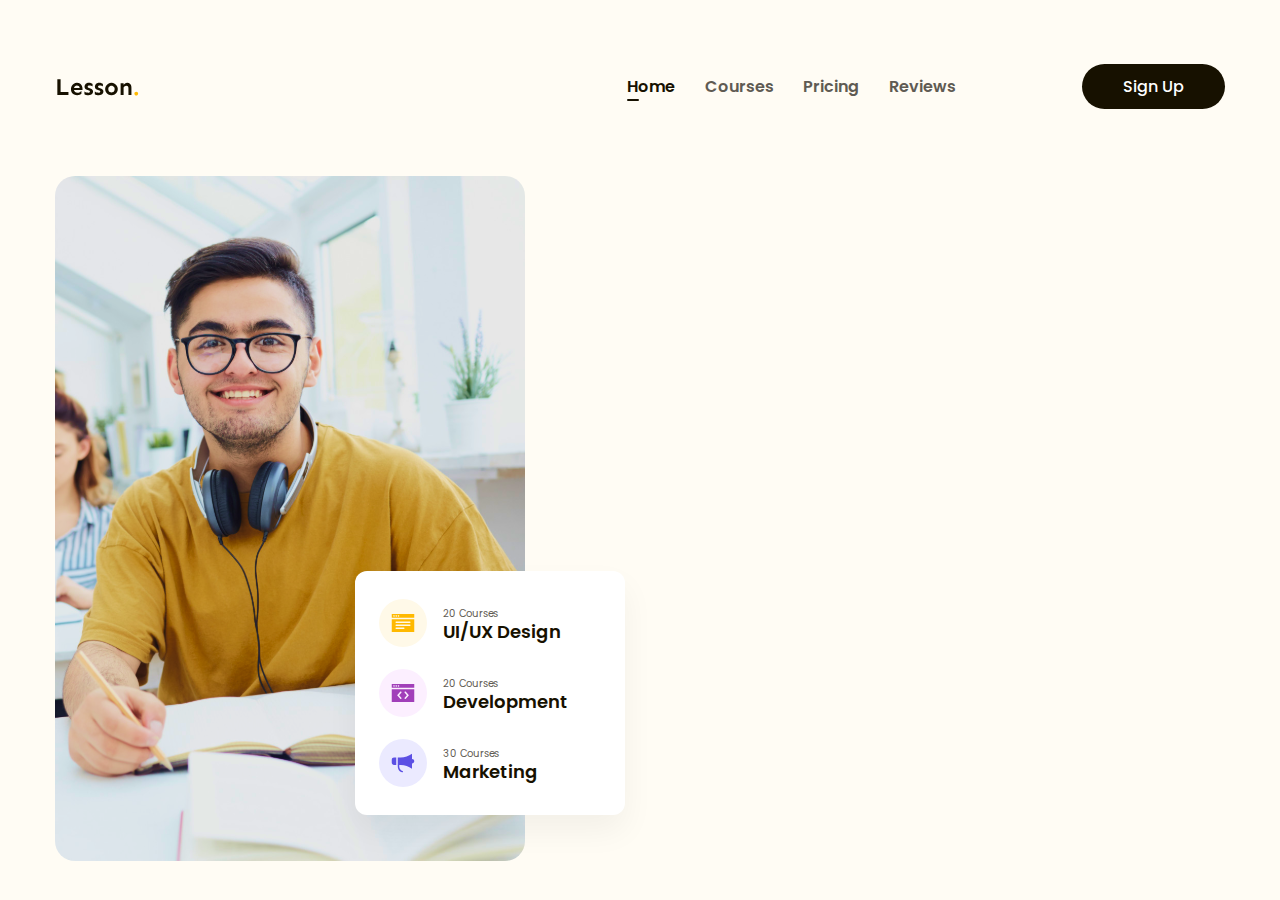
==== index.html @ 8a088307 "hero img" ====
<!DOCTYPE html>
<html lang="en">
  <head>
    <meta charset="UTF-8" />
    <meta name="viewport" content="width=device-width, initial-scale=1.0" />
    <!-- reset css -->
    <link rel="stylesheet" href="./assets/css/reset.css" />
    <!-- style css -->
    <link rel="stylesheet" href="./assets/css/style.css" />
    <!-- font css -->
    <link rel="stylesheet" href="./assets/fonts/stylesheet.css" />
    <title>Project 2</title>
  </head>
  <body>
    <!-- Header -->
    <header class="header">
      <div class="content">
        <nav class="navigation">
          <img src="./assets/img/Logo.svg" alt="Lesson." class="logo" />
          <ul class="nav">
            <li>
              <a href="#!"
                >Home
                <span></span>
              </a>
            </li>
            <li><a href="#!">Courses</a></li>
            <li><a href="#!">Pricing</a></li>
            <li><a href="#!">Reviews</a></li>
          </ul>
          <div class="actions"><a href="#!" class="btn">Sign Up</a></div>
        </nav>
        <div class="hero-wrap">
          <div class="block">
            <img src="./assets/img/img-hero.svg" alt="" class="img-hero">
              <div class="courses">
                <div class="items">
                  <div class="item-course">
                    <img src="./assets/img/UX-UI-hero.svg" alt="">
                    <div class="info-course">
                      <p class="title-course">20 Courses</p>
                      <strong class="name-course">UI/UX Design</strong>
                    </div>
                  </div>
                  <div class="item-course">
                    <img src="./assets/img/development-hero.svg" alt="">
                    <div class="info-course">
                      <p class="title-course">20 Courses</p>
                      <strong class="name-course">Development</strong>
                    </div>
                  </div>
                  <div class="item-course">
                    <img src="./assets/img/Marketting-hero.svg" alt="">
                    <div class="info-course">
                      <p class="title-course">30 Courses</p>
                      <strong class="name-course">Marketing</strong>
                    </div>
                  </div>
                </div>
              </div>
            </img>
          </div>

          <!-- hero title -->
          <!-- <div class="body">
            <h1 class="title">Learn without limits and spread knowledge.</h1>
            <p class="sub-title">Build new skills for that “this is my year” feeling with courses, certificates, and degrees from world-class universities and companies.</p>
            <div class="actions-link">
              <a href="#!" class="btn">See Courses</a>
              <span class="play-btn"></span>
              <strong>Watch Video</strong>
            </div>
          </div> -->
        </div>
      </div>
    </header>
  </body>
</html>
---- assets/css/style.css ----
* {
  box-sizing: border-box;
}

html,
body {
  scroll-behavior: smooth;
}

html {
  font-size: 62.5%;
  font-family: "Poppins";
}

.btn {
  color: #fff;
  text-decoration: none;
  font-size: 1.6rem;
  font-weight: 500;
  background-color: #171100;
  padding: 11px 41px;
  border-radius: 25px;
}

.btn:hover {
  opacity: 0.8;
}

/* Header */

.header {
  height: 100vh;
  background-color: #fffcf4;
  padding: 35px 0;
}

.content {
  width: 1170px;
  height: 50px;
  margin: 35px auto 0;
}

.header .navigation {
  display: flex;
  justify-content: space-between;
  align-items: center;
}

.header .navigation .nav {
  display: flex;
  justify-content: space-around;
  width: 359px;
  margin-left: auto;
  margin-right: 111px;
}

.header .content .navigation .nav a {
  color: #5f5b53;
  text-decoration: none;
  font-size: 1.6rem;
  font-weight: 600;
}

.header .content .navigation .nav li:first-child a {
  position: relative;
  color: #171100;
}

/* .header .content .navigation .nav li:first-child a::before {
  content: "";
  display: inline-block;
  width: 12px;
  height: 2;
  border-radius: 1px;
  background-color: #171100;
} */

.header .content .navigation .nav span {
  position: absolute;
  left: 0;
  bottom: -3px;
  display: block;
  width: 12px;
  height: 2px;
  border-radius: 1px;
  background-color: #171100;
}

/* hero */

.hero-wrap {
  margin-top: 72px;
  display: flex;
}

.hero-wrap .block {
  position: relative;
  width: 570px;
}

.hero-wrap .block .courses {
  position: absolute;
  right: 0;
  bottom: 48px;
  border-radius: 12px;
  width: 270px;
  height: 244px;
  background-color: #fff;
  box-shadow: 0px 16px 32px 0px rgba(0, 0, 0, 0.05);
}

.hero-wrap .block .courses .items {
  margin: 24px 63px 24px 24px;
}

.hero-wrap .block .courses .item-course {
  display: flex;
  /* justify-content: space-between; */
  align-items: center;
  width: 183px;
  height: 56px;
}

.hero-wrap .block .courses .item-course + .item-course {
  margin-top: 14px;
  margin-bottom: 14px;
}

.hero-wrap .block .courses .item-course .info-course {
  margin-left: 16px;
}

.hero-wrap .block .courses .item-course .info-course .title-course {
  color: #5f5b53;
  font-family: 1.4rem;
  font-weight: 400;
  line-height: 1.8;
}

.hero-wrap .block .courses .item-course .info-course strong {
  color: #171100;
  font-size: 1.8rem;
  font-weight: 600;
}

.hero-wrap .body {
  margin-left: auto;
  width: calc(1170px - 570px);
}

.hero-wrap .body .title {
  min-width: 470px;
  color: #171100;
  font-size: 5.8rem;
  font-weight: 700;
  line-height: 68px;
}
---- assets/fonts/stylesheet.css ----
@font-face {
    font-family: 'Poppins';
    src: url('Poppins/Poppins-Black.woff2') format('woff2'),
        url('Poppins/Poppins-Black.woff') format('woff');
    font-weight: 900;
    font-style: normal;
    font-display: swap;
}

@font-face {
    font-family: 'Poppins';
    src: url('Poppins/Poppins-Bold.woff2') format('woff2'),
        url('Poppins/Poppins-Bold.woff') format('woff');
    font-weight: bold;
    font-style: normal;
    font-display: swap;
}

@font-face {
    font-family: 'Poppins';
    src: url('Poppins/Poppins-BlackItalic.woff2') format('woff2'),
        url('Poppins/Poppins-BlackItalic.woff') format('woff');
    font-weight: 900;
    font-style: italic;
    font-display: swap;
}

@font-face {
    font-family: 'Poppins';
    src: url('Poppins/Poppins-ExtraLightItalic.woff2') format('woff2'),
        url('Poppins/Poppins-ExtraLightItalic.woff') format('woff');
    font-weight: 200;
    font-style: italic;
    font-display: swap;
}

@font-face {
    font-family: 'Poppins';
    src: url('Poppins/Poppins-LightItalic.woff2') format('woff2'),
        url('Poppins/Poppins-LightItalic.woff') format('woff');
    font-weight: 300;
    font-style: italic;
    font-display: swap;
}

@font-face {
    font-family: 'Poppins';
    src: url('Poppins/Poppins-BoldItalic.woff2') format('woff2'),
        url('Poppins/Poppins-BoldItalic.woff') format('woff');
    font-weight: bold;
    font-style: italic;
    font-display: swap;
}

@font-face {
    font-family: 'Poppins';
    src: url('Poppins/Poppins-Medium.woff2') format('woff2'),
        url('Poppins/Poppins-Medium.woff') format('woff');
    font-weight: 500;
    font-style: normal;
    font-display: swap;
}

@font-face {
    font-family: 'Poppins';
    src: url('Poppins/Poppins-MediumItalic.woff2') format('woff2'),
        url('Poppins/Poppins-MediumItalic.woff') format('woff');
    font-weight: 500;
    font-style: italic;
    font-display: swap;
}

@font-face {
    font-family: 'Poppins';
    src: url('Poppins/Poppins-Light.woff2') format('woff2'),
        url('Poppins/Poppins-Light.woff') format('woff');
    font-weight: 300;
    font-style: normal;
    font-display: swap;
}

@font-face {
    font-family: 'Poppins';
    src: url('Poppins/Poppins-ExtraLight.woff2') format('woff2'),
        url('Poppins/Poppins-ExtraLight.woff') format('woff');
    font-weight: 200;
    font-style: normal;
    font-display: swap;
}

@font-face {
    font-family: 'Poppins';
    src: url('Poppins/Poppins-ExtraBoldItalic.woff2') format('woff2'),
        url('Poppins/Poppins-ExtraBoldItalic.woff') format('woff');
    font-weight: bold;
    font-style: italic;
    font-display: swap;
}

@font-face {
    font-family: 'Poppins';
    src: url('Poppins/Poppins-Italic.woff2') format('woff2'),
        url('Poppins/Poppins-Italic.woff') format('woff');
    font-weight: normal;
    font-style: italic;
    font-display: swap;
}

@font-face {
    font-family: 'Poppins';
    src: url('Poppins/Poppins-ExtraBold.woff2') format('woff2'),
        url('Poppins/Poppins-ExtraBold.woff') format('woff');
    font-weight: bold;
    font-style: normal;
    font-display: swap;
}

@font-face {
    font-family: 'Poppins';
    src: url('Poppins/Poppins-Regular.woff2') format('woff2'),
        url('Poppins/Poppins-Regular.woff') format('woff');
    font-weight: normal;
    font-style: normal;
    font-display: swap;
}

@font-face {
    font-family: 'Poppins';
    src: url('Poppins/Poppins-Thin.woff2') format('woff2'),
        url('Poppins/Poppins-Thin.woff') format('woff');
    font-weight: 100;
    font-style: normal;
    font-display: swap;
}

@font-face {
    font-family: 'Poppins';
    src: url('Poppins/Poppins-ThinItalic.woff2') format('woff2'),
        url('Poppins/Poppins-ThinItalic.woff') format('woff');
    font-weight: 100;
    font-style: italic;
    font-display: swap;
}

@font-face {
    font-family: 'Poppins';
    src: url('Poppins/Poppins-SemiBoldItalic.woff2') format('woff2'),
        url('Poppins/Poppins-SemiBoldItalic.woff') format('woff');
    font-weight: 600;
    font-style: italic;
    font-display: swap;
}

@font-face {
    font-family: 'Poppins';
    src: url('Poppins/Poppins-SemiBold.woff2') format('woff2'),
        url('Poppins/Poppins-SemiBold.woff') format('woff');
    font-weight: 600;
    font-style: normal;
    font-display: swap;
}
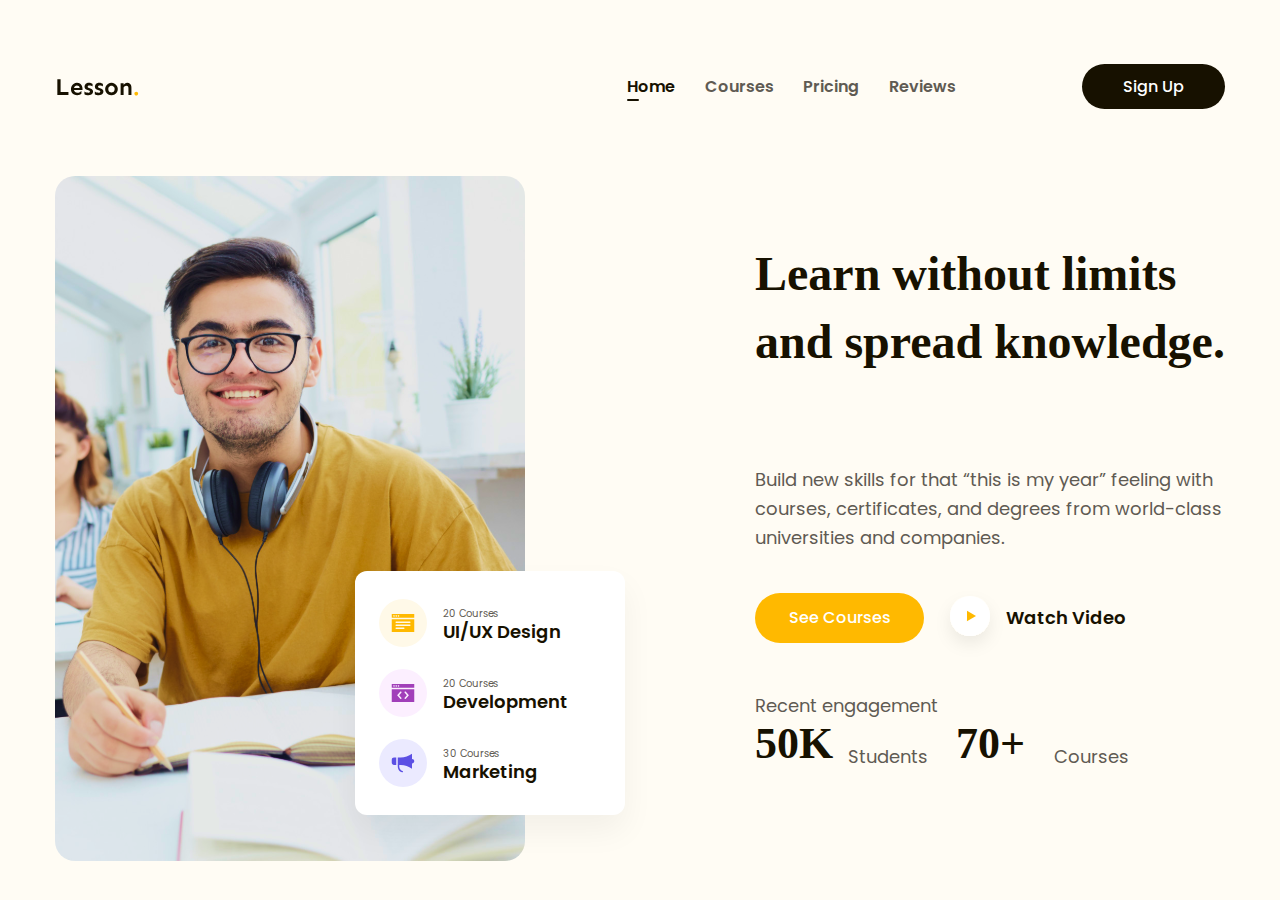
==== commit bdf28e31: "finish header" ====
--- a/index.html
+++ b/index.html
@@ -62,15 +62,32 @@
           </div>
 
           <!-- hero title -->
-          <!-- <div class="body">
-            <h1 class="title">Learn without limits and spread knowledge.</h1>
-            <p class="sub-title">Build new skills for that “this is my year” feeling with courses, certificates, and degrees from world-class universities and companies.</p>
-            <div class="actions-link">
-              <a href="#!" class="btn">See Courses</a>
-              <span class="play-btn"></span>
-              <strong>Watch Video</strong>
-            </div>
-          </div> -->
+          <div class="body">
+              <div class="container">
+                <h1 class="title">Learn without limits and spread knowledge.</h1>
+                <p class="sub-title">Build new skills for that “this is my year” feeling with courses, certificates, and degrees from world-class universities and companies.</p>
+                  <div class="actions-link">
+                    <a href="#!" class="btn">See Courses</a>
+                       <div class="play-video">
+                          <img src="./assets/img/play-btn-hero.svg" alt="" class="play-btn">
+                        <strong>Watch Video</strong>
+                      </div>
+                  </div>
+                <div class="info-number">
+                  <p class="reply">Recent engagement</p>
+                  <div class="info">
+                    <div class="info-desc">
+                      <strong class="number">50K</strong>
+                      <p class="people">Students</p>
+                    </div>
+                    <div class="info-desc">
+                      <strong class="number">70+</strong>
+                      <p class="people">Courses</p>
+                    </div>
+                  </div>
+                </div>
+              </div>
+          </div>
         </div>
       </div>
     </header>
--- a/assets/css/style.css
+++ b/assets/css/style.css
@@ -148,10 +148,106 @@
   width: calc(1170px - 570px);
 }
 
+.hero-wrap .body .container {
+  width: 470px;
+  margin-left: auto;
+}
+
 .hero-wrap .body .title {
-  min-width: 470px;
-  color: #171100;
-  font-size: 5.8rem;
+  margin-top: 64px;
+  /* margin-left: auto; */
+  width: 470px;
+  height: 204px;
+  color: #171100;
+  font-size: 4.8rem;
   font-weight: 700;
   line-height: 68px;
-}
+  font-family: Sen;
+}
+
+.hero-wrap .body .sub-title {
+  margin-top: 22px;
+  /* margin-left: auto; */
+  width: 470px;
+  height: 90px;
+  color: #5f5b53;
+  font-size: 1.8rem;
+  font-weight: 400;
+  line-height: 1.6;
+}
+
+.hero-wrap .body .actions-link {
+  margin-top: 20px;
+  /* margin-left: auto; */
+  display: flex;
+  align-items: center;
+}
+
+.hero-wrap .btn {
+  /* margin-left: 132px; */
+  background-color: #ffb900;
+  padding: 17px 33px 17px 34px;
+  border-radius: 32px;
+}
+
+.hero-wrap .body strong {
+  color: #171100;
+  font-size: 1.8rem;
+  font-weight: 600;
+}
+
+.hero-wrap .body .play-video {
+  display: flex;
+  align-items: center;
+  /* position: relative; */
+}
+
+.hero-wrap .body .play-btn {
+  /* position: absolute; */
+  margin-top: 12px;
+  margin-left: 10px;
+}
+
+.hero-wrap .body .info-number {
+  /* width: 361px; */
+  /* height: 92px; */
+  margin-top: 30px;
+}
+
+.hero-wrap .body .container .reply {
+  color: #5f5b53;
+  font-size: 1.8rem;
+  font-weight: 400;
+  line-height: 1.8;
+}
+
+.hero-wrap .body .info-number .info {
+  display: flex;
+  align-items: flex-end;
+}
+
+.hero-wrap .body .info-number .info .info-desc {
+  display: flex;
+  justify-content: space-between;
+  align-items: flex-end;
+  width: 173px;
+}
+
+.hero-wrap .body .info-number .info .info-desc .number {
+  color: #171100;
+  font-family: Sen;
+  font-size: 4.4rem;
+  font-weight: 700;
+  align-self: flex-end;
+}
+
+.hero-wrap .body .info-number .info .info-desc .people {
+  color: #5f5b53;
+  font-family: Poppins;
+  font-size: 1.8rem;
+  font-weight: 400;
+}
+
+.hero-wrap .body .info-number .info .info-desc:first-of-type {
+  margin-right: 28px;
+}
--- a/assets/fonts/stylesheet.css
+++ b/assets/fonts/stylesheet.css
@@ -1,162 +1,206 @@
 @font-face {
-    font-family: 'Poppins';
-    src: url('Poppins/Poppins-Black.woff2') format('woff2'),
-        url('Poppins/Poppins-Black.woff') format('woff');
-    font-weight: 900;
-    font-style: normal;
-    font-display: swap;
-}
-
-@font-face {
-    font-family: 'Poppins';
-    src: url('Poppins/Poppins-Bold.woff2') format('woff2'),
-        url('Poppins/Poppins-Bold.woff') format('woff');
-    font-weight: bold;
-    font-style: normal;
-    font-display: swap;
-}
-
-@font-face {
-    font-family: 'Poppins';
-    src: url('Poppins/Poppins-BlackItalic.woff2') format('woff2'),
-        url('Poppins/Poppins-BlackItalic.woff') format('woff');
-    font-weight: 900;
-    font-style: italic;
-    font-display: swap;
-}
-
-@font-face {
-    font-family: 'Poppins';
-    src: url('Poppins/Poppins-ExtraLightItalic.woff2') format('woff2'),
-        url('Poppins/Poppins-ExtraLightItalic.woff') format('woff');
-    font-weight: 200;
-    font-style: italic;
-    font-display: swap;
-}
-
-@font-face {
-    font-family: 'Poppins';
-    src: url('Poppins/Poppins-LightItalic.woff2') format('woff2'),
-        url('Poppins/Poppins-LightItalic.woff') format('woff');
-    font-weight: 300;
-    font-style: italic;
-    font-display: swap;
-}
-
-@font-face {
-    font-family: 'Poppins';
-    src: url('Poppins/Poppins-BoldItalic.woff2') format('woff2'),
-        url('Poppins/Poppins-BoldItalic.woff') format('woff');
-    font-weight: bold;
-    font-style: italic;
-    font-display: swap;
-}
-
-@font-face {
-    font-family: 'Poppins';
-    src: url('Poppins/Poppins-Medium.woff2') format('woff2'),
-        url('Poppins/Poppins-Medium.woff') format('woff');
-    font-weight: 500;
-    font-style: normal;
-    font-display: swap;
-}
-
-@font-face {
-    font-family: 'Poppins';
-    src: url('Poppins/Poppins-MediumItalic.woff2') format('woff2'),
-        url('Poppins/Poppins-MediumItalic.woff') format('woff');
-    font-weight: 500;
-    font-style: italic;
-    font-display: swap;
-}
-
-@font-face {
-    font-family: 'Poppins';
-    src: url('Poppins/Poppins-Light.woff2') format('woff2'),
-        url('Poppins/Poppins-Light.woff') format('woff');
-    font-weight: 300;
-    font-style: normal;
-    font-display: swap;
-}
-
-@font-face {
-    font-family: 'Poppins';
-    src: url('Poppins/Poppins-ExtraLight.woff2') format('woff2'),
-        url('Poppins/Poppins-ExtraLight.woff') format('woff');
-    font-weight: 200;
-    font-style: normal;
-    font-display: swap;
-}
-
-@font-face {
-    font-family: 'Poppins';
-    src: url('Poppins/Poppins-ExtraBoldItalic.woff2') format('woff2'),
-        url('Poppins/Poppins-ExtraBoldItalic.woff') format('woff');
-    font-weight: bold;
-    font-style: italic;
-    font-display: swap;
-}
-
-@font-face {
-    font-family: 'Poppins';
-    src: url('Poppins/Poppins-Italic.woff2') format('woff2'),
-        url('Poppins/Poppins-Italic.woff') format('woff');
-    font-weight: normal;
-    font-style: italic;
-    font-display: swap;
-}
-
-@font-face {
-    font-family: 'Poppins';
-    src: url('Poppins/Poppins-ExtraBold.woff2') format('woff2'),
-        url('Poppins/Poppins-ExtraBold.woff') format('woff');
-    font-weight: bold;
-    font-style: normal;
-    font-display: swap;
-}
-
-@font-face {
-    font-family: 'Poppins';
-    src: url('Poppins/Poppins-Regular.woff2') format('woff2'),
-        url('Poppins/Poppins-Regular.woff') format('woff');
-    font-weight: normal;
-    font-style: normal;
-    font-display: swap;
-}
-
-@font-face {
-    font-family: 'Poppins';
-    src: url('Poppins/Poppins-Thin.woff2') format('woff2'),
-        url('Poppins/Poppins-Thin.woff') format('woff');
-    font-weight: 100;
-    font-style: normal;
-    font-display: swap;
-}
-
-@font-face {
-    font-family: 'Poppins';
-    src: url('Poppins/Poppins-ThinItalic.woff2') format('woff2'),
-        url('Poppins/Poppins-ThinItalic.woff') format('woff');
-    font-weight: 100;
-    font-style: italic;
-    font-display: swap;
-}
-
-@font-face {
-    font-family: 'Poppins';
-    src: url('Poppins/Poppins-SemiBoldItalic.woff2') format('woff2'),
-        url('Poppins/Poppins-SemiBoldItalic.woff') format('woff');
-    font-weight: 600;
-    font-style: italic;
-    font-display: swap;
-}
-
-@font-face {
-    font-family: 'Poppins';
-    src: url('Poppins/Poppins-SemiBold.woff2') format('woff2'),
-        url('Poppins/Poppins-SemiBold.woff') format('woff');
-    font-weight: 600;
-    font-style: normal;
-    font-display: swap;
-}
-
+  font-family: "Poppins";
+  src: url("Poppins/Poppins-Black.woff2") format("woff2"),
+    url("Poppins/Poppins-Black.woff") format("woff");
+  font-weight: 900;
+  font-style: normal;
+  font-display: swap;
+}
+
+@font-face {
+  font-family: "Poppins";
+  src: url("Poppins/Poppins-Bold.woff2") format("woff2"),
+    url("Poppins/Poppins-Bold.woff") format("woff");
+  font-weight: bold;
+  font-style: normal;
+  font-display: swap;
+}
+
+@font-face {
+  font-family: "Poppins";
+  src: url("Poppins/Poppins-BlackItalic.woff2") format("woff2"),
+    url("Poppins/Poppins-BlackItalic.woff") format("woff");
+  font-weight: 900;
+  font-style: italic;
+  font-display: swap;
+}
+
+@font-face {
+  font-family: "Poppins";
+  src: url("Poppins/Poppins-ExtraLightItalic.woff2") format("woff2"),
+    url("Poppins/Poppins-ExtraLightItalic.woff") format("woff");
+  font-weight: 200;
+  font-style: italic;
+  font-display: swap;
+}
+
+@font-face {
+  font-family: "Poppins";
+  src: url("Poppins/Poppins-LightItalic.woff2") format("woff2"),
+    url("Poppins/Poppins-LightItalic.woff") format("woff");
+  font-weight: 300;
+  font-style: italic;
+  font-display: swap;
+}
+
+@font-face {
+  font-family: "Poppins";
+  src: url("Poppins/Poppins-BoldItalic.woff2") format("woff2"),
+    url("Poppins/Poppins-BoldItalic.woff") format("woff");
+  font-weight: bold;
+  font-style: italic;
+  font-display: swap;
+}
+
+@font-face {
+  font-family: "Poppins";
+  src: url("Poppins/Poppins-Medium.woff2") format("woff2"),
+    url("Poppins/Poppins-Medium.woff") format("woff");
+  font-weight: 500;
+  font-style: normal;
+  font-display: swap;
+}
+
+@font-face {
+  font-family: "Poppins";
+  src: url("Poppins/Poppins-MediumItalic.woff2") format("woff2"),
+    url("Poppins/Poppins-MediumItalic.woff") format("woff");
+  font-weight: 500;
+  font-style: italic;
+  font-display: swap;
+}
+
+@font-face {
+  font-family: "Poppins";
+  src: url("Poppins/Poppins-Light.woff2") format("woff2"),
+    url("Poppins/Poppins-Light.woff") format("woff");
+  font-weight: 300;
+  font-style: normal;
+  font-display: swap;
+}
+
+@font-face {
+  font-family: "Poppins";
+  src: url("Poppins/Poppins-ExtraLight.woff2") format("woff2"),
+    url("Poppins/Poppins-ExtraLight.woff") format("woff");
+  font-weight: 200;
+  font-style: normal;
+  font-display: swap;
+}
+
+@font-face {
+  font-family: "Poppins";
+  src: url("Poppins/Poppins-ExtraBoldItalic.woff2") format("woff2"),
+    url("Poppins/Poppins-ExtraBoldItalic.woff") format("woff");
+  font-weight: bold;
+  font-style: italic;
+  font-display: swap;
+}
+
+@font-face {
+  font-family: "Poppins";
+  src: url("Poppins/Poppins-Italic.woff2") format("woff2"),
+    url("Poppins/Poppins-Italic.woff") format("woff");
+  font-weight: normal;
+  font-style: italic;
+  font-display: swap;
+}
+
+@font-face {
+  font-family: "Poppins";
+  src: url("Poppins/Poppins-ExtraBold.woff2") format("woff2"),
+    url("Poppins/Poppins-ExtraBold.woff") format("woff");
+  font-weight: bold;
+  font-style: normal;
+  font-display: swap;
+}
+
+@font-face {
+  font-family: "Poppins";
+  src: url("Poppins/Poppins-Regular.woff2") format("woff2"),
+    url("Poppins/Poppins-Regular.woff") format("woff");
+  font-weight: normal;
+  font-style: normal;
+  font-display: swap;
+}
+
+@font-face {
+  font-family: "Poppins";
+  src: url("Poppins/Poppins-Thin.woff2") format("woff2"),
+    url("Poppins/Poppins-Thin.woff") format("woff");
+  font-weight: 100;
+  font-style: normal;
+  font-display: swap;
+}
+
+@font-face {
+  font-family: "Poppins";
+  src: url("Poppins/Poppins-ThinItalic.woff2") format("woff2"),
+    url("Poppins/Poppins-ThinItalic.woff") format("woff");
+  font-weight: 100;
+  font-style: italic;
+  font-display: swap;
+}
+
+@font-face {
+  font-family: "Poppins";
+  src: url("Poppins/Poppins-SemiBoldItalic.woff2") format("woff2"),
+    url("Poppins/Poppins-SemiBoldItalic.woff") format("woff");
+  font-weight: 600;
+  font-style: italic;
+  font-display: swap;
+}
+
+@font-face {
+  font-family: "Poppins";
+  src: url("Poppins/Poppins-SemiBold.woff2") format("woff2"),
+    url("Poppins/Poppins-SemiBold.woff") format("woff");
+  font-weight: 600;
+  font-style: normal;
+  font-display: swap;
+}
+
+@font-face {
+  font-family: "Sen";
+  src: url("Sen-ExtraBold.woff2") format("woff2"),
+    url("Sen-ExtraBold.woff") format("woff");
+  font-weight: bold;
+  font-style: normal;
+  font-display: swap;
+}
+
+@font-face {
+  font-family: "Sen";
+  src: url("Sen-SemiBold.woff2") format("woff2"),
+    url("Sen-SemiBold.woff") format("woff");
+  font-weight: 600;
+  font-style: normal;
+  font-display: swap;
+}
+
+@font-face {
+  font-family: "Sen";
+  src: url("Sen-Bold.woff2") format("woff2"),
+    url("Sen-Bold.woff") format("woff");
+  font-weight: bold;
+  font-style: normal;
+  font-display: swap;
+}
+
+@font-face {
+  font-family: "Sen";
+  src: url("Sen-Regular.woff2") format("woff2"),
+    url("Sen-Regular.woff") format("woff");
+  font-weight: normal;
+  font-style: normal;
+  font-display: swap;
+}
+
+@font-face {
+  font-family: "Sen";
+  src: url("Sen-Medium.woff2") format("woff2"),
+    url("Sen-Medium.woff") format("woff");
+  font-weight: 500;
+  font-style: normal;
+  font-display: swap;
+}
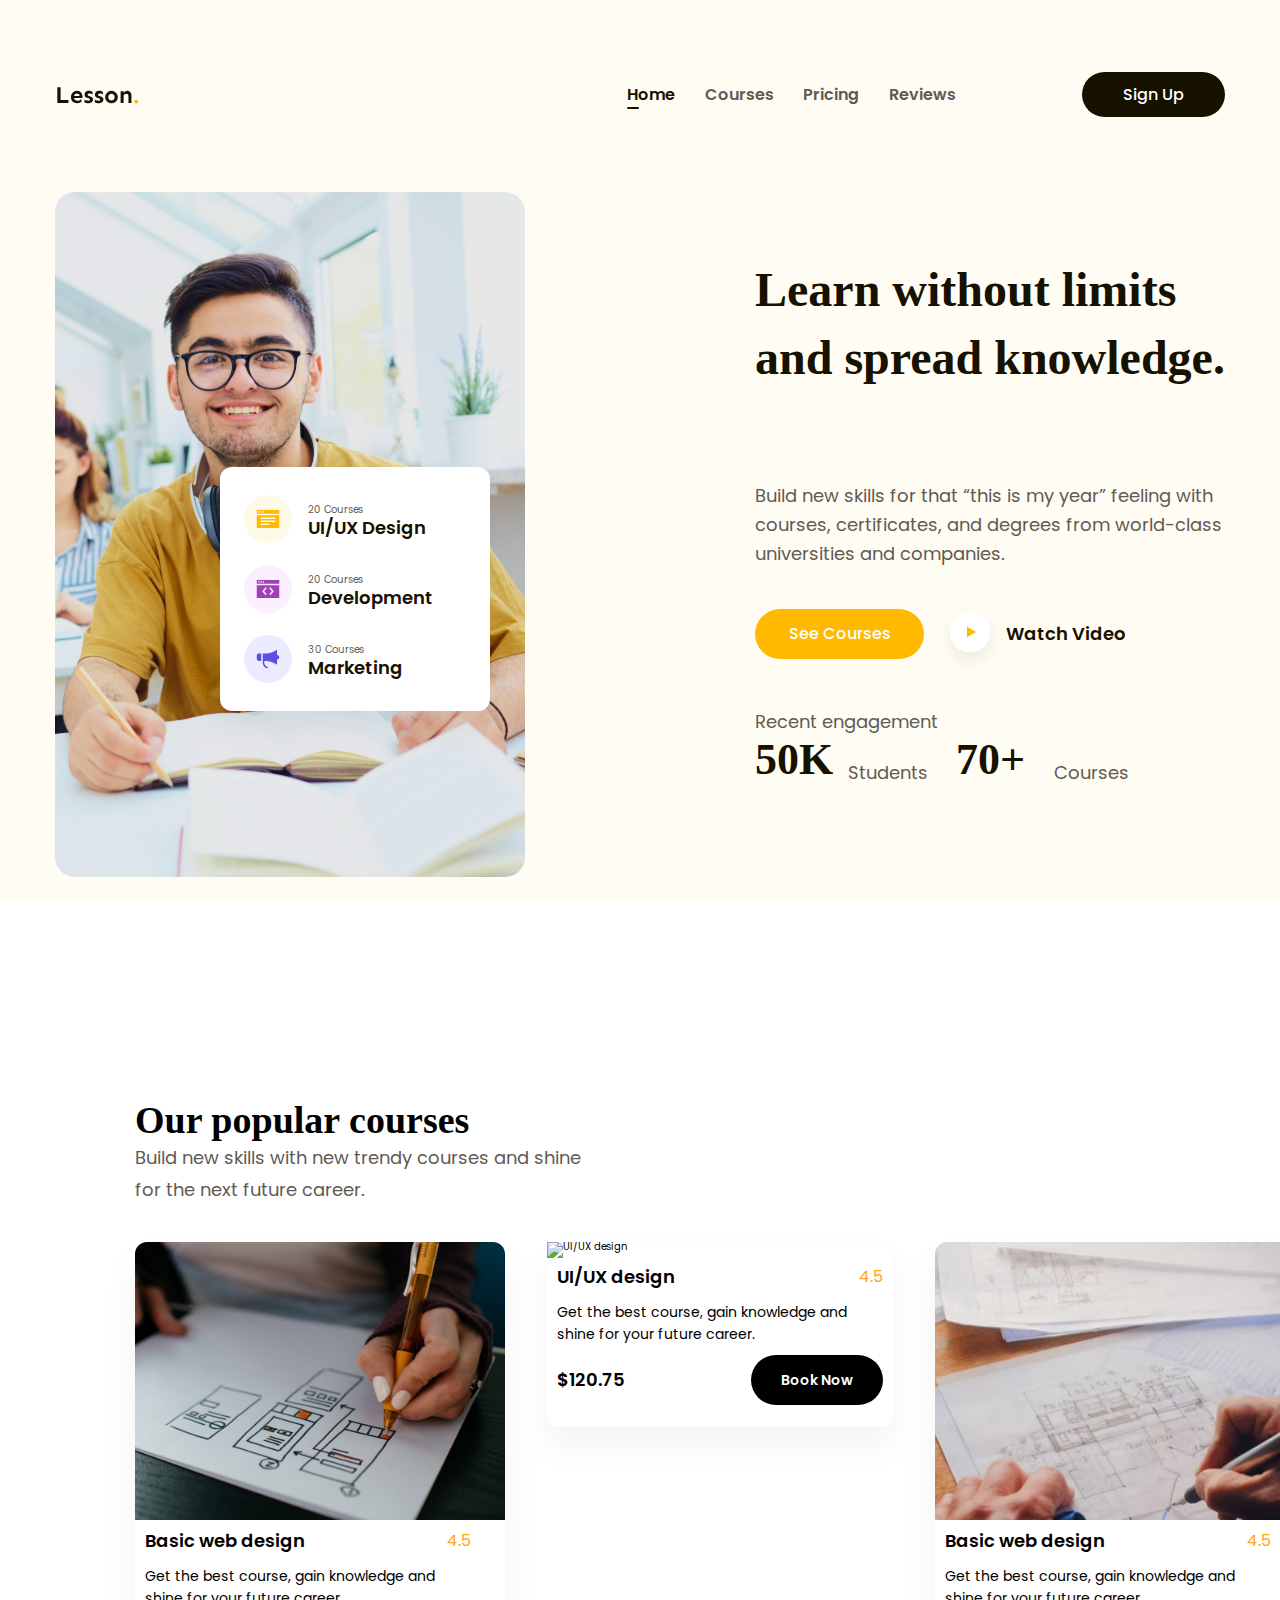
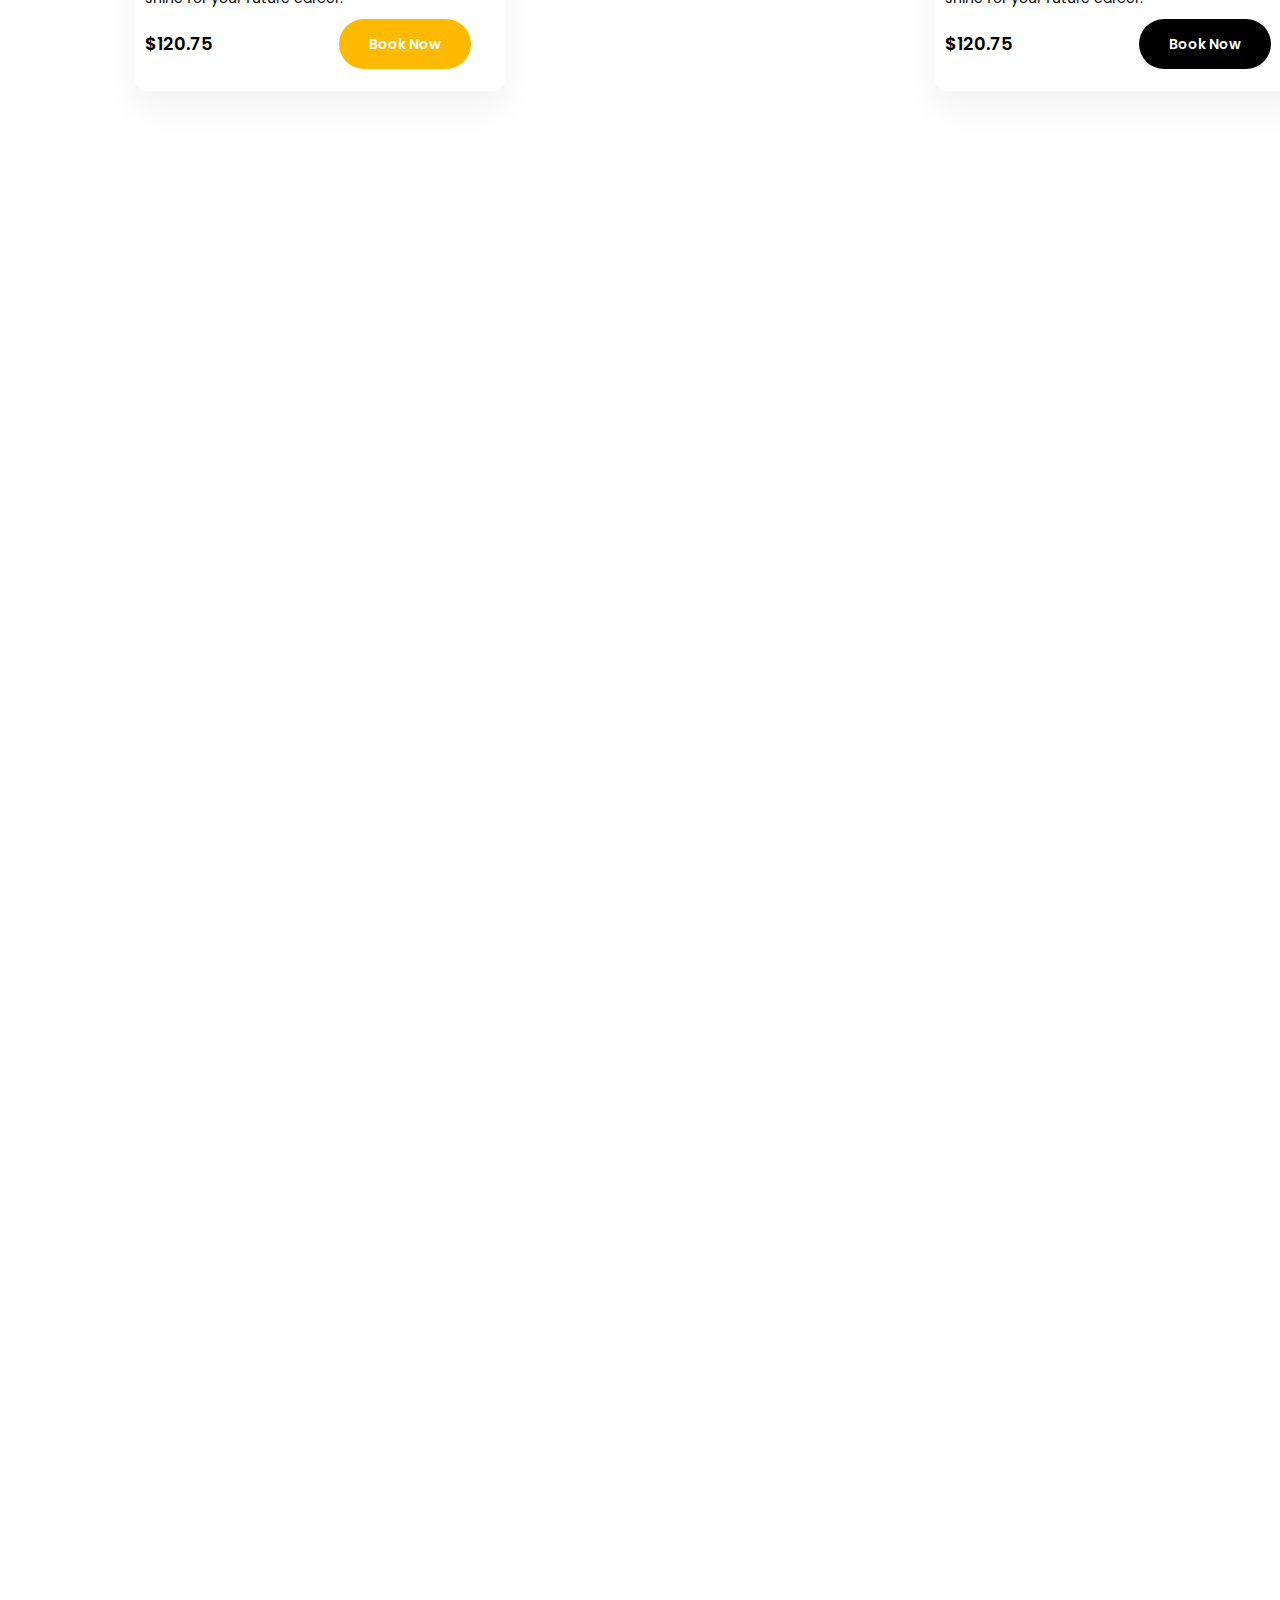
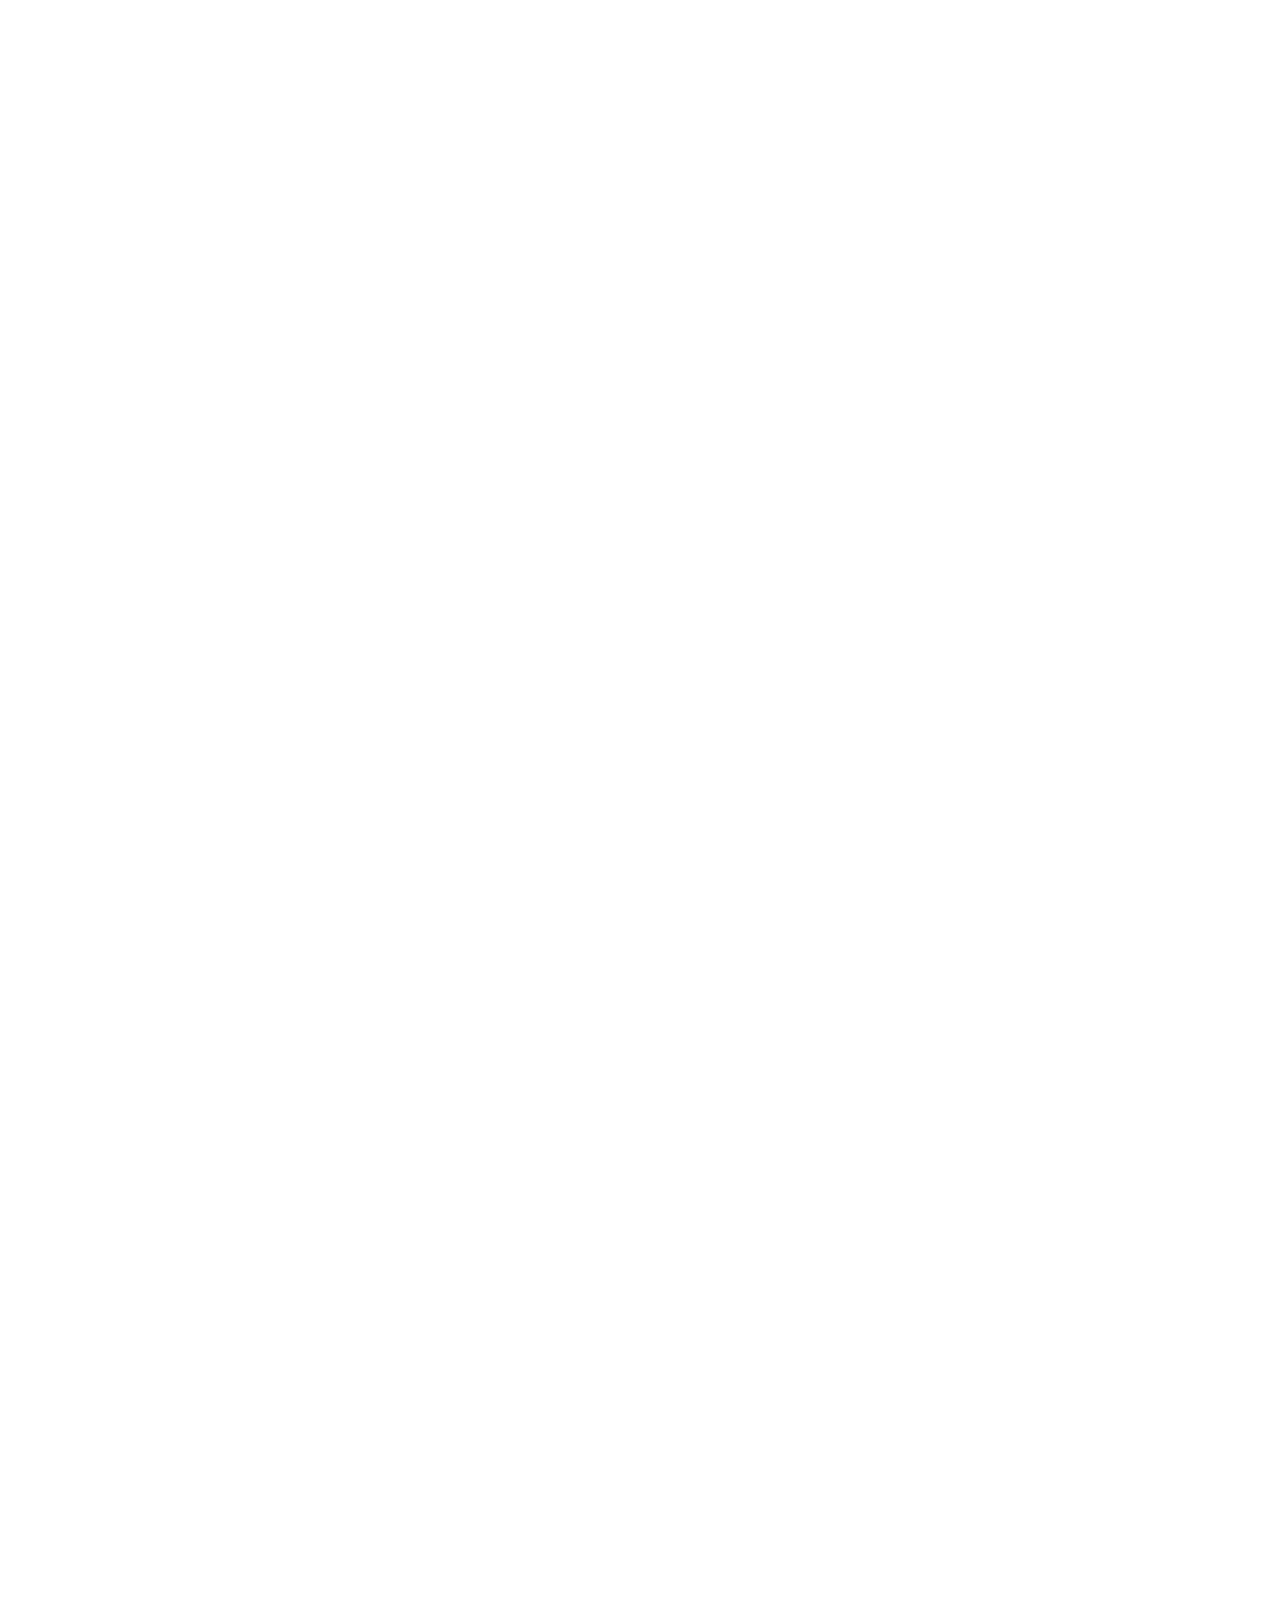
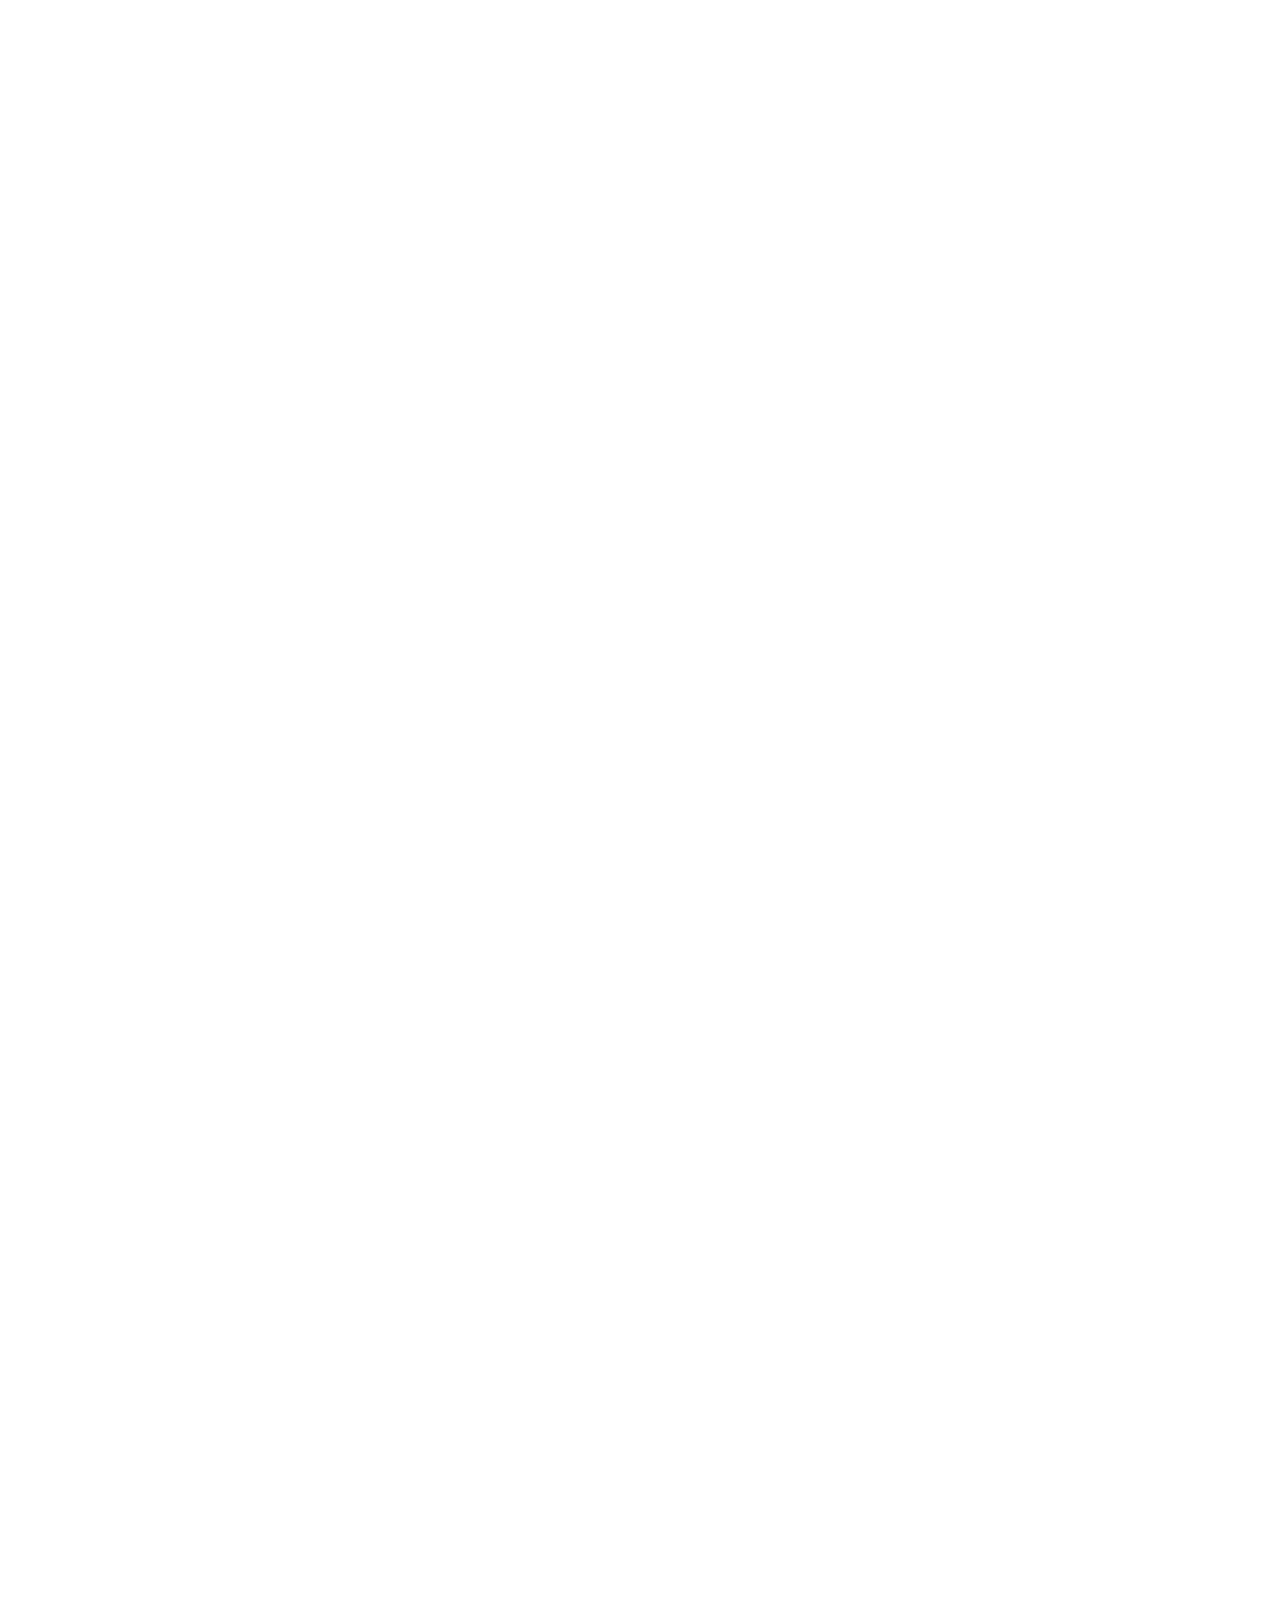
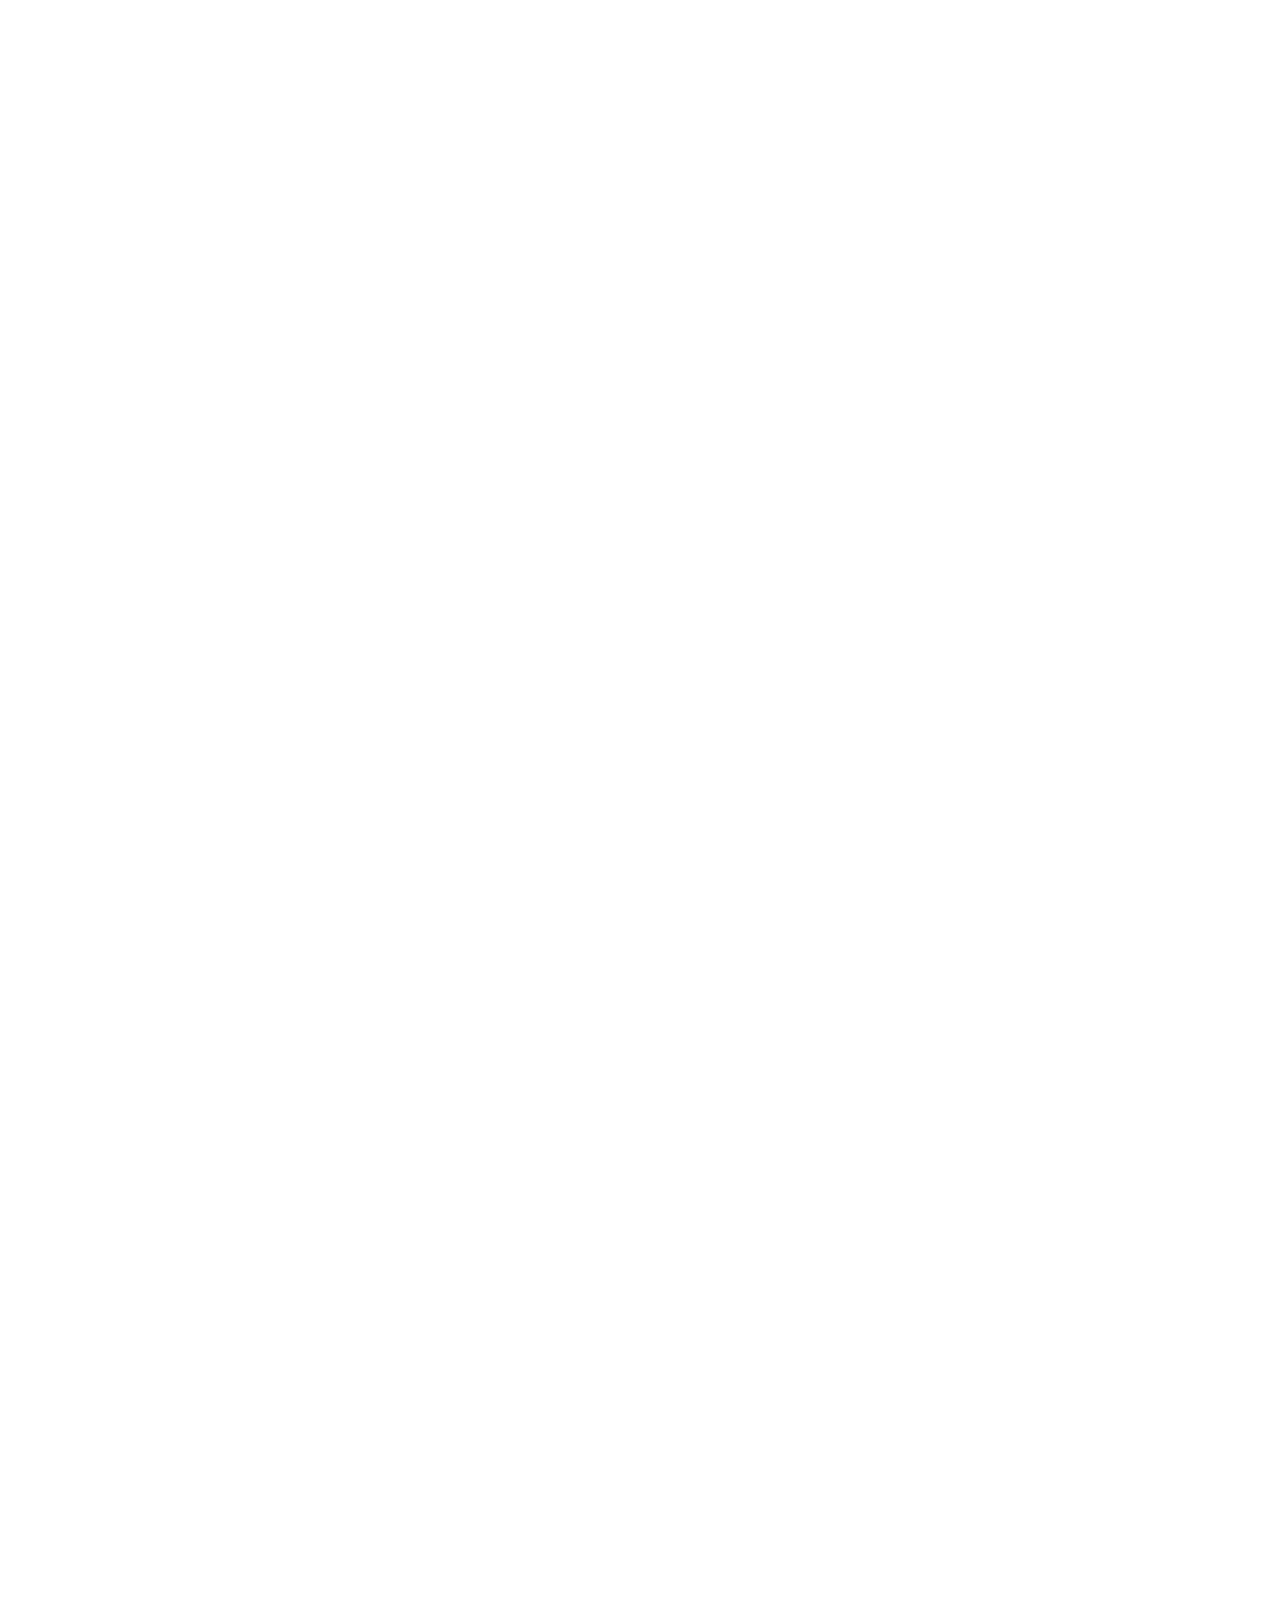
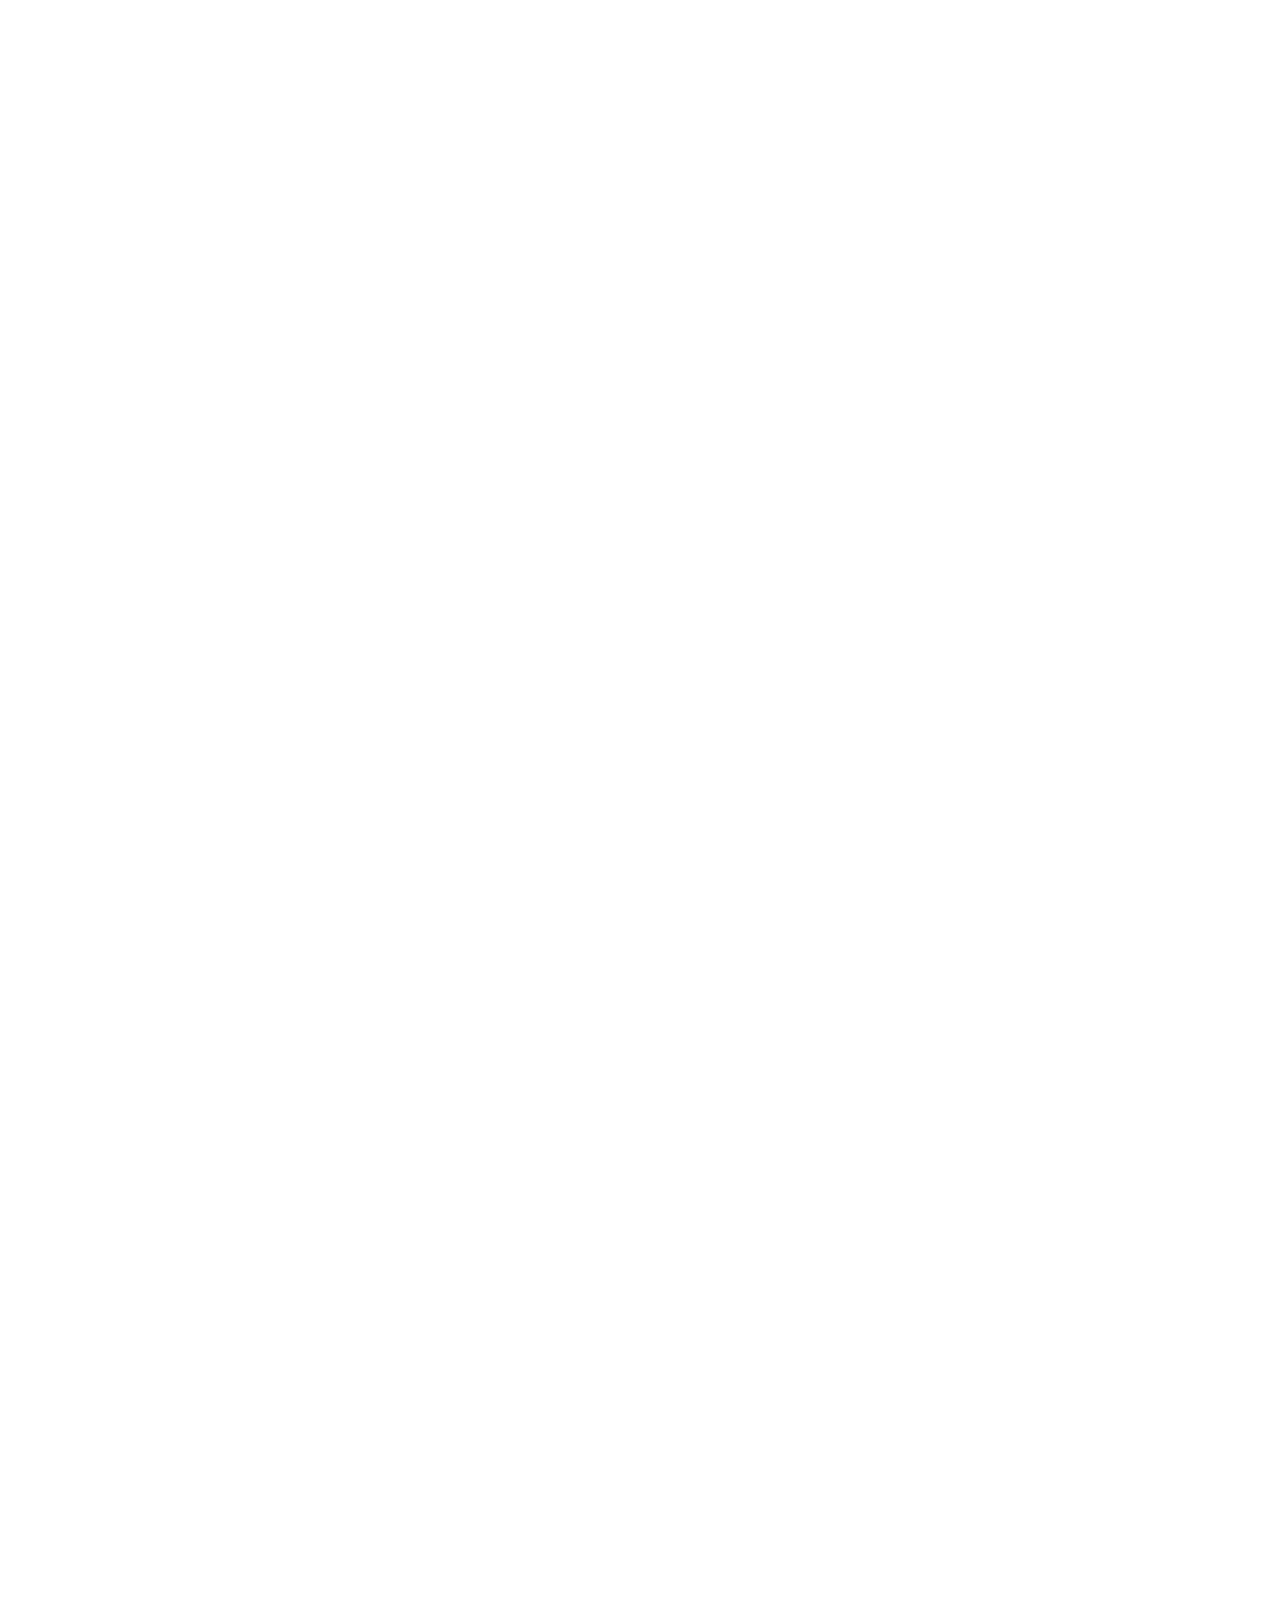
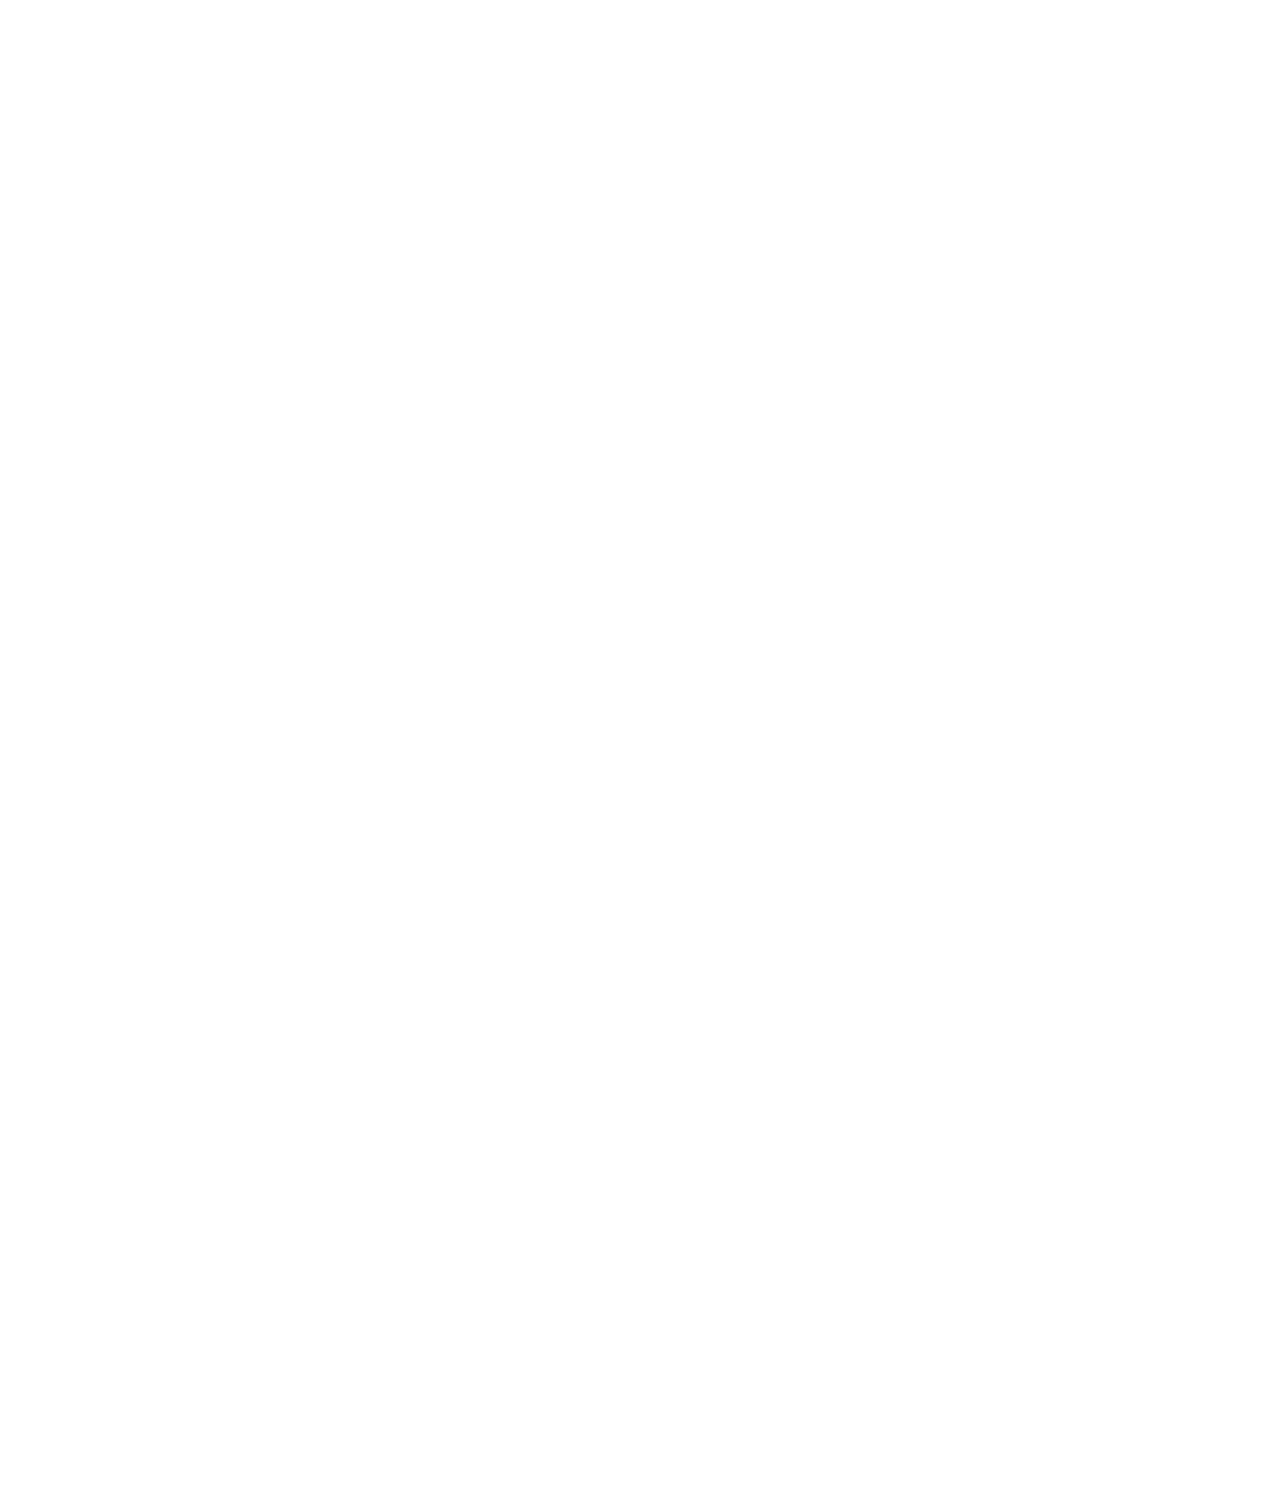
==== commit 159f6ce3: "courses" ====
--- a/index.html
+++ b/index.html
@@ -9,6 +9,7 @@
     <link rel="stylesheet" href="./assets/css/style.css" />
     <!-- font css -->
     <link rel="stylesheet" href="./assets/fonts/stylesheet.css" />
+    <link rel="stylesheet" href="https://cdnjs.cloudflare.com/ajax/libs/font-awesome/6.5.1/css/all.min.css" integrity="sha512-DTOQO9RWCH3ppGqcWaEA1BIZOC6xxalwEsw9c2QQeAIftl+Vegovlnee1c9QX4TctnWMn13TZye+giMm8e2LwA==" crossorigin="anonymous" referrerpolicy="no-referrer" />
     <title>Project 2</title>
   </head>
   <body>
@@ -91,5 +92,89 @@
         </div>
       </div>
     </header>
+
+    <main style="height: 10000px">
+      <div class="courses">
+        <div class="content">
+          
+            <div class="course-title">
+              <div class="courses-text">
+                <h2 class="title">Our popular courses</h2>
+                <p class="desc">Build new skills with new trendy courses and shine for the next future career.</p>
+              </div>
+              <div class="courses-icon">
+                <i class="fa-solid fa-circle-chevron-left" style="color: #FFD43B;"></i>
+                <i class="fa-solid fa-circle-chevron-right" style="color: #FFD43B;"></i>
+              </div>
+            </div>
+          
+            <ul class="list-items">
+              <li class="item-course">
+                <div class="block-item">
+                  <img src="./assets/img/course-item1.svg" alt="Basic Web Design">
+                  <div class="body-item">
+                    <div class="title-item">
+                      <span>
+                        <h2 class=>Basic web design</h2>
+                        <div class="starts">
+                          <i class="fa-solid fa-star" ></i>
+                          <p >4.5</p>
+                        </div>
+                      </span>
+                    </div>
+                    <p class="desc-item">Get the best course, gain knowledge and shine for your future career.</p>
+                    <div class="info-course">
+                      <p class="cost">$120.75</p>
+                      <p class="booking">Book Now</p>
+                    </div>
+                  </div>
+                </div>
+              </li>
+              <li class="item-course">
+                <div class="block-item">
+                  <img src="./assets/img/course-item2.svg" alt="UI/UX design">
+                  <div class="body-item">
+                    <div class="title-item">
+                      <span>
+                        <h2 class=>UI/UX design</h2>
+                        <div class="starts">
+                          <i class="fa-solid fa-star" ></i>
+                          <p >4.5</p>
+                        </div>
+                      </span>
+                    </div>
+                    <p class="desc-item">Get the best course, gain knowledge and shine for your future career.</p>
+                    <div class="info-course">
+                      <p class="cost">$120.75</p>
+                      <p class="booking">Book Now</p>
+                    </div>
+                  </div>
+                </div>
+              </li>
+              <li class="item-course">
+                <div class="block-item">
+                  <img src="./assets/img/course-item3.svg" alt="Web App design">
+                  <div class="body-item">
+                    <div class="title-item">
+                      <span>
+                        <h2 class=>Basic web design</h2>
+                        <div class="starts">
+                          <i class="fa-solid fa-star" ></i>
+                          <p >4.5</p>
+                        </div>
+                      </span>
+                    </div>
+                    <p class="desc-item">Get the best course, gain knowledge and shine for your future career.</p>
+                    <div class="info-course">
+                      <p class="cost">$120.75</p>
+                      <p class="booking">Book Now</p>
+                    </div>
+                  </div>
+                </div>
+              </li>
+            </ul>
+        </div>
+      </div> 
+    </main>
   </body>
 </html>
--- a/assets/css/style.css
+++ b/assets/css/style.css
@@ -10,6 +10,13 @@
 html {
   font-size: 62.5%;
   font-family: "Poppins";
+}
+
+.title {
+  font-family: "Sen";
+  font-weight: 700;
+  font-size: 3.8rem;
+  line-height: 1.1;
 }
 
 .btn {
@@ -36,11 +43,11 @@
 
 .content {
   width: 1170px;
+  margin: 35px auto 0;
+}
+
+.header .navigation {
   height: 50px;
-  margin: 35px auto 0;
-}
-
-.header .navigation {
   display: flex;
   justify-content: space-between;
   align-items: center;
@@ -251,3 +258,109 @@
 .hero-wrap .body .info-number .info .info-desc:first-of-type {
   margin-right: 28px;
 }
+
+/* main */
+
+/* courses*/
+
+.courses {
+  margin: calc(1100px - 900px) 135px 120px;
+}
+
+.course-title {
+  width: 100%;
+  display: flex;
+  justify-content: space-between;
+  align-items: center;
+}
+
+.courses .courses-text .desc {
+  width: 458px;
+  font-weight: 400;
+  font-size: 1.8rem;
+  line-height: 1.8;
+  color: #5f5b53;
+}
+
+.courses .content .courses-icon {
+  width: 98px;
+  font-size: 4rem;
+}
+
+.list-items {
+  margin-top: 35px;
+  display: flex;
+  justify-content: space-between;
+  width: 100%;
+}
+
+.list-items .block-item {
+  box-shadow: 0 18px 36px 0 rgba(0, 0, 0, 0.05);
+  border-radius: 12px;
+}
+
+.list-items .block-item .body-item {
+  margin: 10px;
+  width: 326px;
+}
+
+.list-items .block-item .body-item .title-item span h2 {
+  font-weight: 600;
+  font-size: 1.8rem;
+}
+
+.list-items .block-item .body-item span {
+  display: flex;
+  justify-content: space-between;
+  align-items: center;
+}
+
+.list-items .block-item .body-item span .starts {
+  display: flex;
+}
+
+.list-items span .starts i {
+  margin-right: 10px;
+  font-size: 1.4rem;
+  color: #fea31b;
+}
+
+.list-items span .starts p {
+  color: #fea31b;
+  font-weight: 400;
+  font-size: 1.6rem;
+}
+
+.list-items .desc-item {
+  margin-top: 15px;
+  font-weight: 400;
+  font-size: 1.4rem;
+  font-weight: 400;
+  line-height: 1.6;
+}
+
+.list-items .block-item .info-course {
+  display: flex;
+  justify-content: space-between;
+  align-items: center;
+  margin-top: 10px;
+  padding-bottom: 22px;
+}
+
+.list-items .block-item .info-course .cost {
+  font-weight: 600;
+  font-size: 1.8rem;
+}
+
+.list-items .block-item .info-course .booking {
+  padding: 18px 30px;
+  background-color: #000;
+  font-weight: 600;
+  font-size: 1.4rem;
+  color: #fff;
+  border-radius: 25px;
+}
+
+.list-items .item-course:first-child .block-item .info-course .booking {
+  background-color: #ffb900;
+}
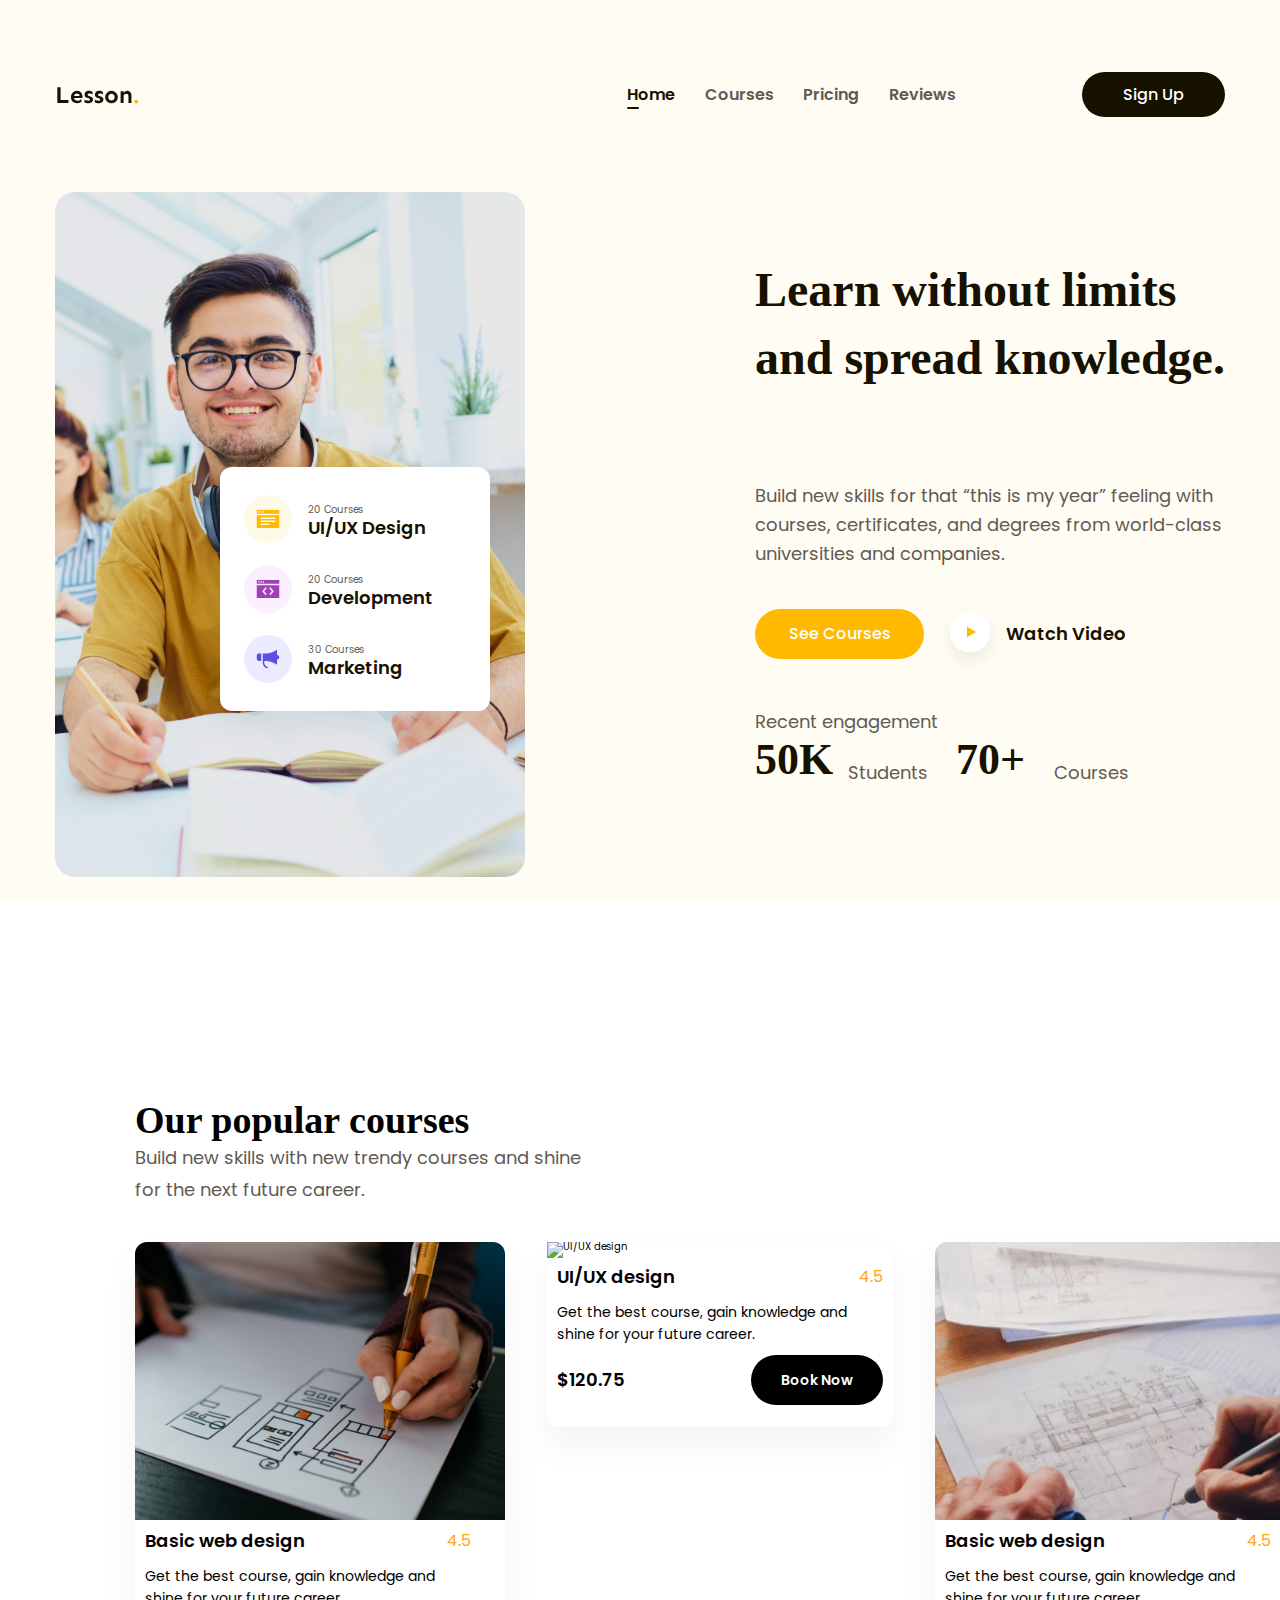
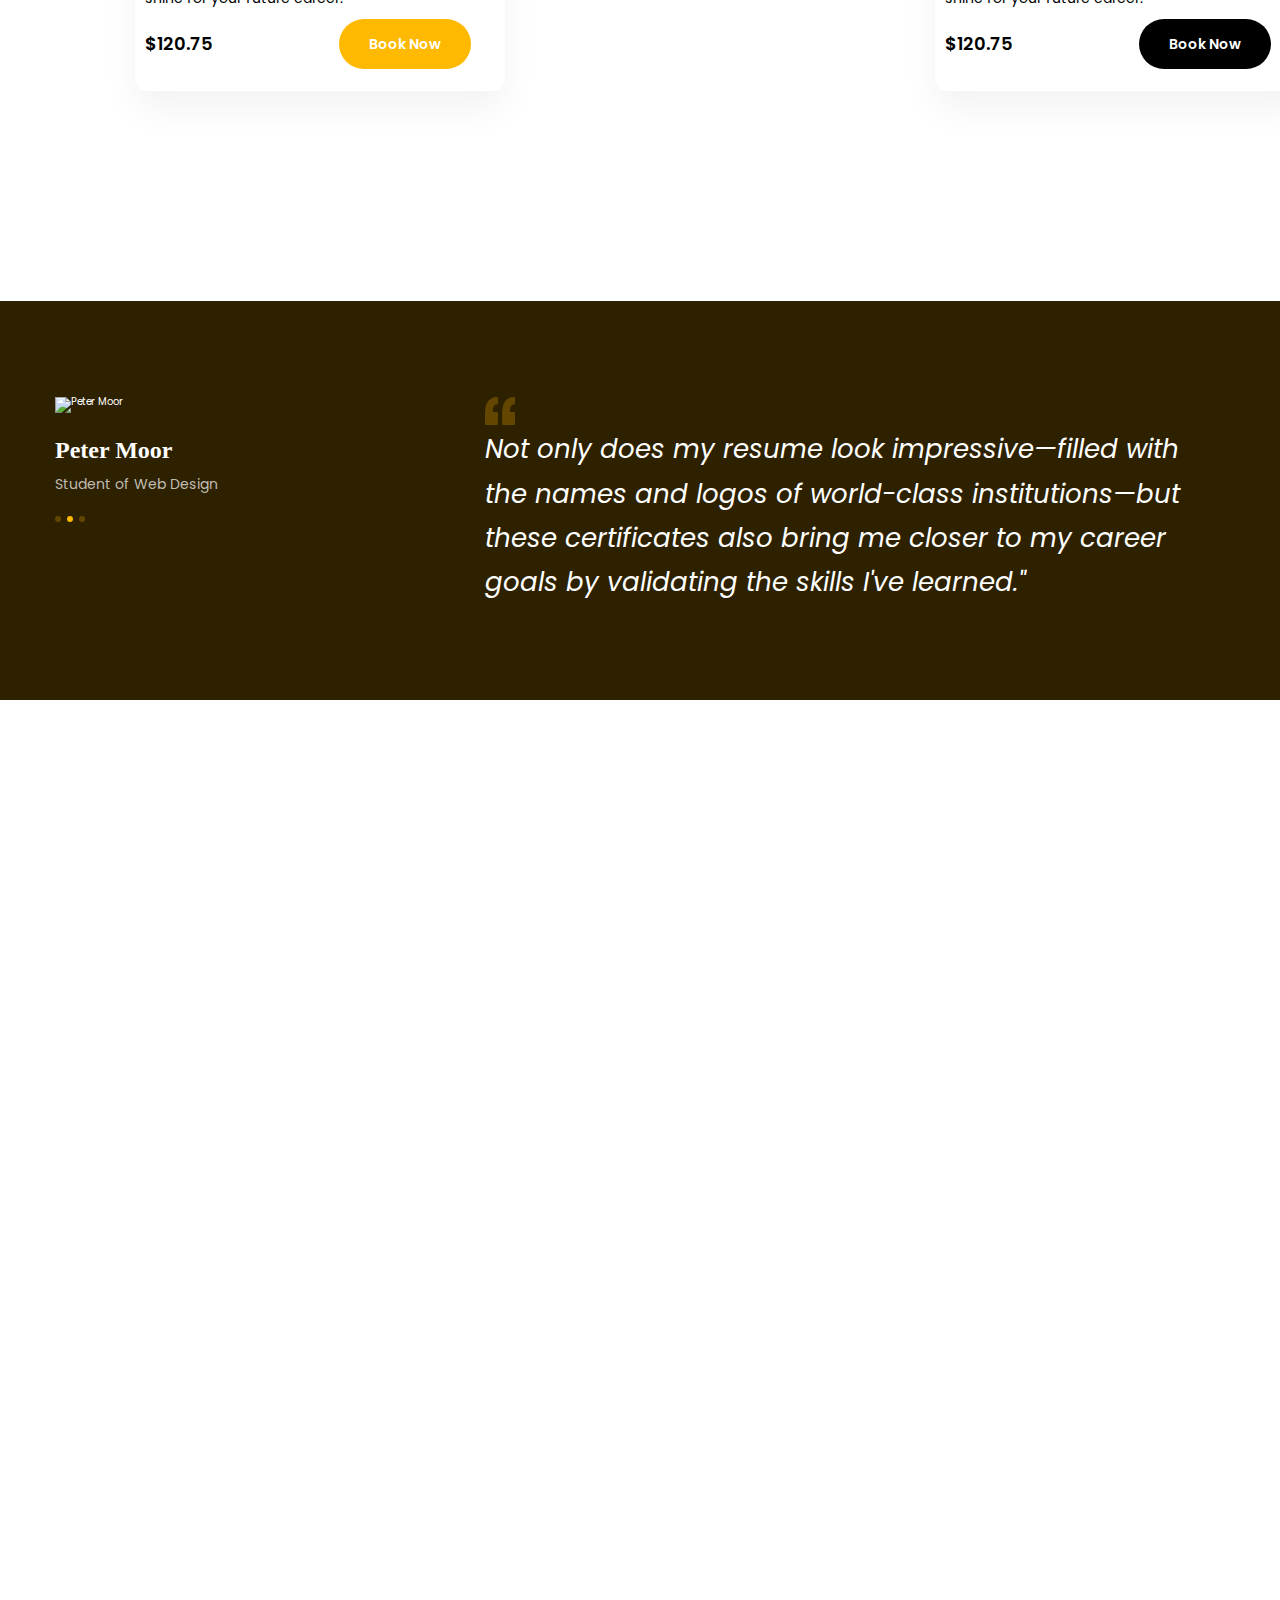
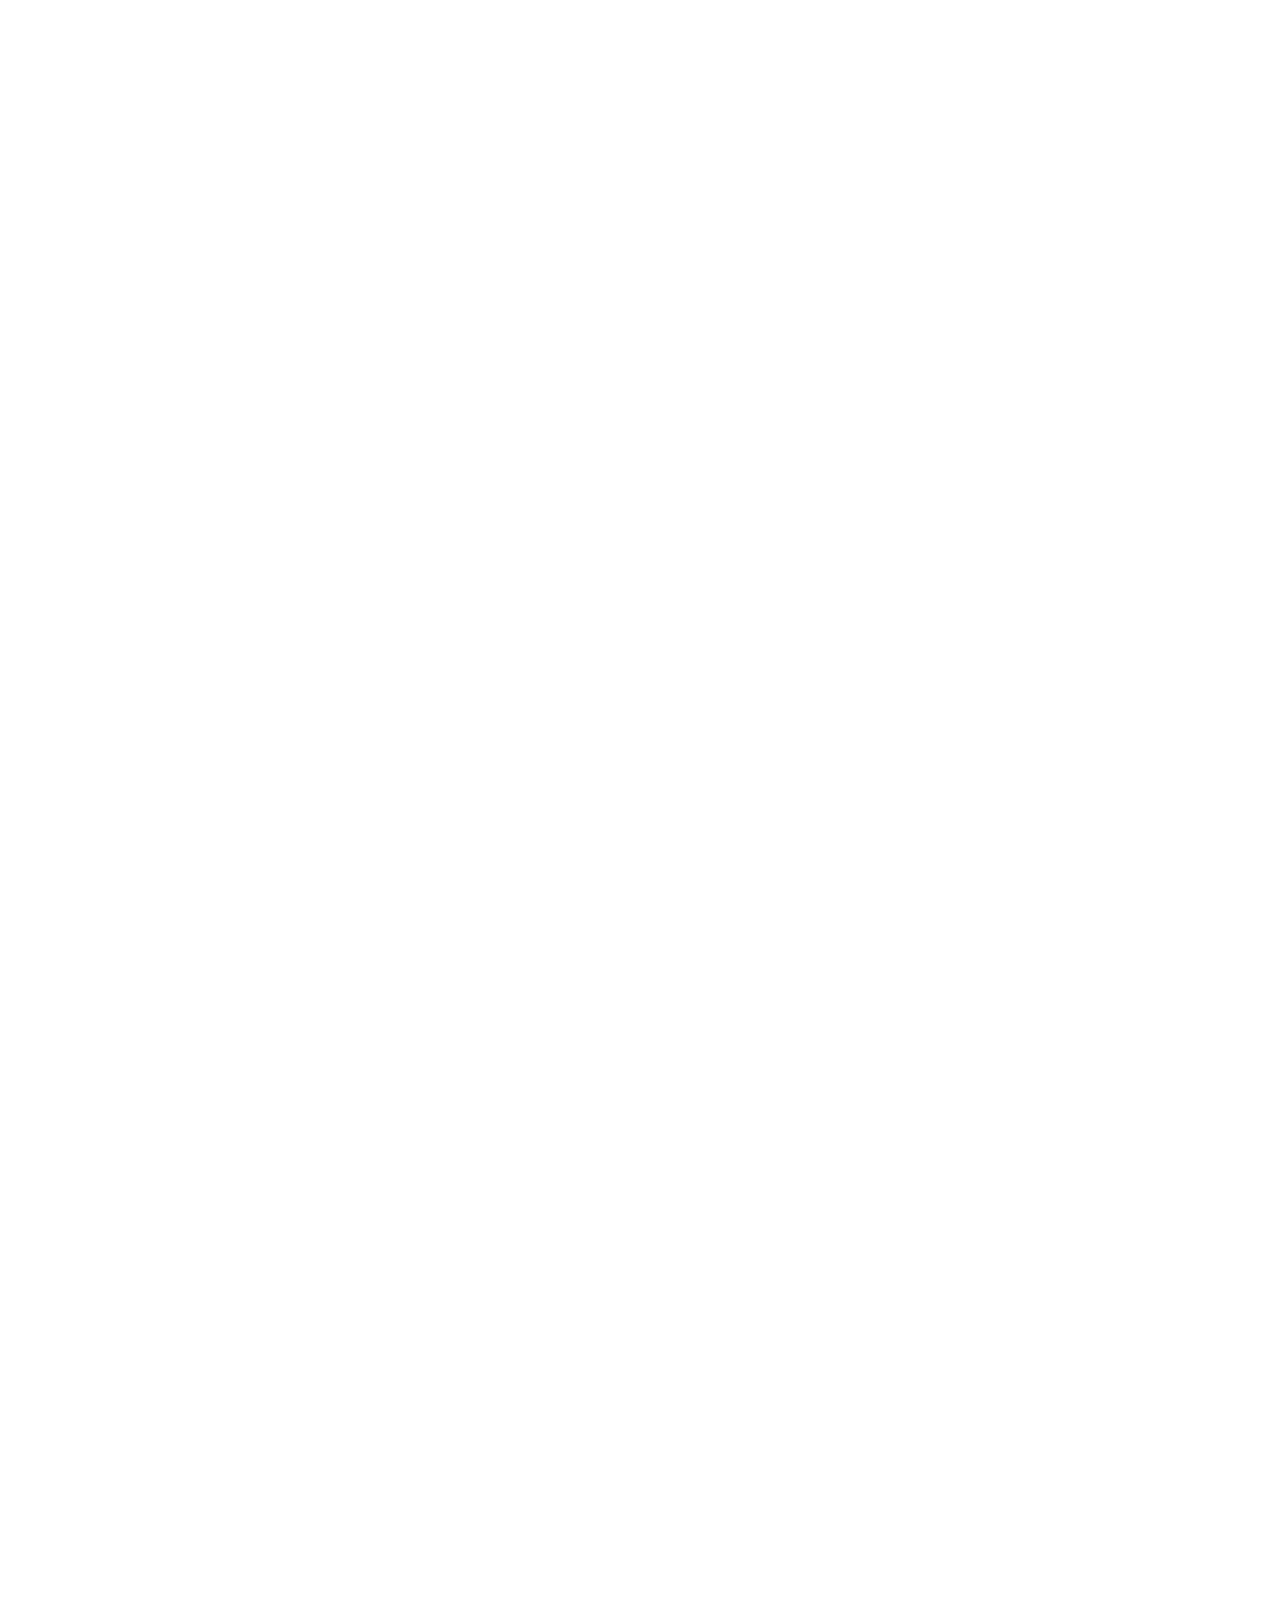
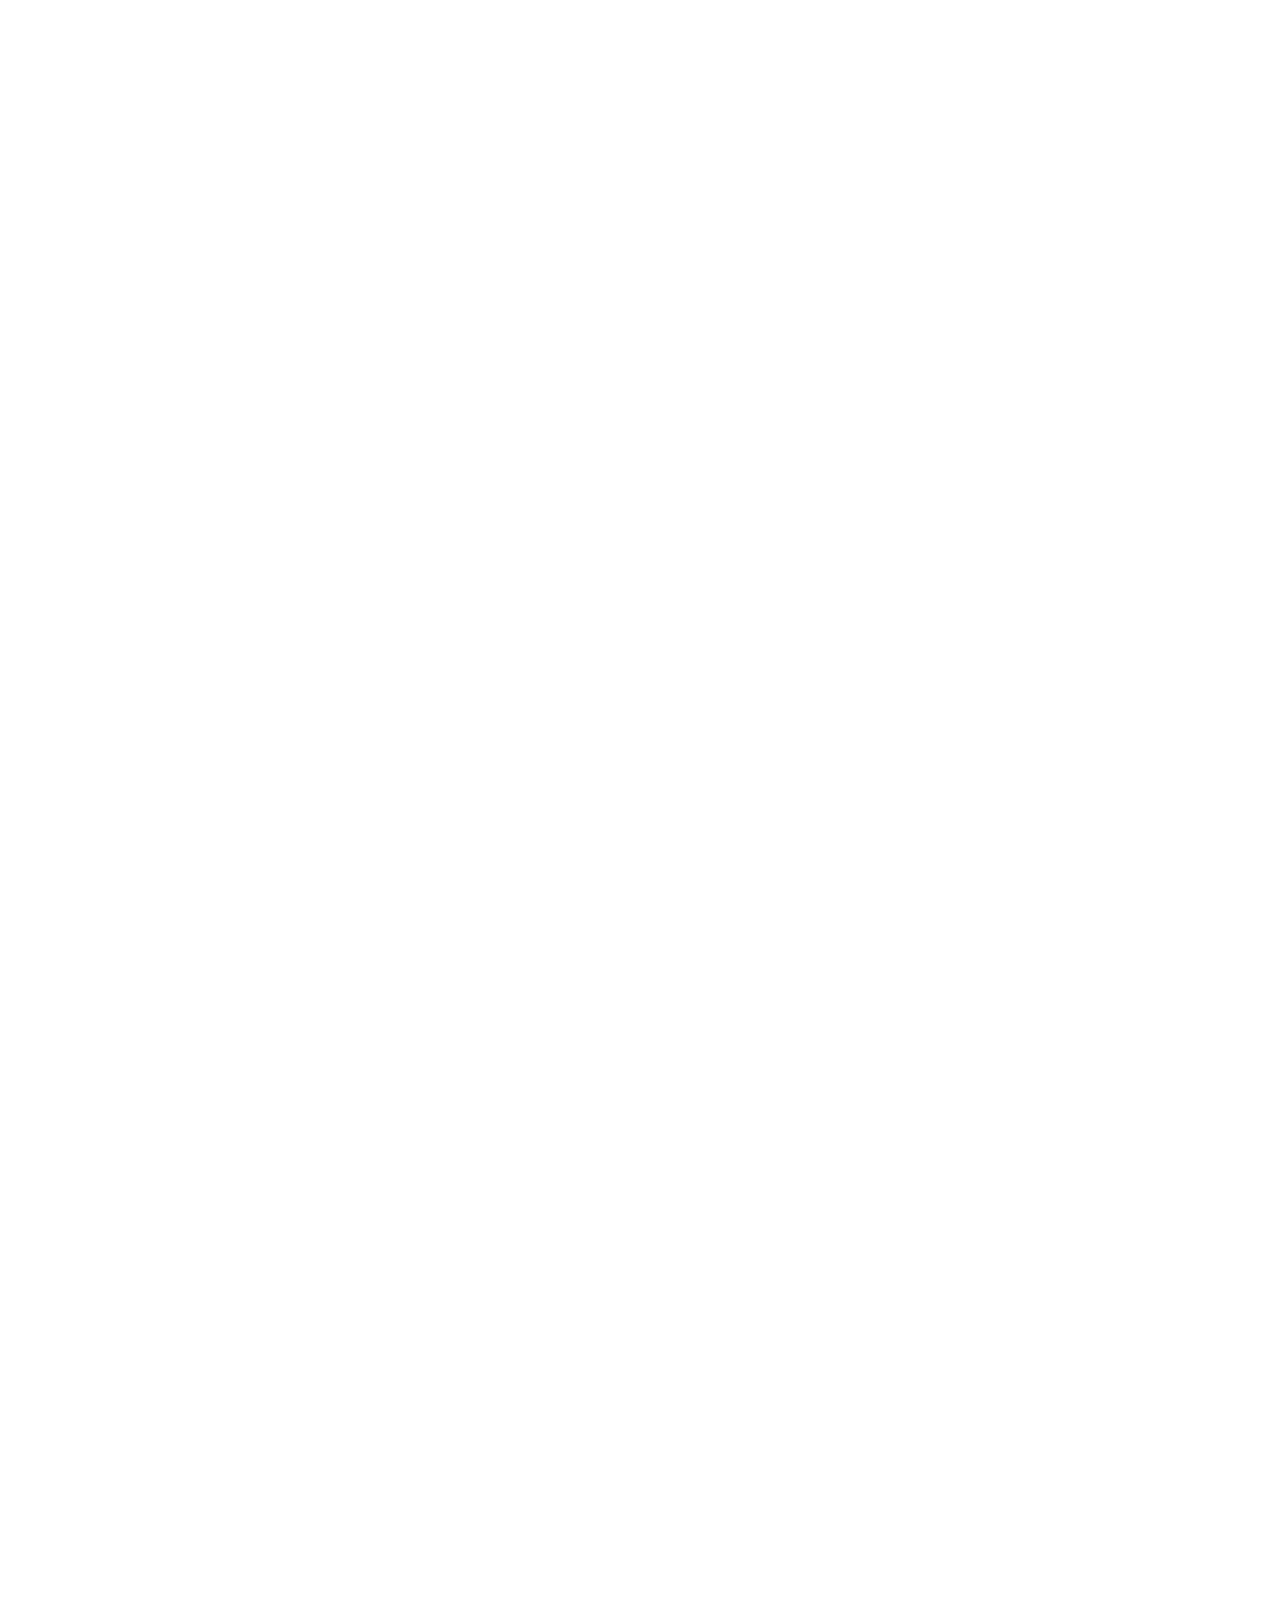
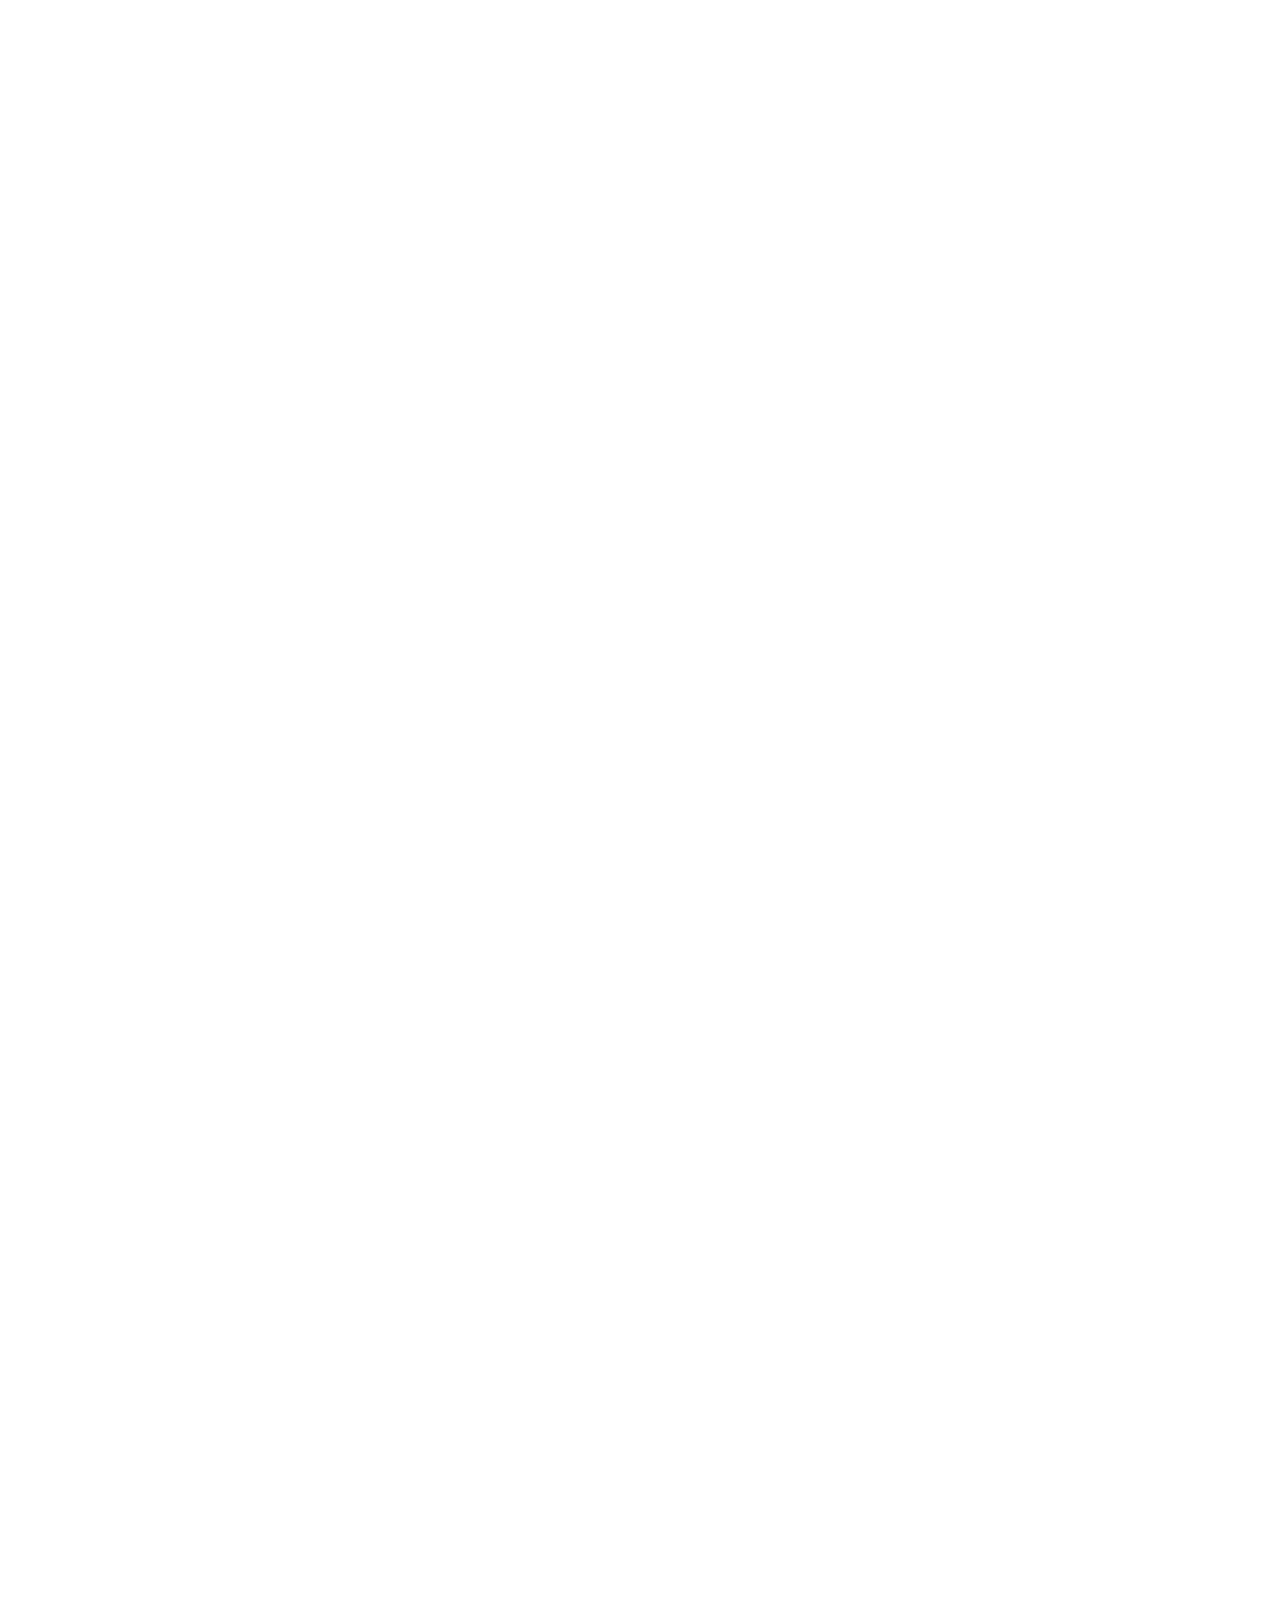
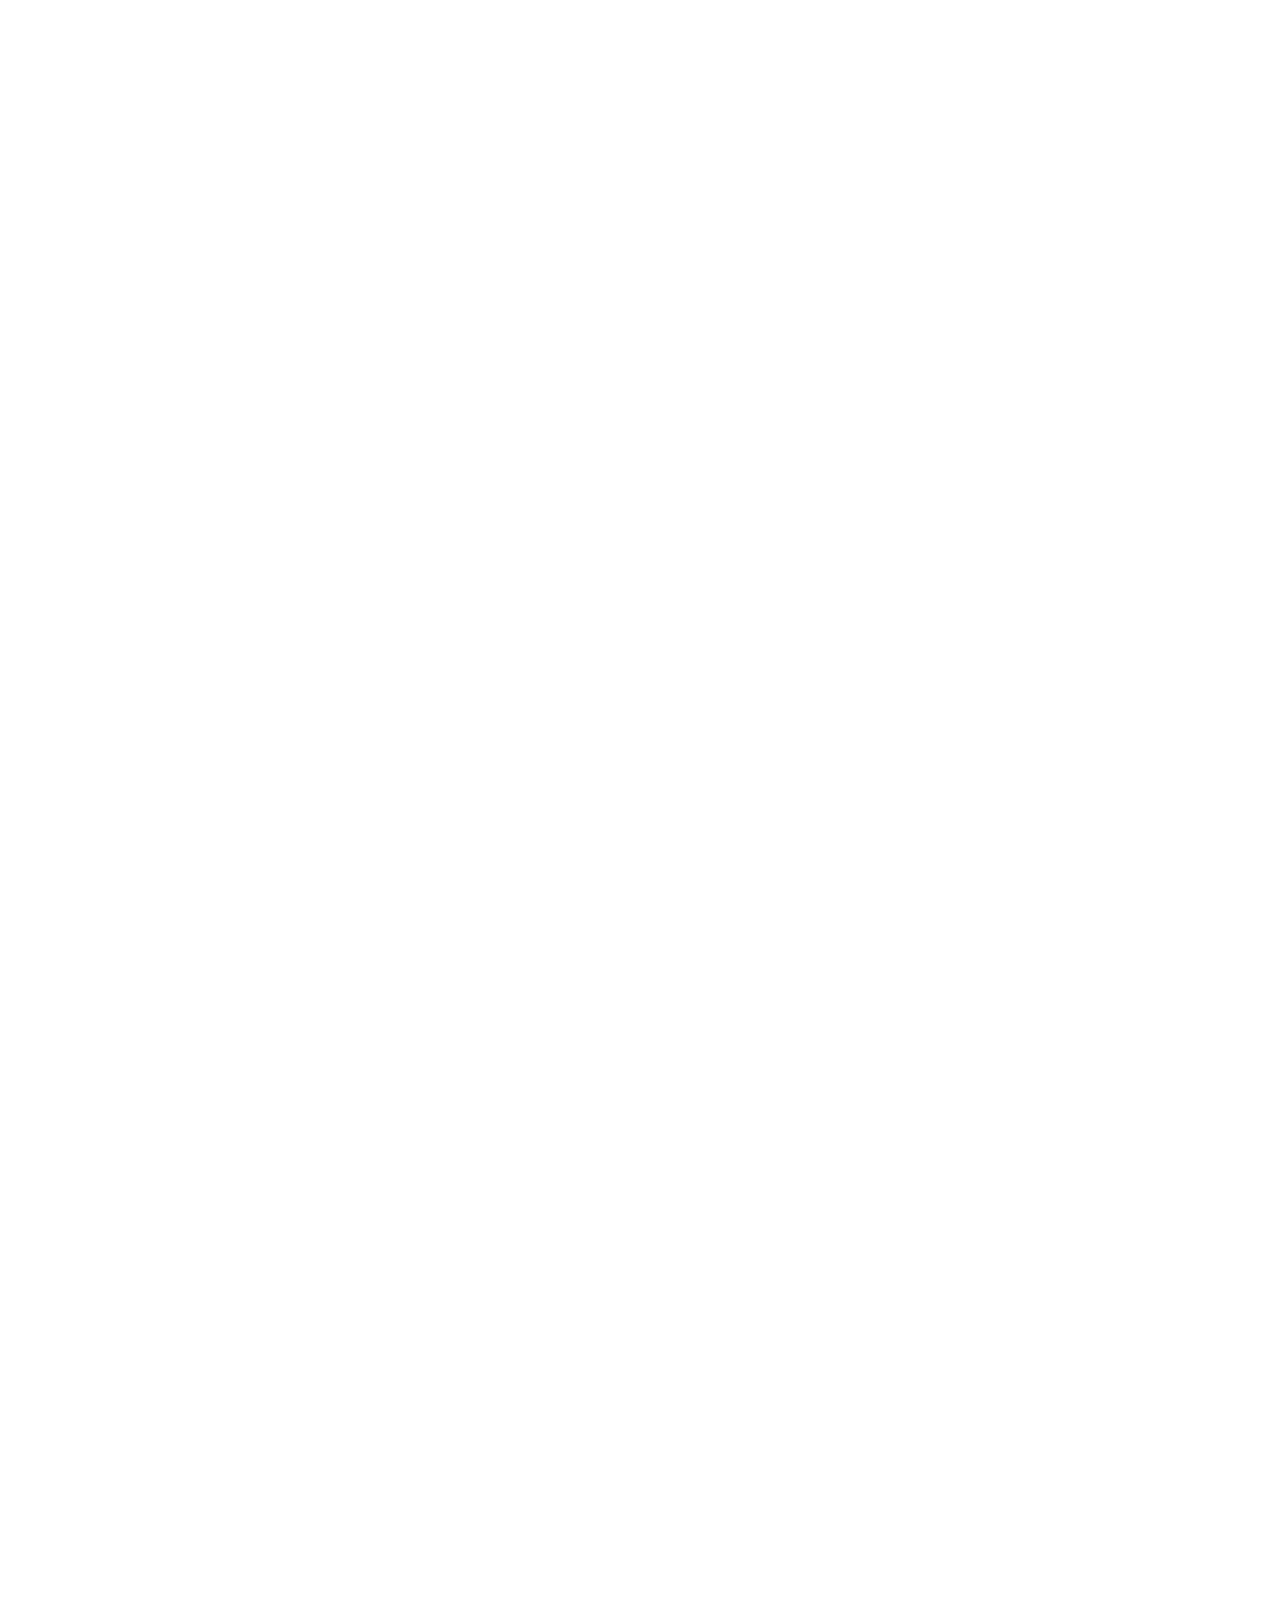
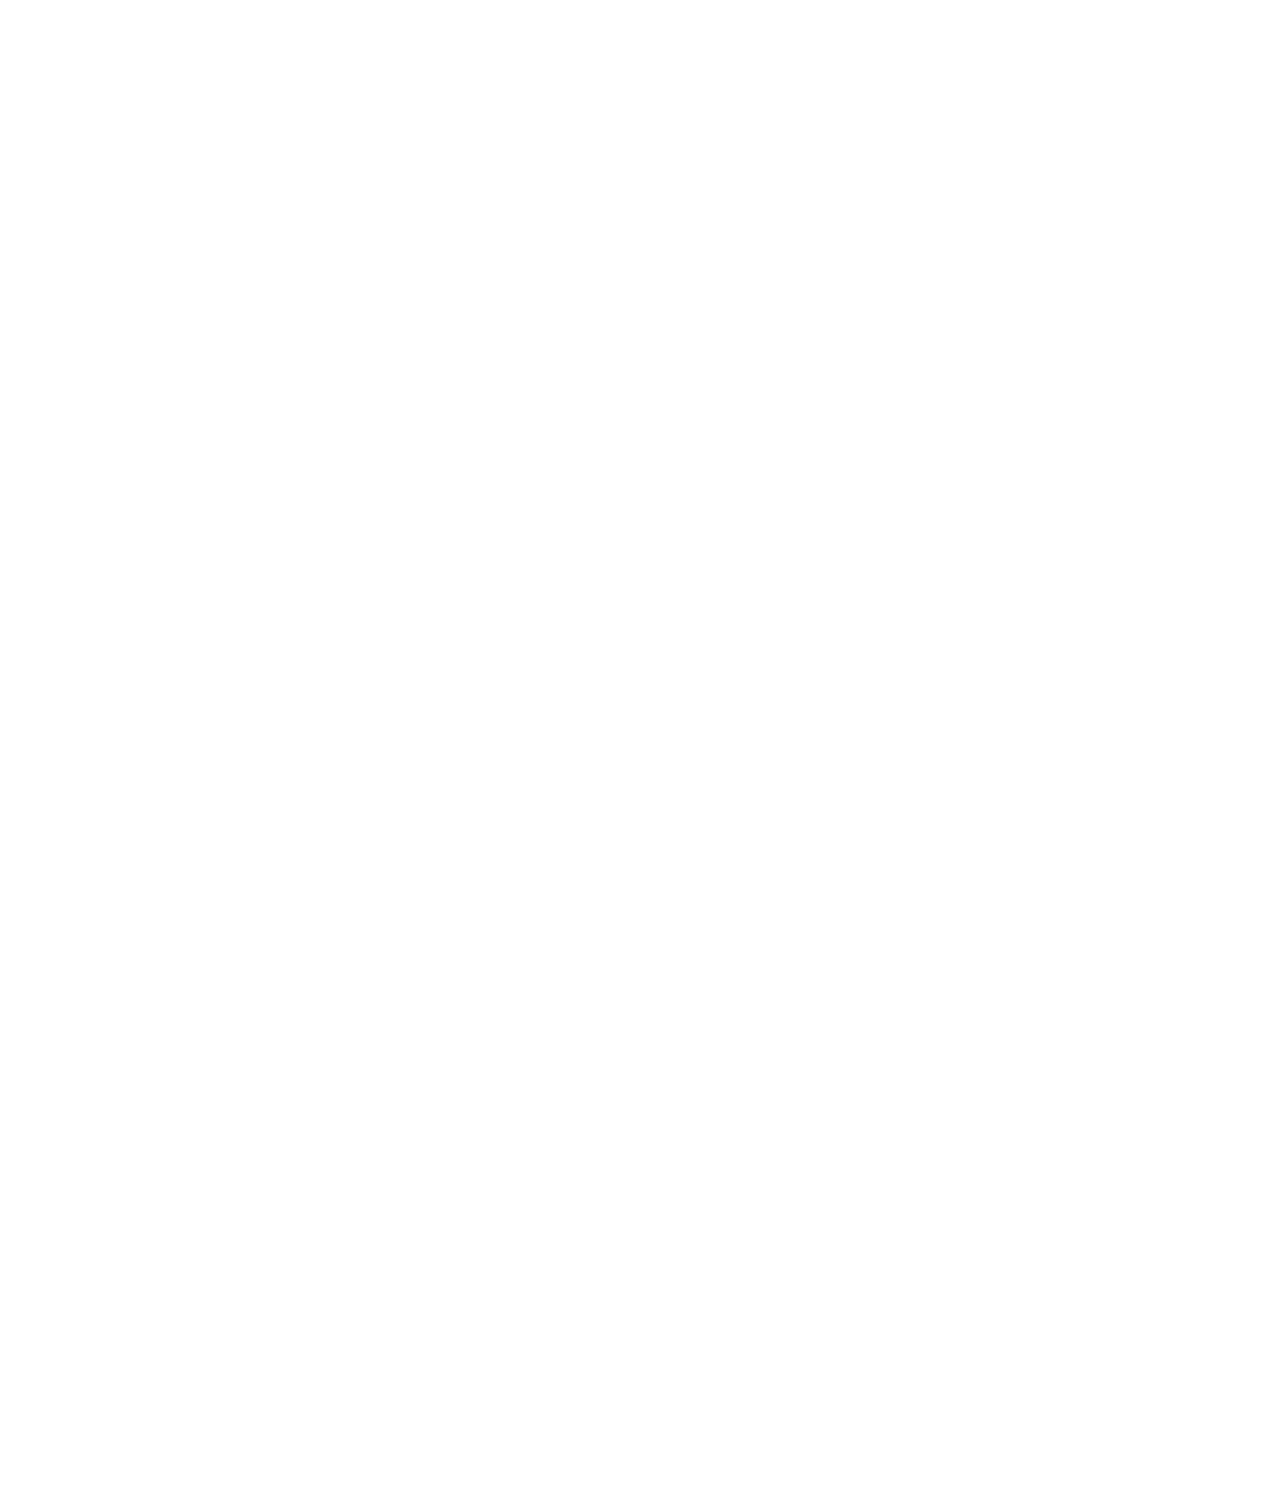
==== commit 1b3b133f: "testimonial" ====
--- a/index.html
+++ b/index.html
@@ -167,7 +167,7 @@
                     <p class="desc-item">Get the best course, gain knowledge and shine for your future career.</p>
                     <div class="info-course">
                       <p class="cost">$120.75</p>
-                      <p class="booking">Book Now</p>
+                      <p class="booking" >Book Now</p>
                     </div>
                   </div>
                 </div>
@@ -175,6 +175,25 @@
             </ul>
         </div>
       </div> 
+
+      <div class="testimonial">
+        <div class="content">
+          <div class="authority">
+            <img src="./assets/img/testimonial-author.svg" alt="Peter Moor" class="avatar">
+            <h2 class="name">Peter Moor</h2>
+            <p class="work">Student of Web Design</p>
+            <div class="slide">
+              <span class="dotteds"></span>
+              <span class="dotteds"></span>
+              <span class="dotteds"></span>
+            </div>
+          </div>
+          <div class="speech">
+            <img src="./assets/img/testimonial.svg" alt="">
+            <p class="desc">Not only does my resume look impressive—filled with the names and logos of world-class institutions—but these certificates also bring me closer to my career goals by validating the skills I've learned." </p>
+          </div>
+        </div>
+      </div>
     </main>
   </body>
 </html>
--- a/assets/css/style.css
+++ b/assets/css/style.css
@@ -364,3 +364,63 @@
 .list-items .item-course:first-child .block-item .info-course .booking {
   background-color: #ffb900;
 }
+
+/* Testimonial */
+
+.testimonial {
+  width: 100%;
+  background-color: #2e2100;
+  margin-top: 200px;
+}
+
+.testimonial .content {
+  padding-top: 96px;
+  padding-bottom: 96px;
+  display: flex;
+  justify-content: space-between;
+  color: #fff;
+}
+
+.testimonial .content .authority .name {
+  font-family: "Sen";
+  margin-top: 25px;
+  font-weight: 700;
+  font-size: 2.4rem;
+}
+
+.testimonial .content .authority .work {
+  margin-top: 15px;
+  font-weight: 400;
+  font-size: 1.4rem;
+  color: #bfbcb2;
+}
+
+.testimonial .content .slide {
+  display: flex;
+  justify-content: space-between;
+  align-items: center;
+  margin-top: 25px;
+  width: 30px;
+}
+
+.testimonial .content .slide .dotteds {
+  width: 6px;
+  height: 6px;
+  border-radius: 50%;
+  background-color: #634700;
+}
+
+.testimonial .content .slide .dotteds:nth-child(2) {
+  background-color: #ffb900;
+}
+
+.testimonial .content .speech {
+  width: 740px;
+}
+
+.testimonial .content .speech .desc {
+  font-weight: 400;
+  font-style: italic;
+  font-size: 2.6rem;
+  line-height: 1.7;
+}
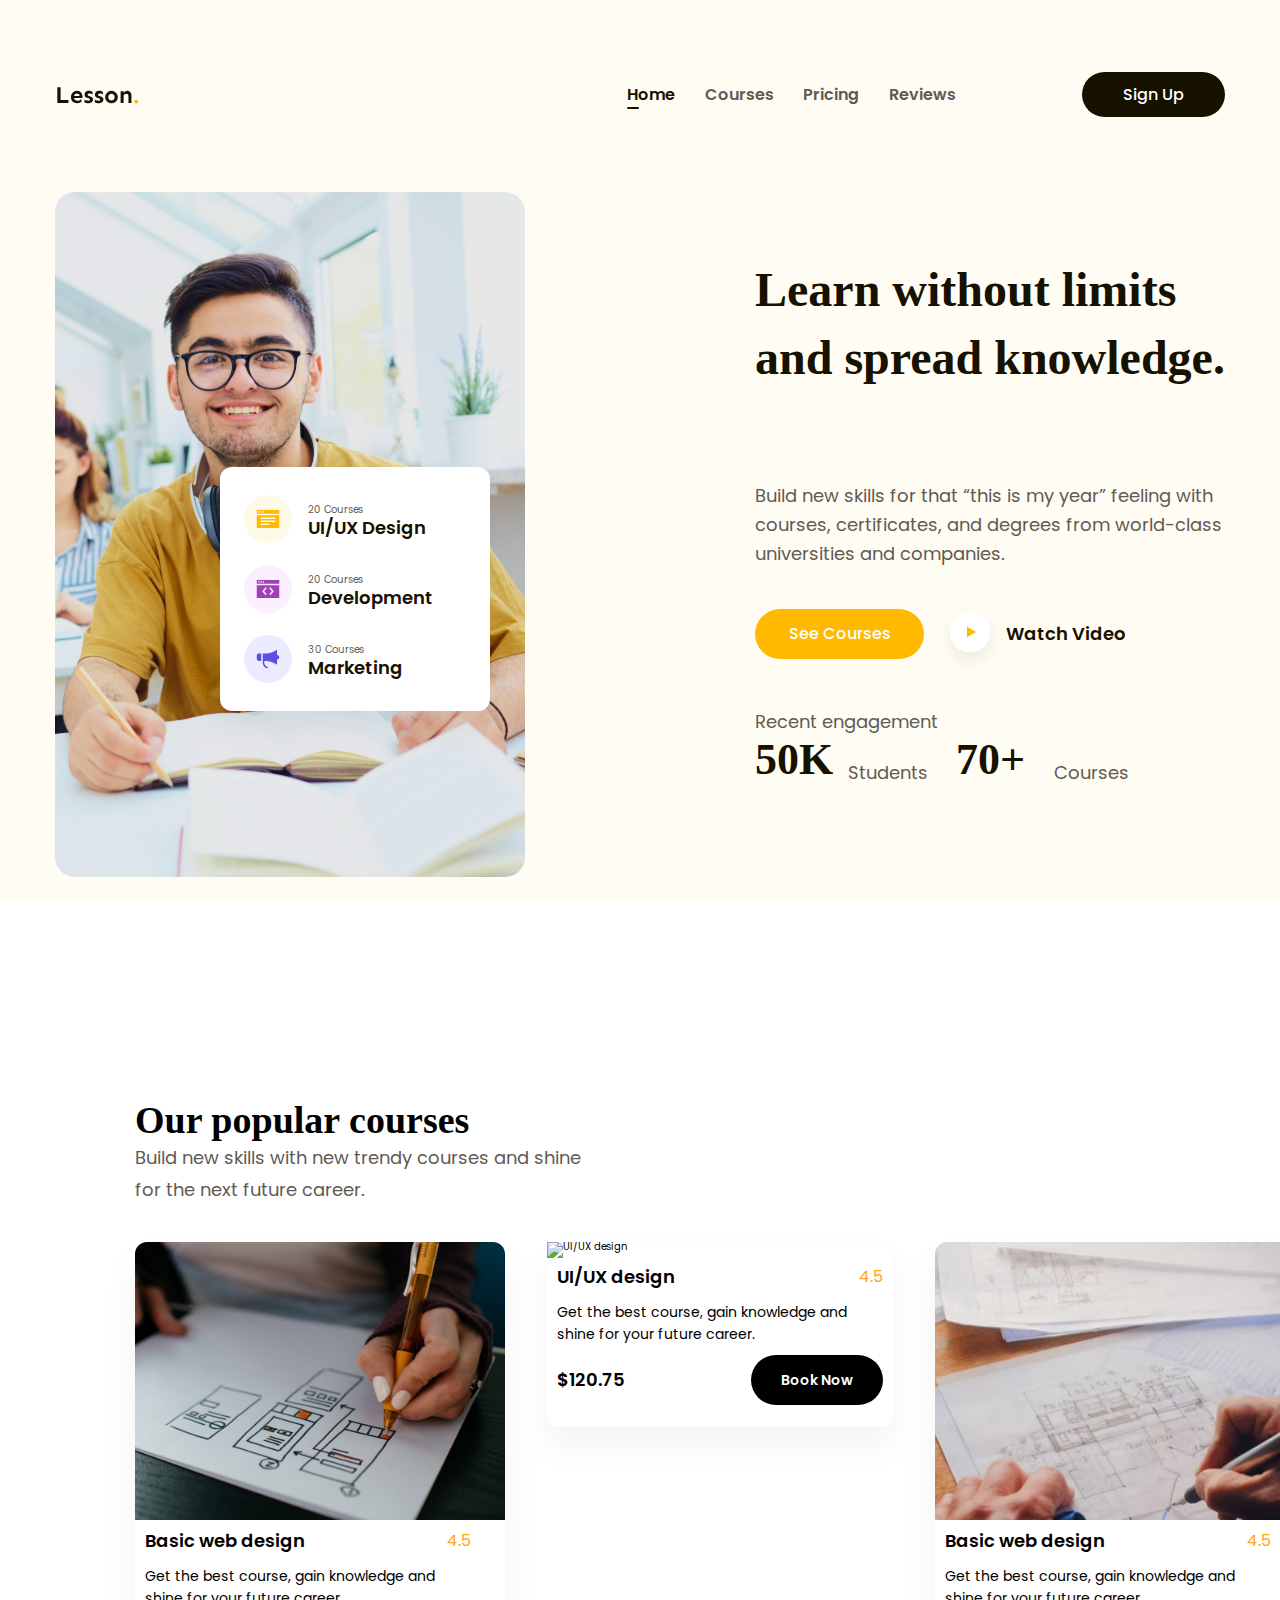
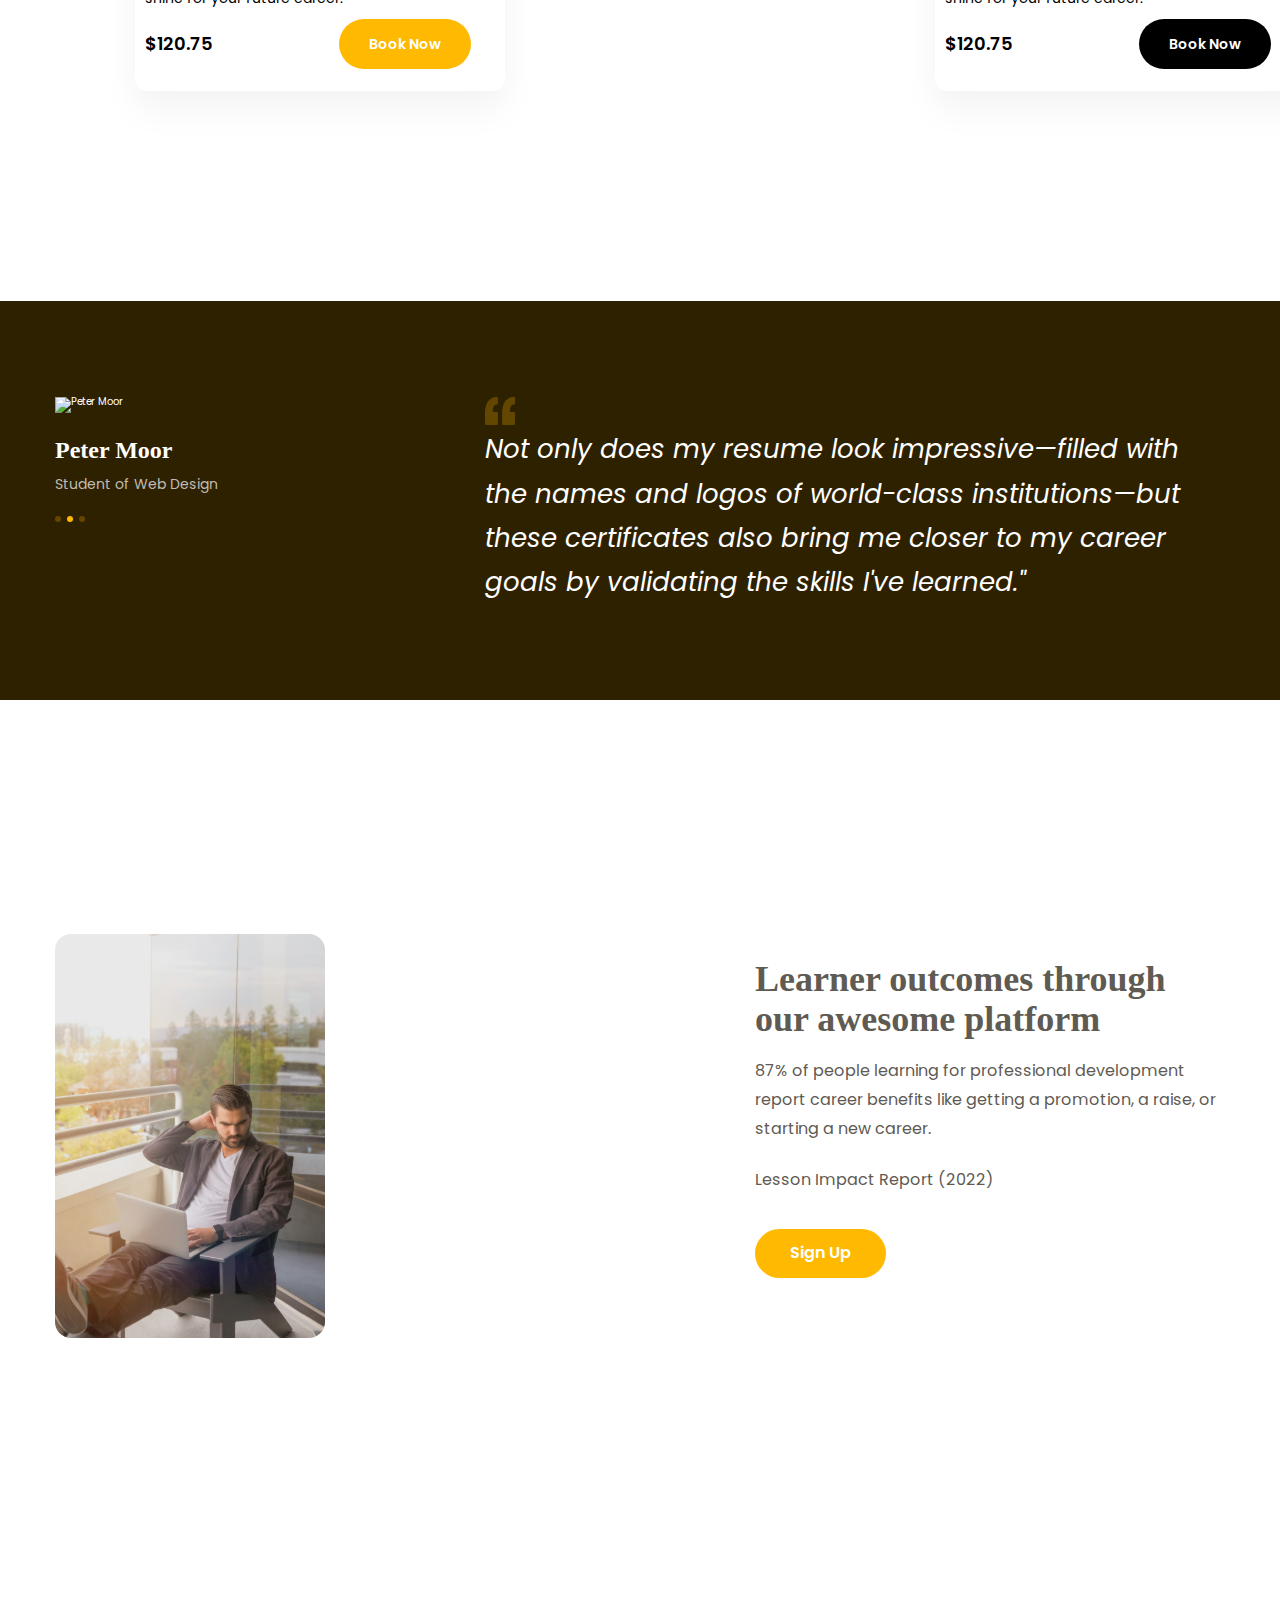
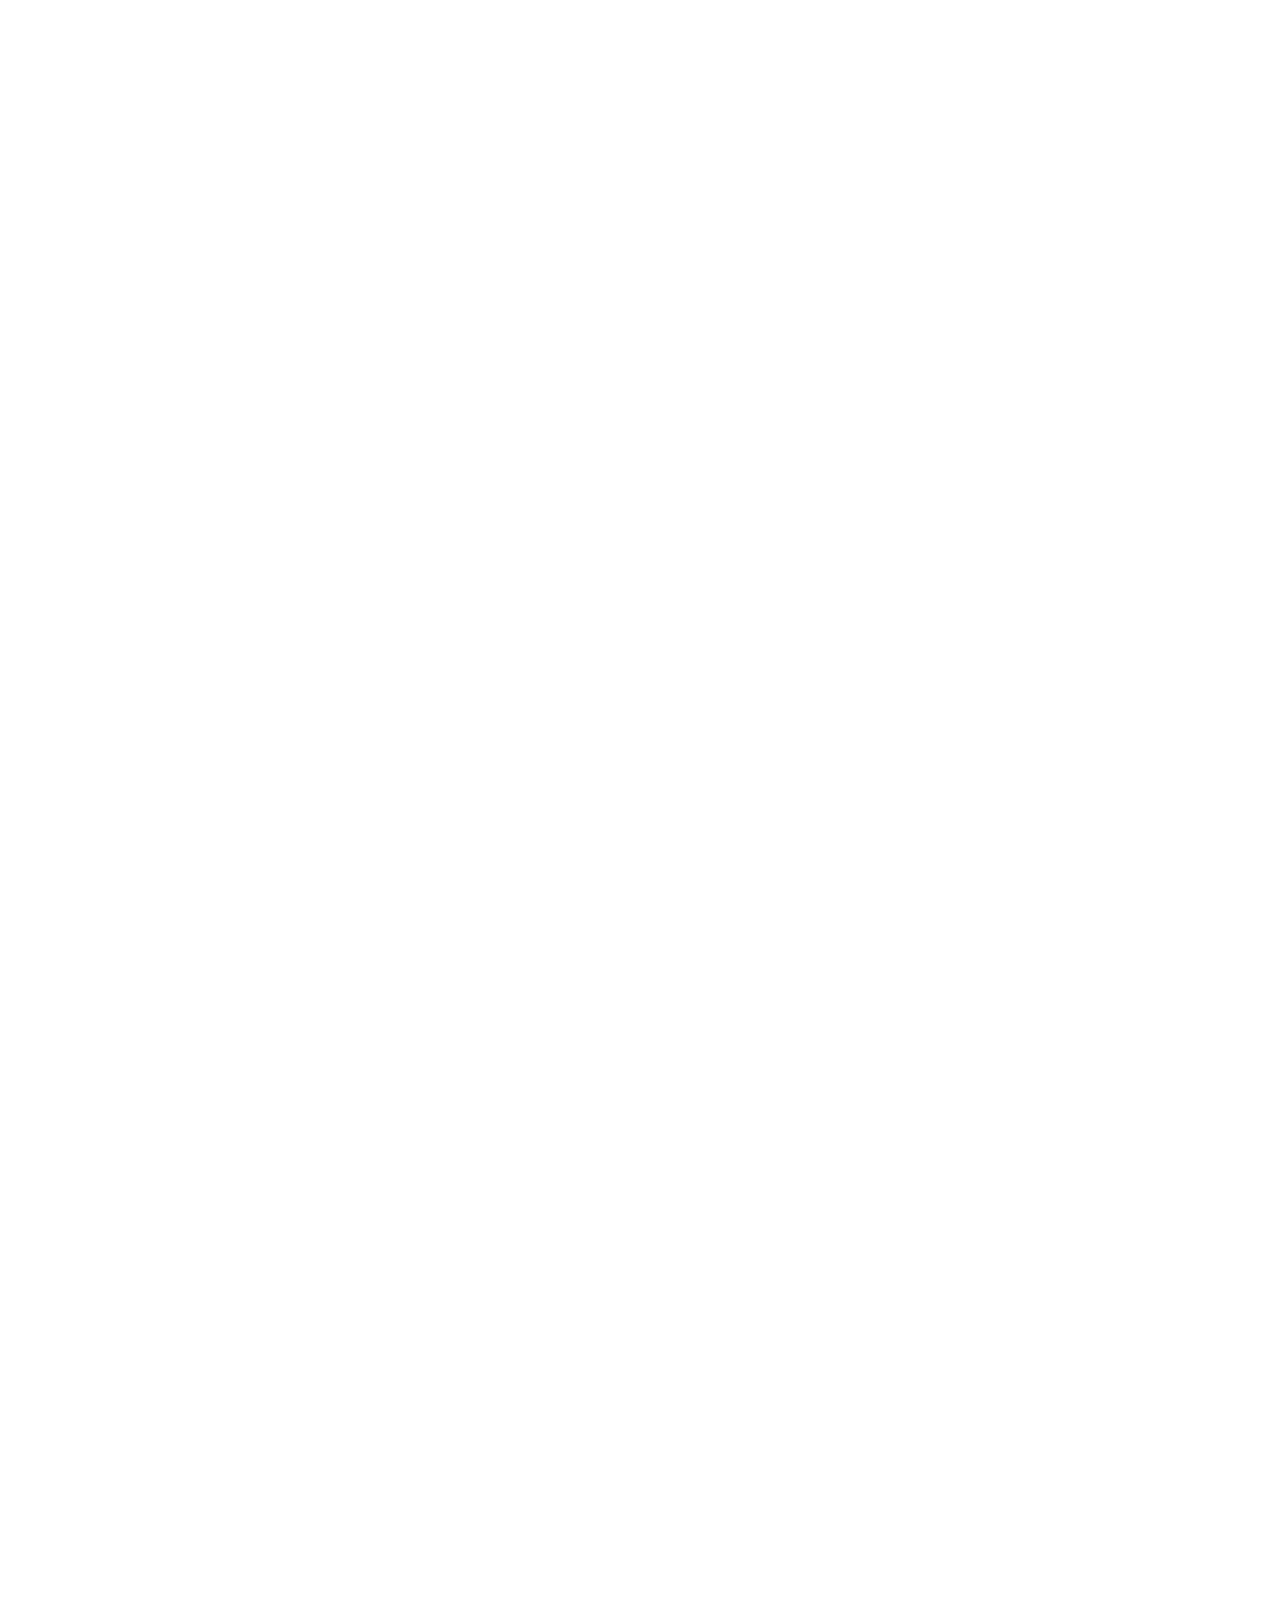
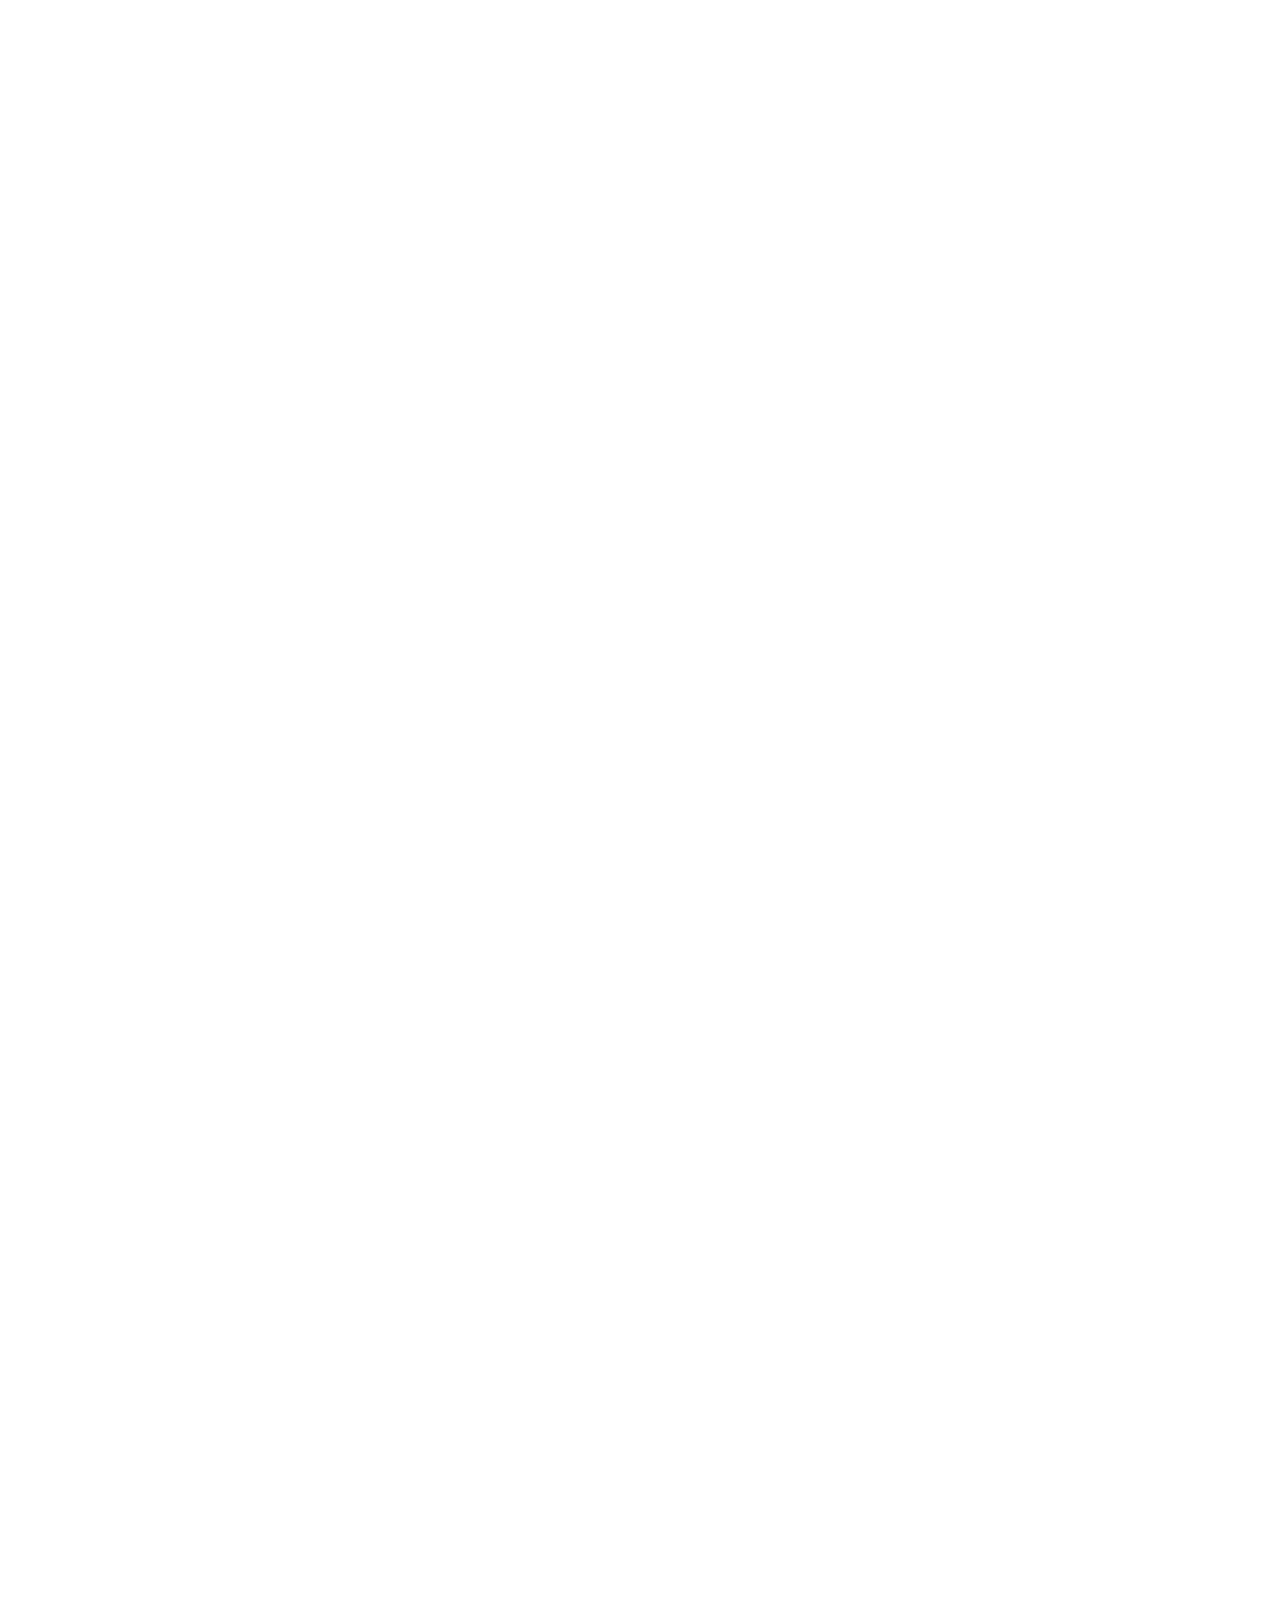
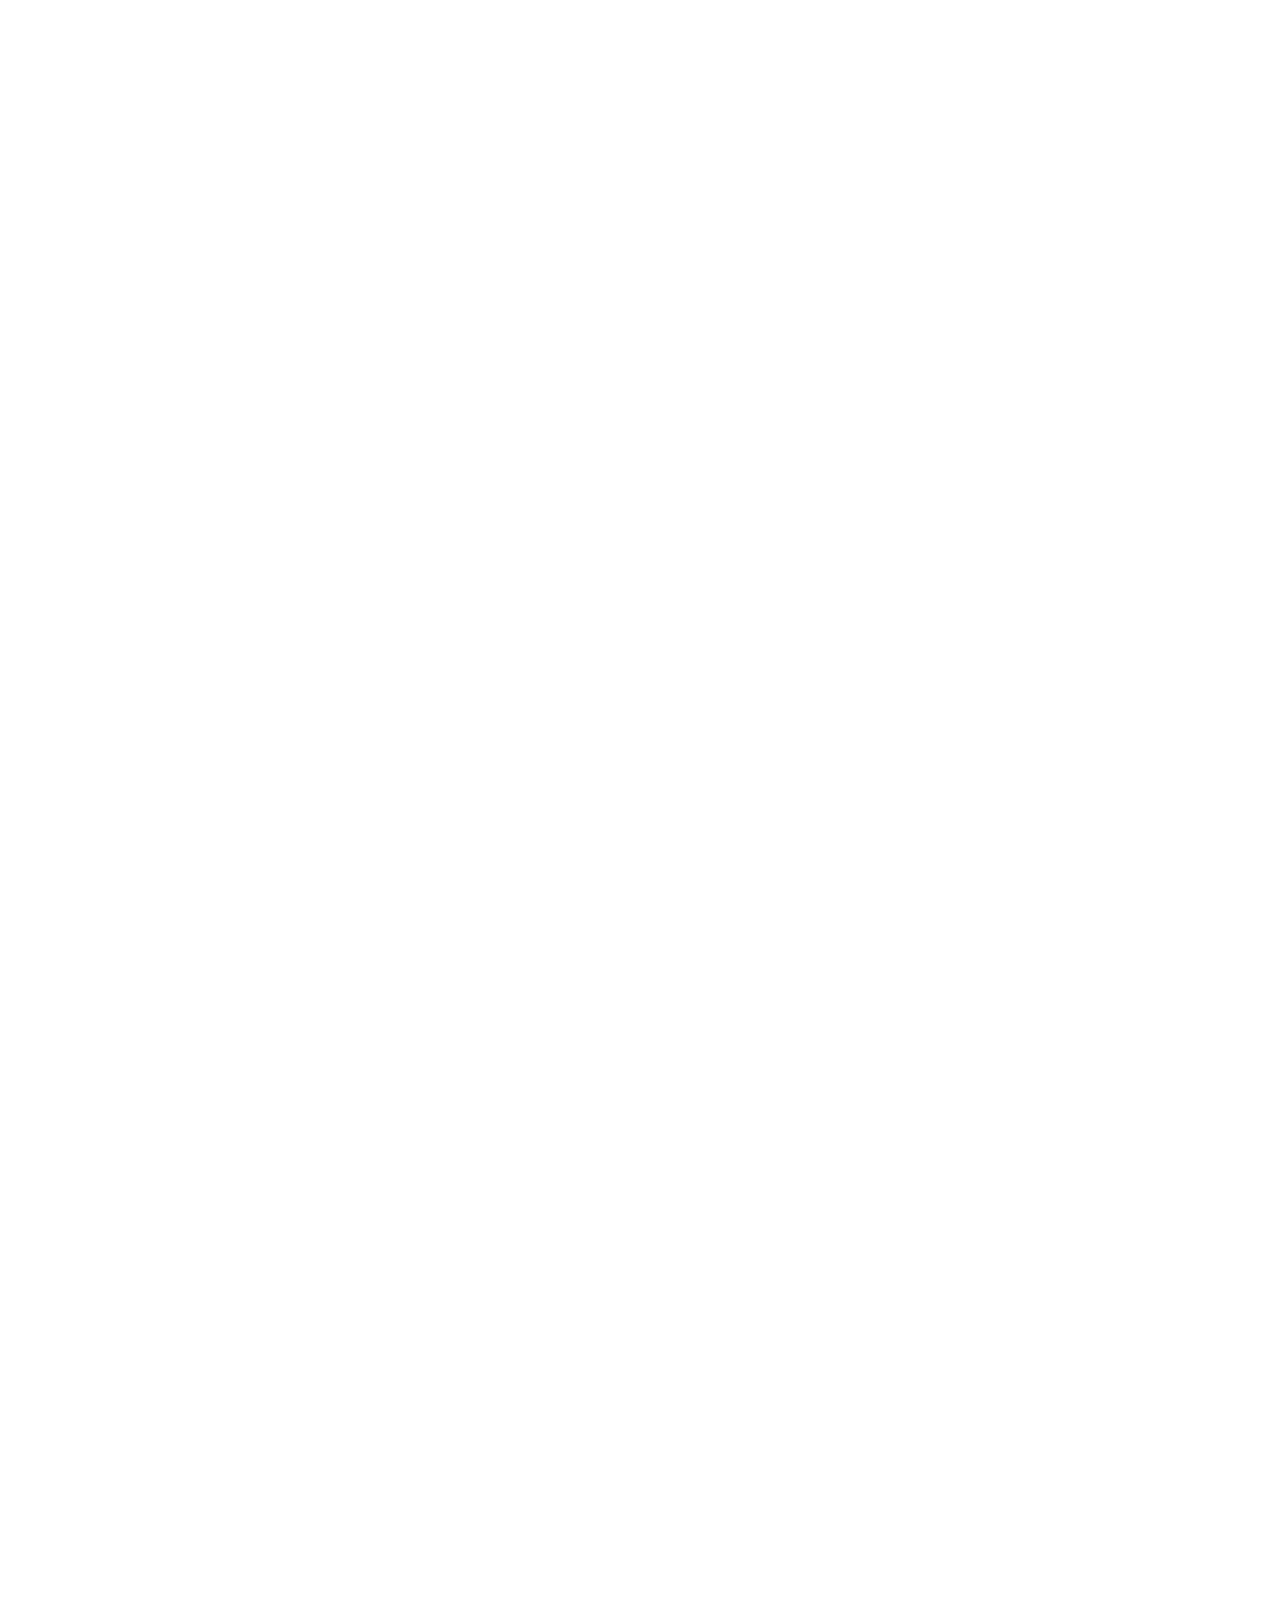
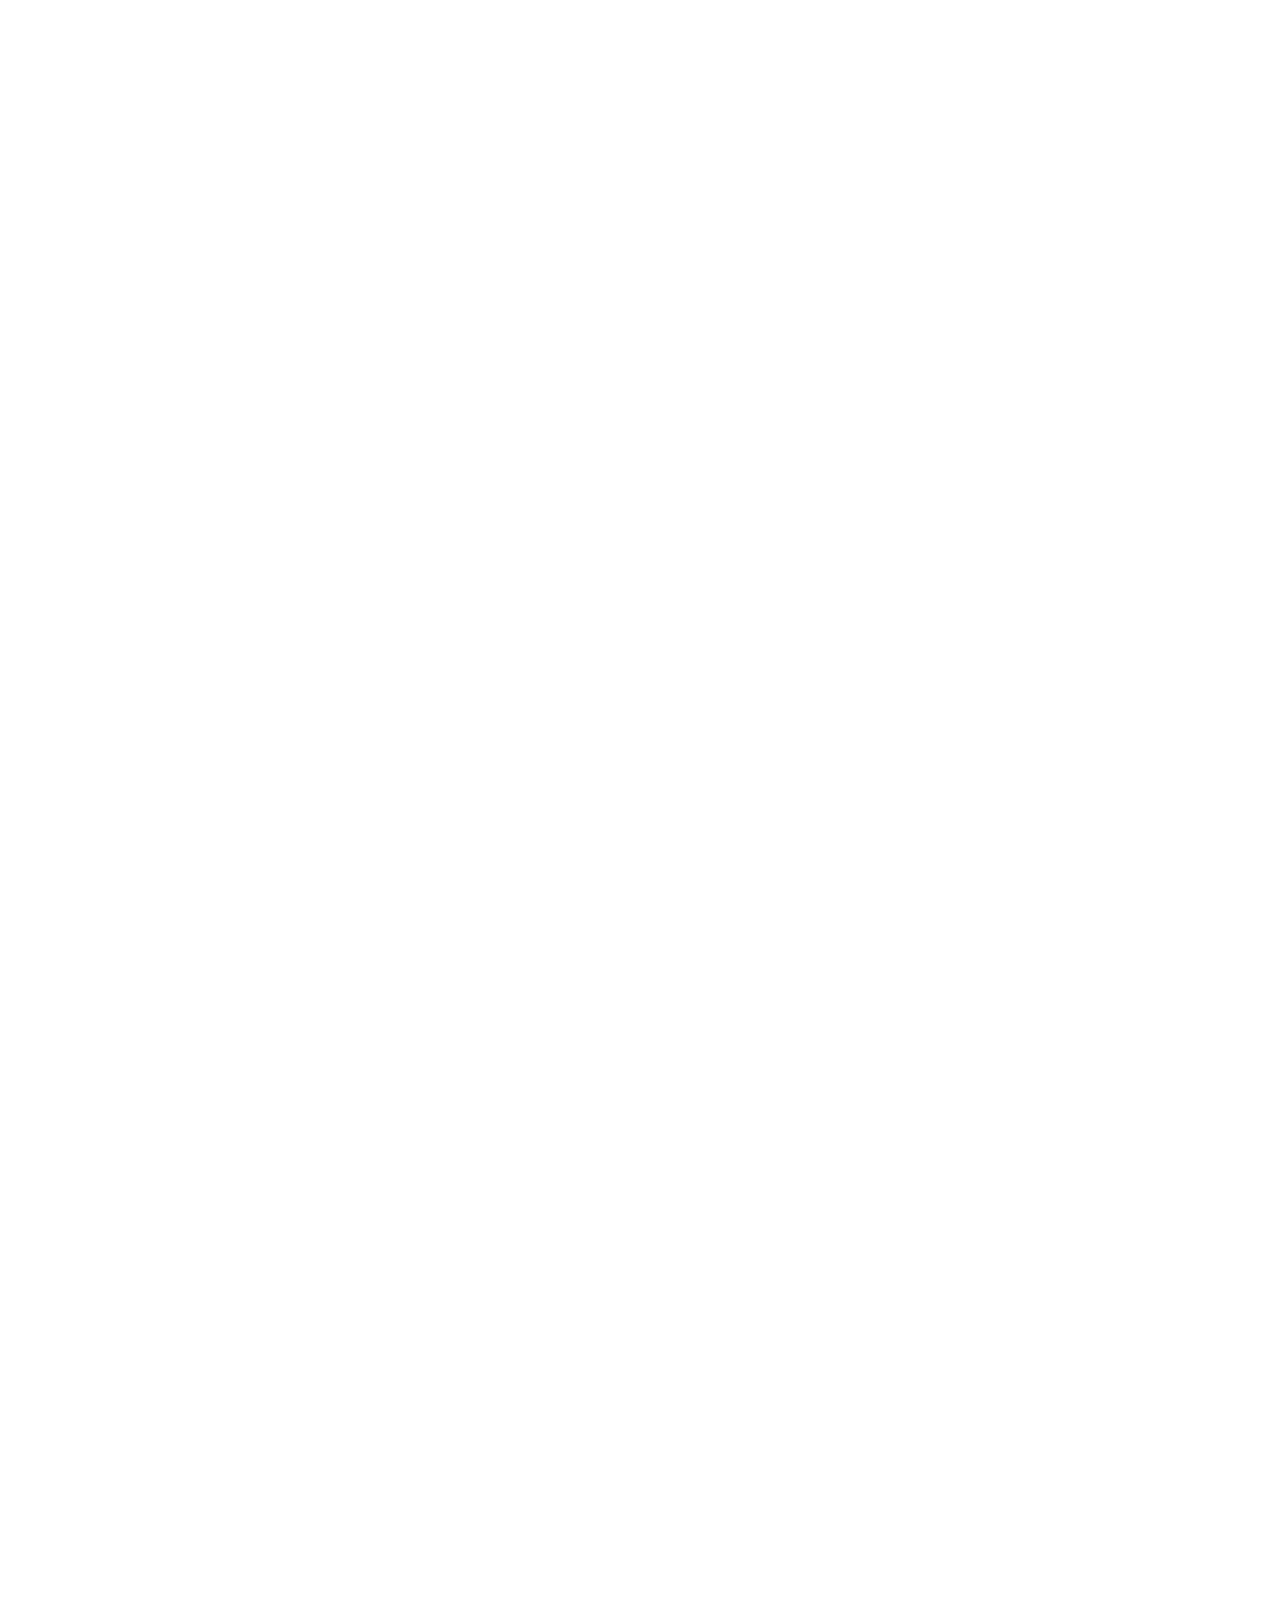
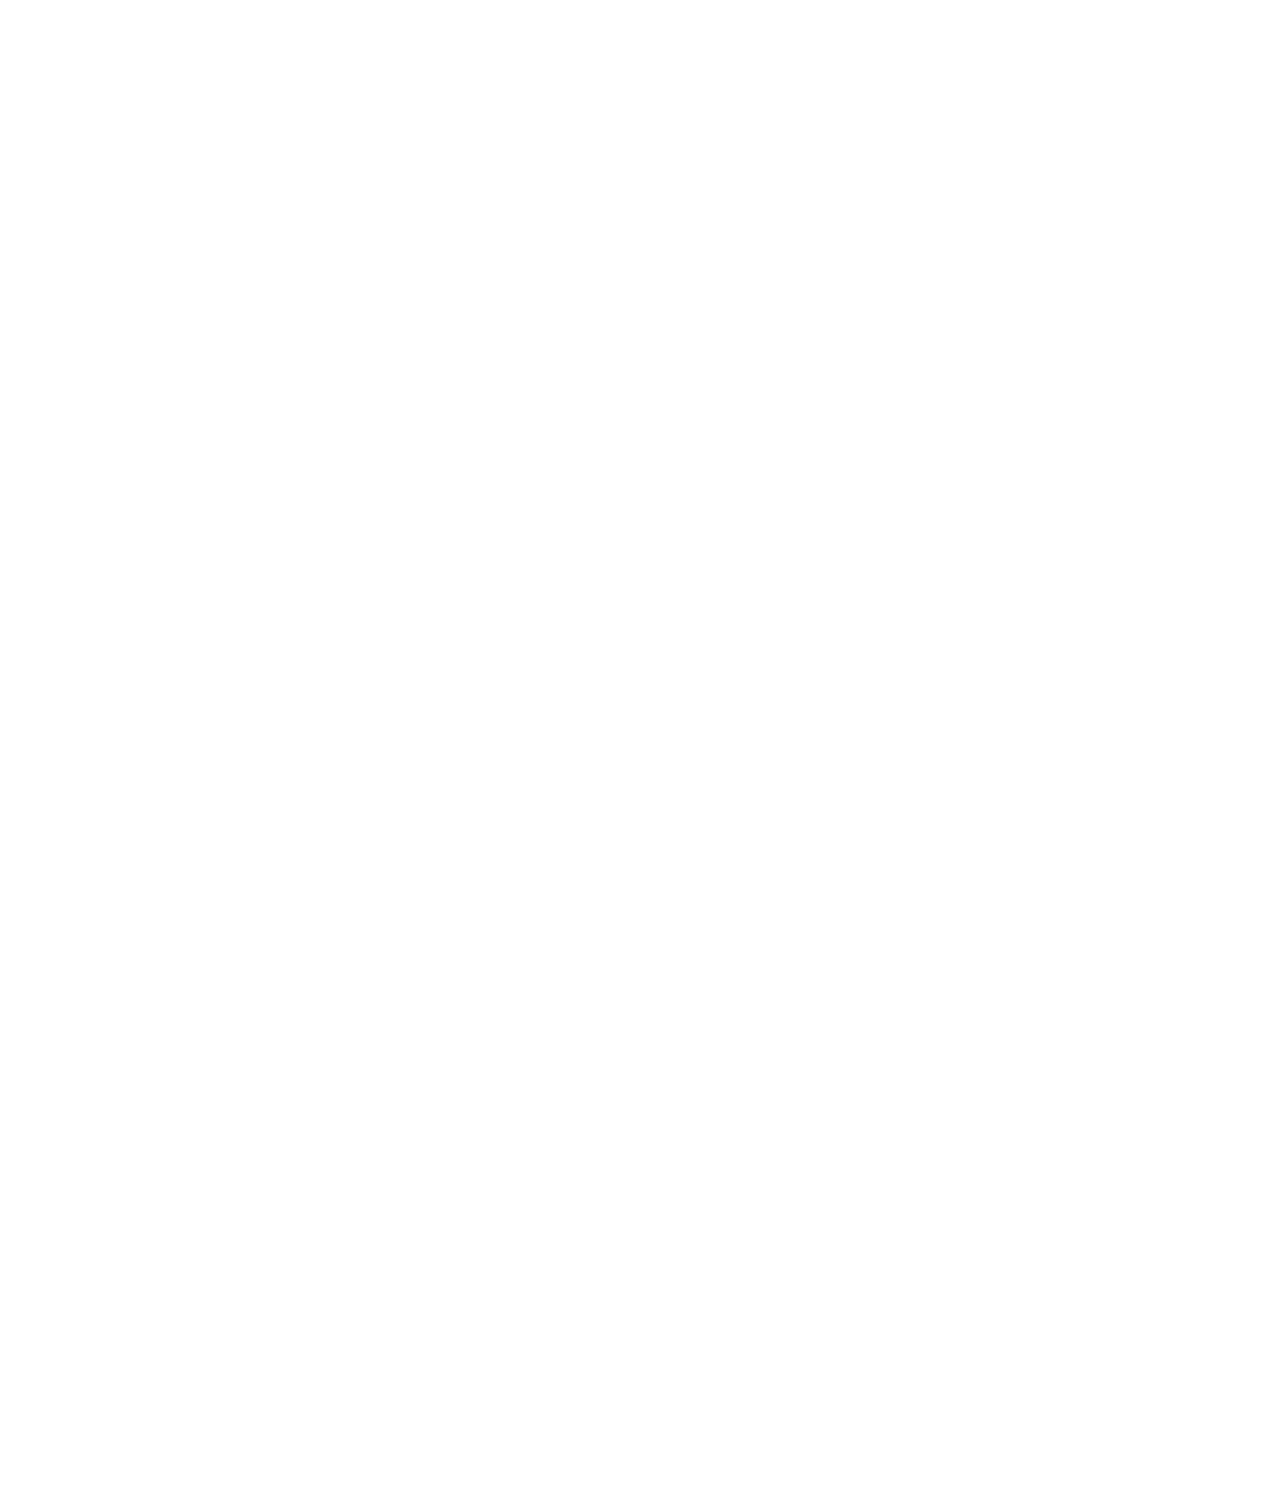
==== commit cd81c035: "features" ====
--- a/index.html
+++ b/index.html
@@ -175,8 +175,10 @@
             </ul>
         </div>
       </div> 
-
+      <!-- Testimonial -->
       <div class="testimonial">
+
+        
         <div class="content">
           <div class="authority">
             <img src="./assets/img/testimonial-author.svg" alt="Peter Moor" class="avatar">
@@ -194,6 +196,23 @@
           </div>
         </div>
       </div>
+
+      <!-- Features -->
+      <div class="features">
+        <div class="content">
+          <div class="images-learners">
+            <img src="./assets/img/features-1.svg" alt="" class="learners">
+            <img src="./assets/img/features-2.svg" alt="" class="learners">
+          </div>
+          <div class="body">
+            <h2 class="title">Learner outcomes through our awesome platform</h2>
+            <p class="desc">87% of people learning for professional development report career benefits like getting a promotion, a raise, or starting a new career.</p>
+            <p class="info">Lesson Impact Report (2022)</p>
+            <p class="sign-up">Sign Up
+            </p>
+          </div>
+        </div>
+      </div>
     </main>
   </body>
 </html>
--- a/assets/css/style.css
+++ b/assets/css/style.css
@@ -424,3 +424,69 @@
   font-size: 2.6rem;
   line-height: 1.7;
 }
+/* Features */
+
+.features {
+  margin-top: 200px;
+}
+.features .content {
+  position: relative;
+  height: 438px;
+  display: flex;
+  justify-content: space-between;
+  align-items: center;
+}
+
+.features .content .images-learners {
+  position: relative;
+  width: 570px;
+  height: 100%;
+}
+
+.features .content .images-learners .learners:first-child {
+  position: absolute;
+  bottom: 0;
+}
+
+.features .content .images-learners .learners:last-child {
+  position: absolute;
+  top: 0;
+  right: 0;
+}
+
+.features .content .body {
+  width: 470px;
+}
+
+.features .content .body .title {
+  font-family: "Sen";
+  font-weight: 700;
+  font-size: 3.6rem;
+  line-height: 1.1;
+}
+
+.features .content .body {
+  font-weight: 400;
+  font-size: 16px;
+  line-height: 1.8;
+  color: #5f5b53;
+}
+
+.features .content .body .desc {
+  margin-top: 18px;
+}
+
+.features .content .body .info {
+  margin-top: 22px;
+}
+
+.features .sign-up {
+  display: inline-block;
+  color: #fff;
+  font-weight: 600;
+  font-size: 1.6rem;
+  padding: 10px 35px;
+  border-radius: 26px;
+  background-color: #ffb900;
+  margin-top: 35px;
+}
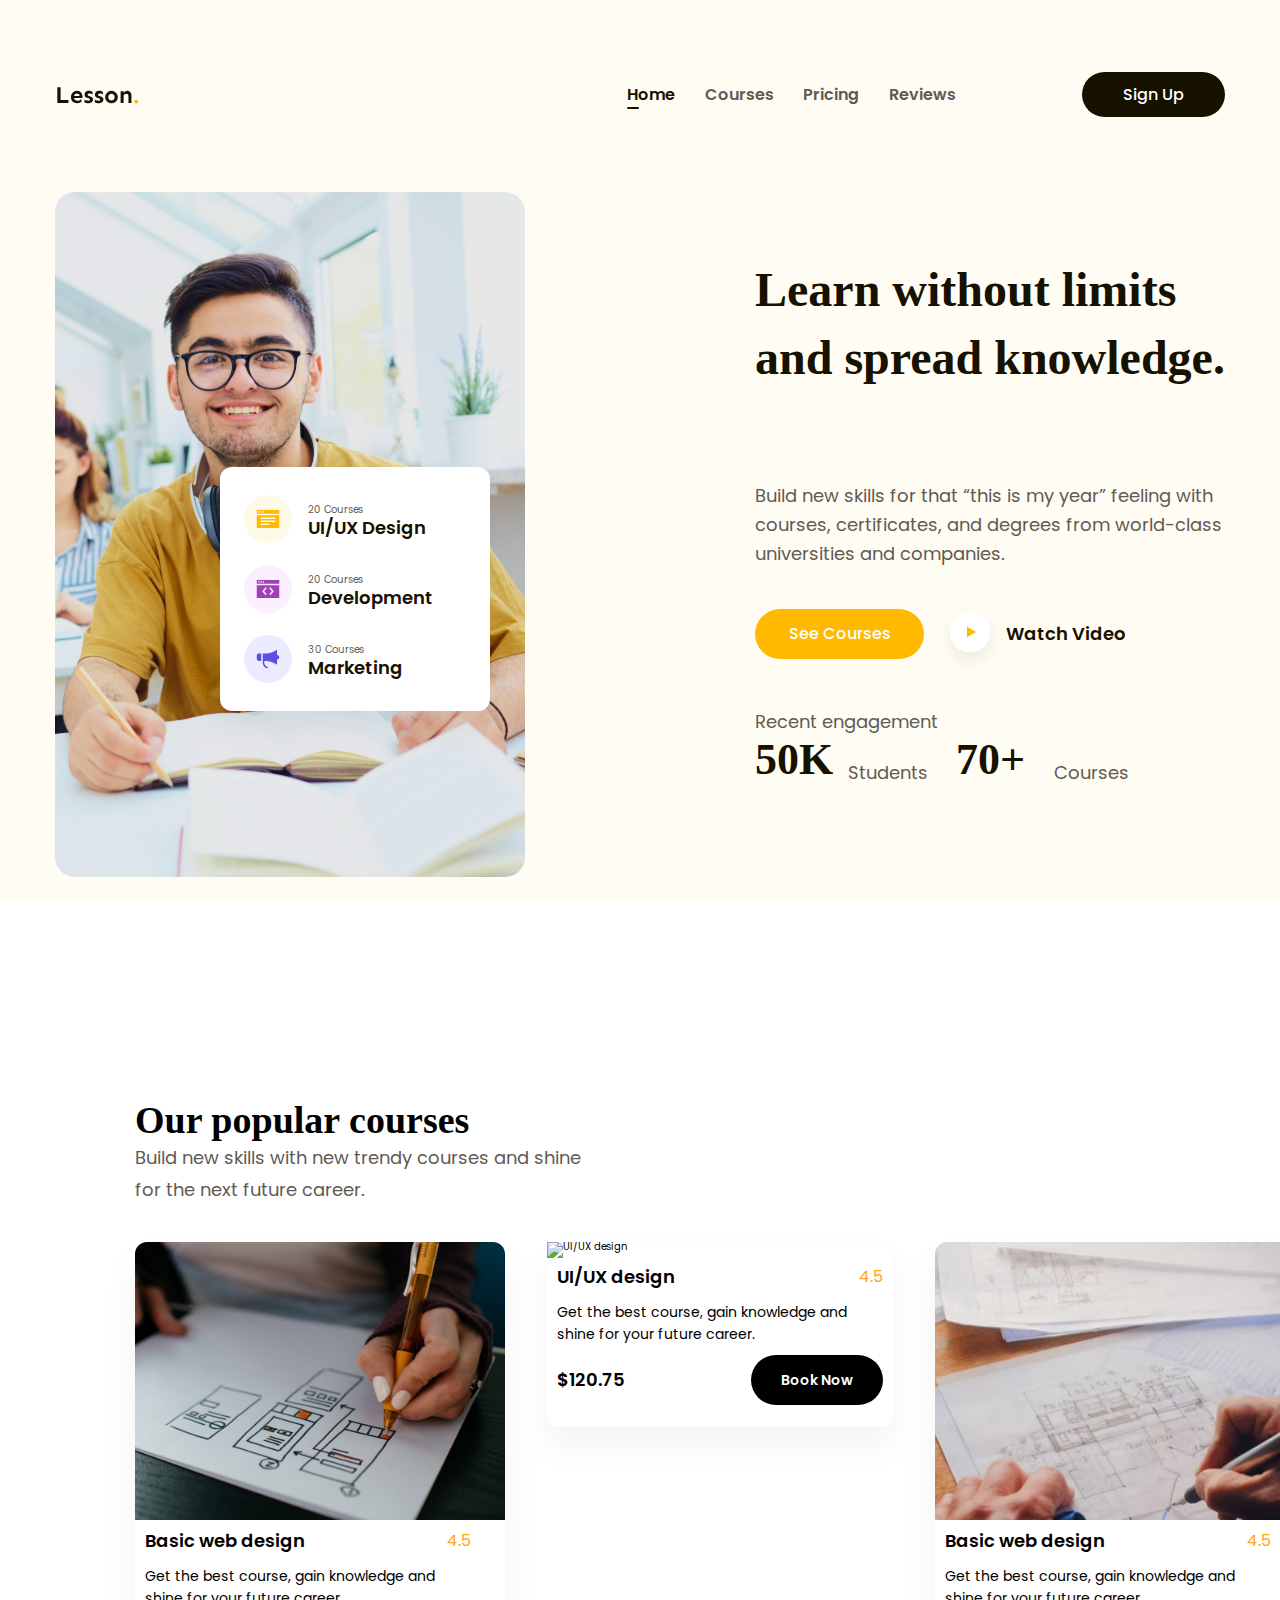
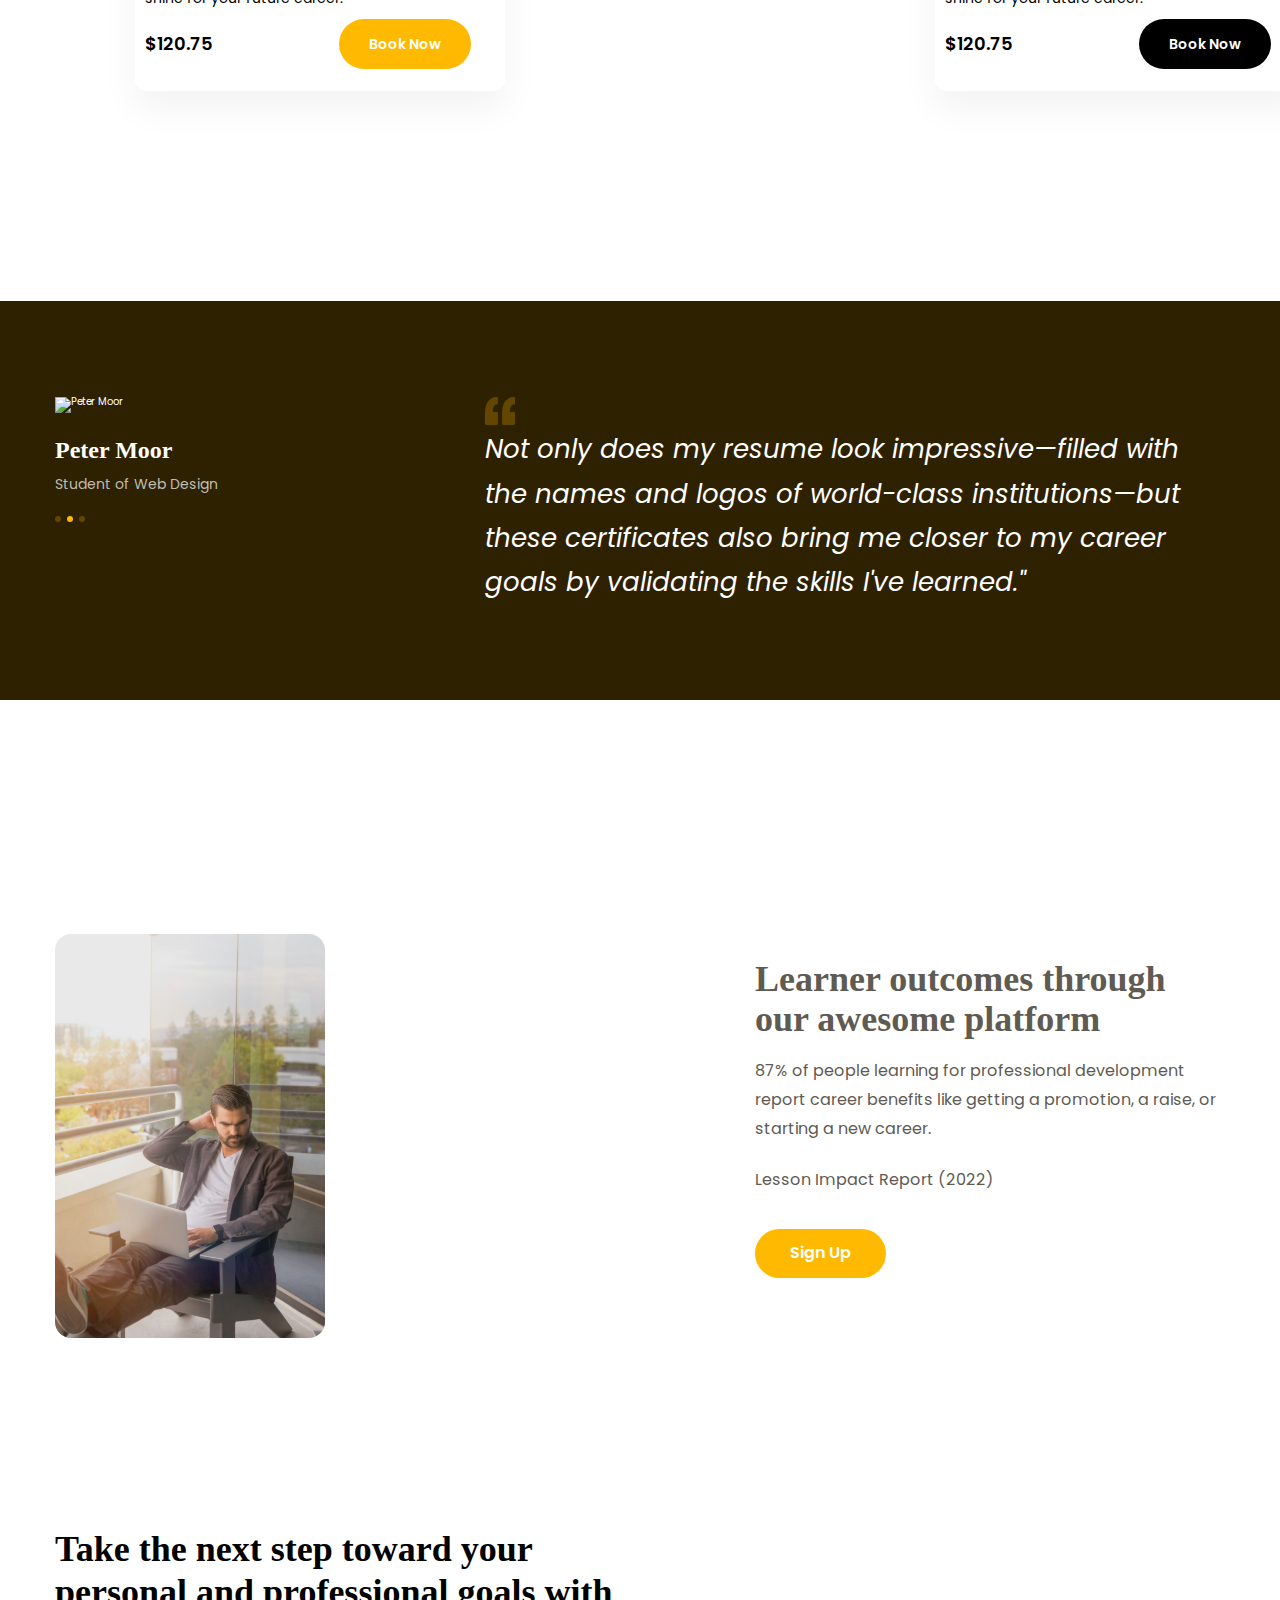
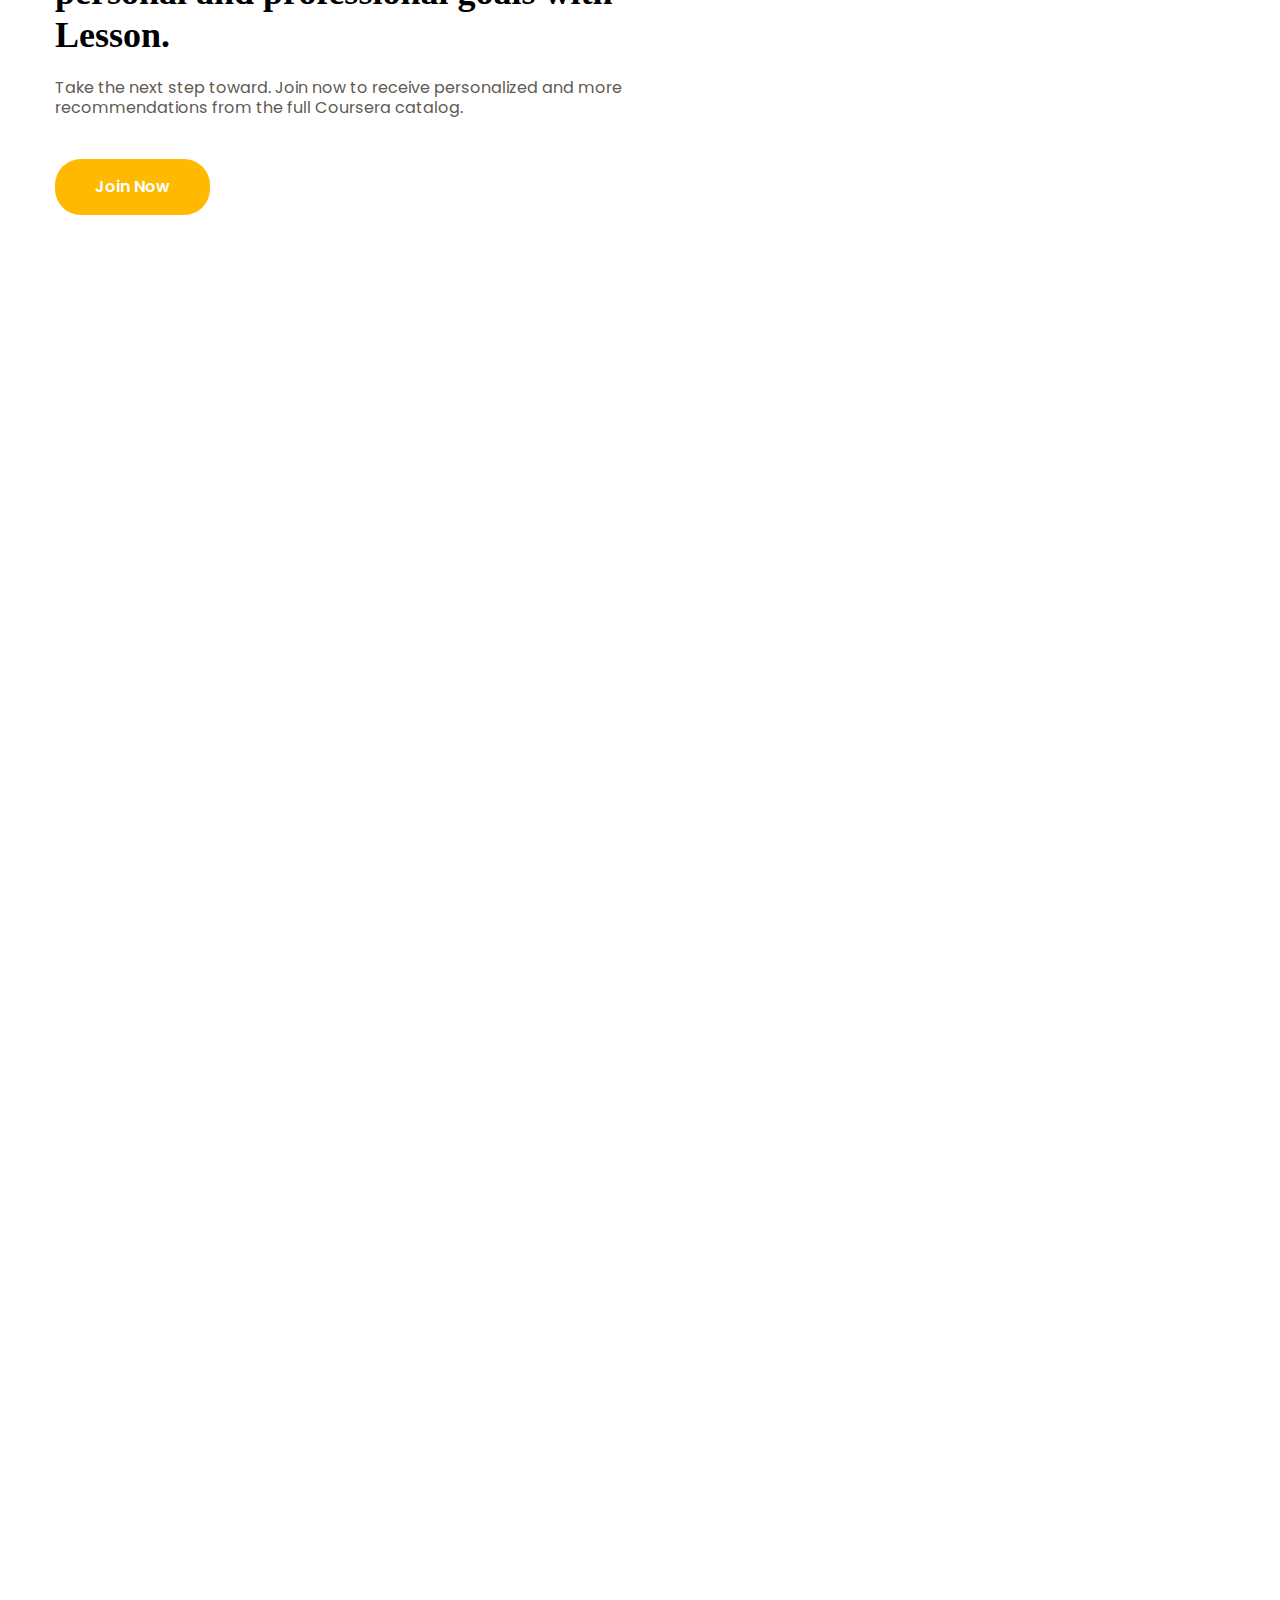
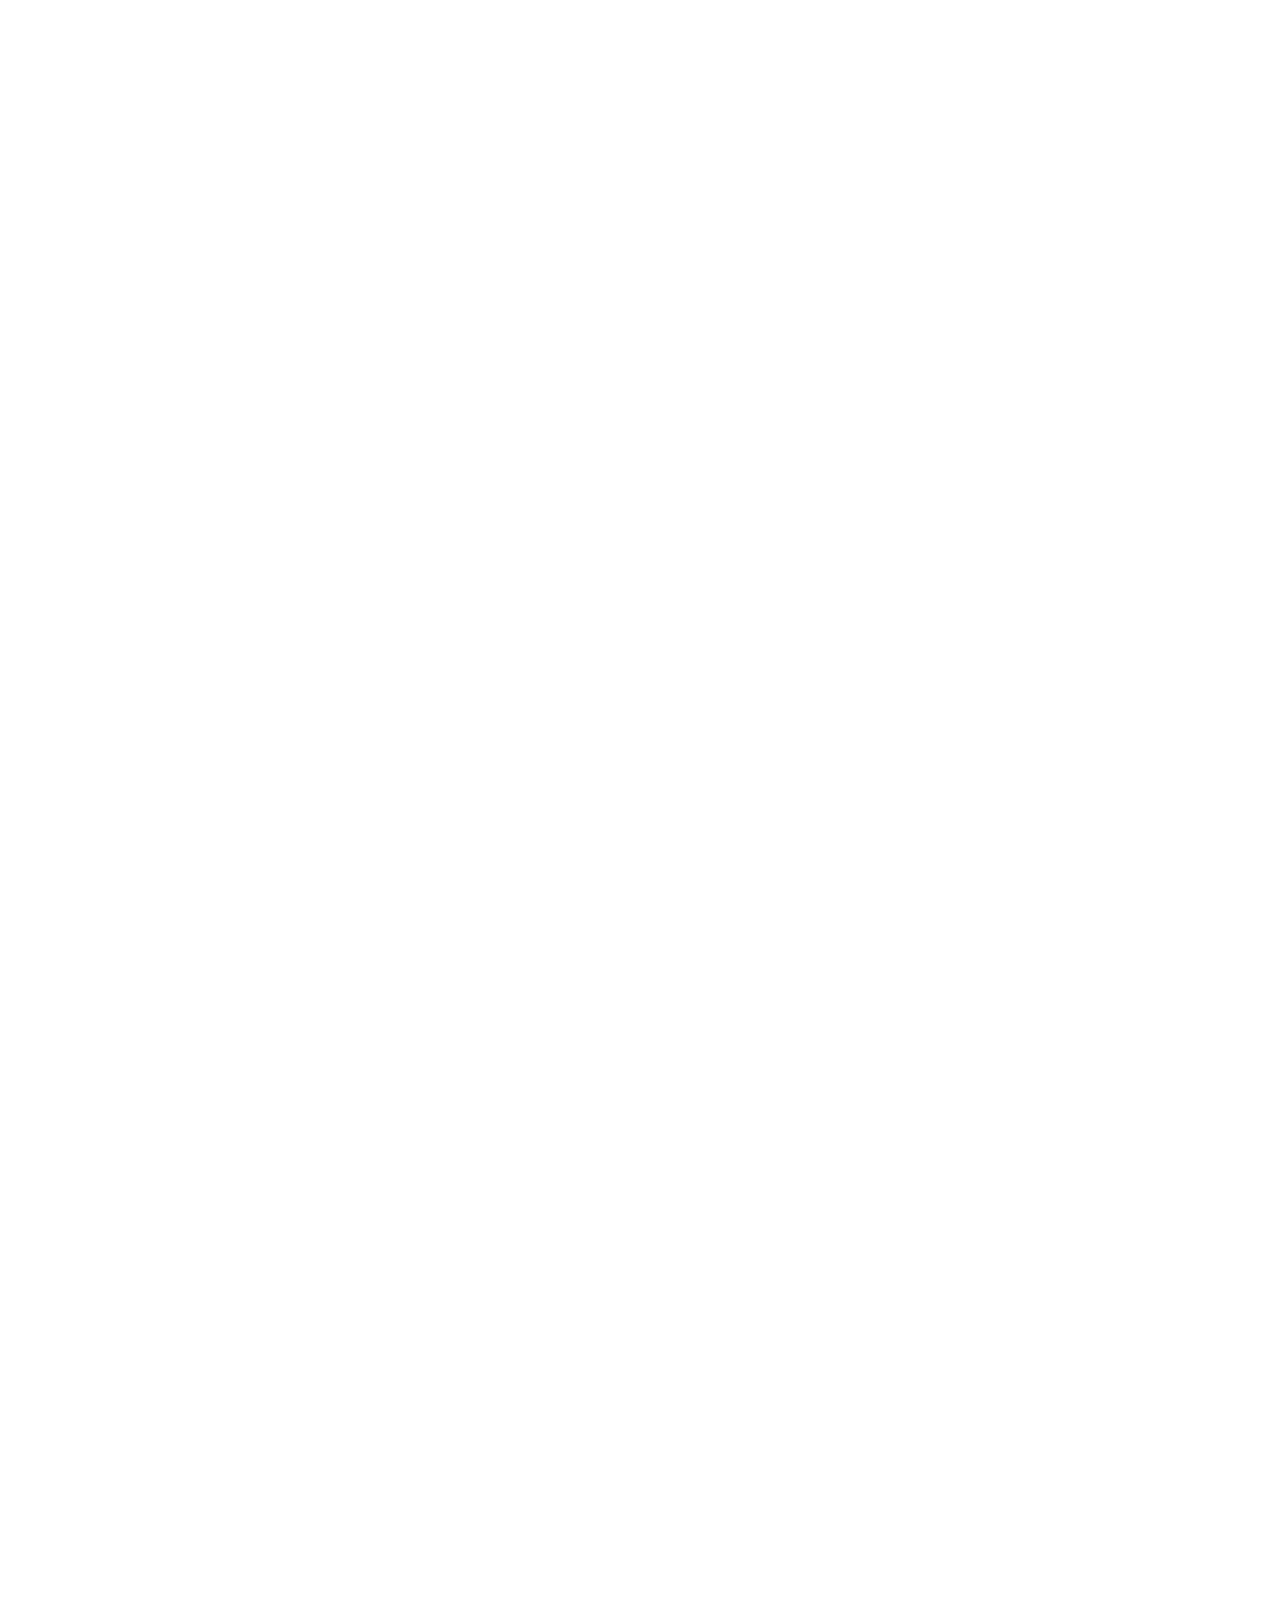
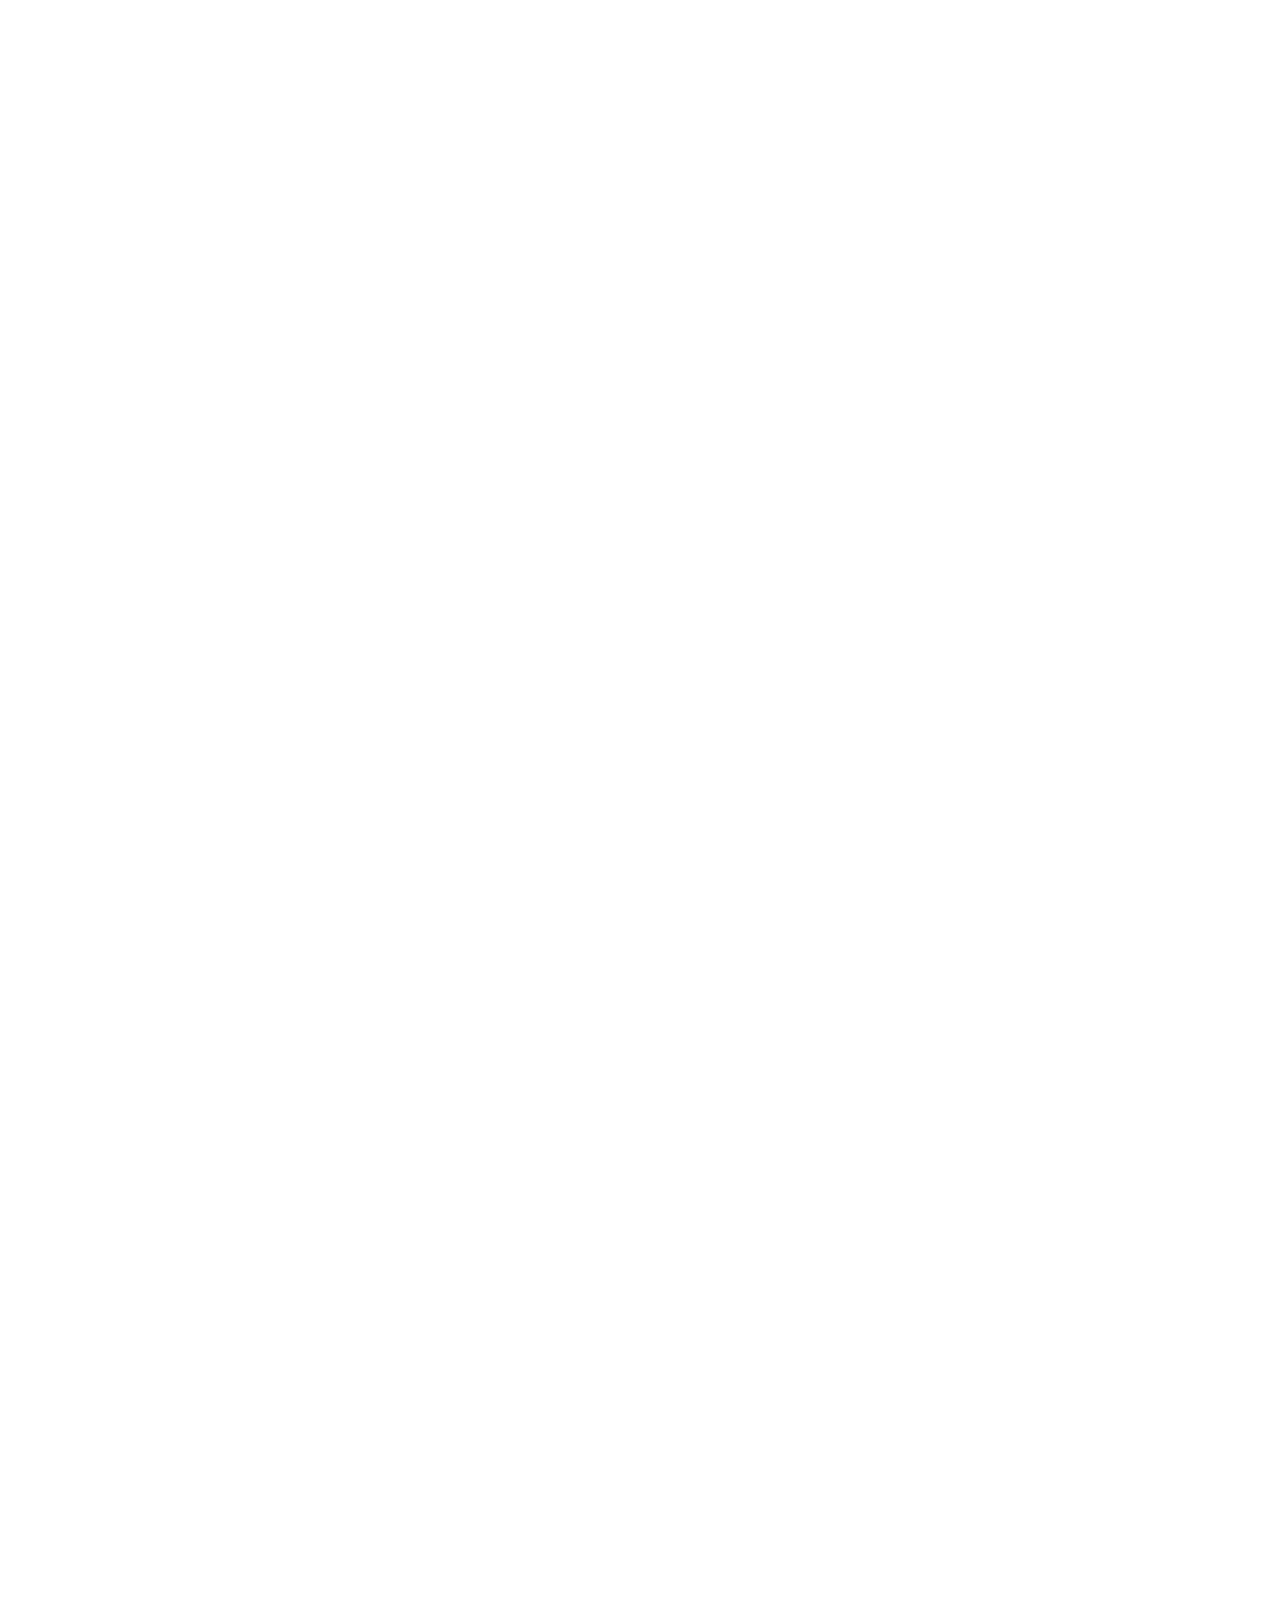
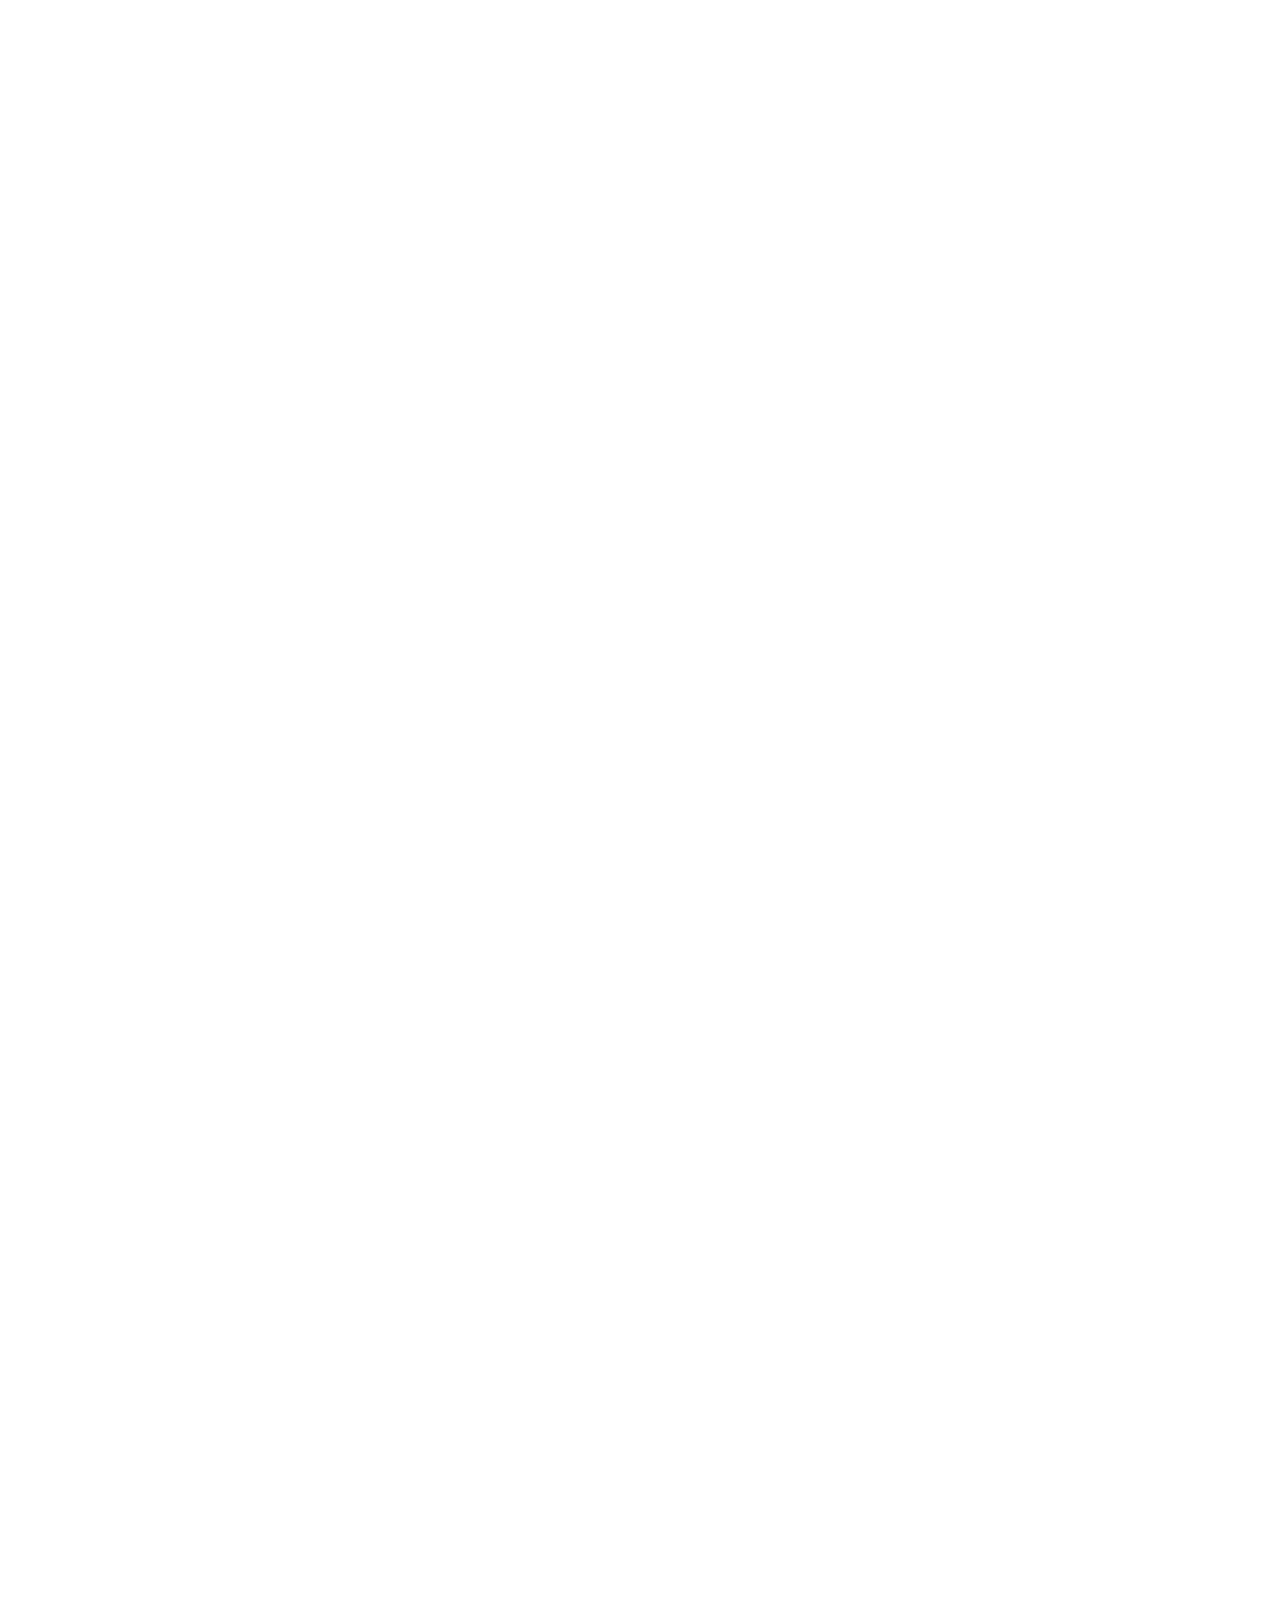
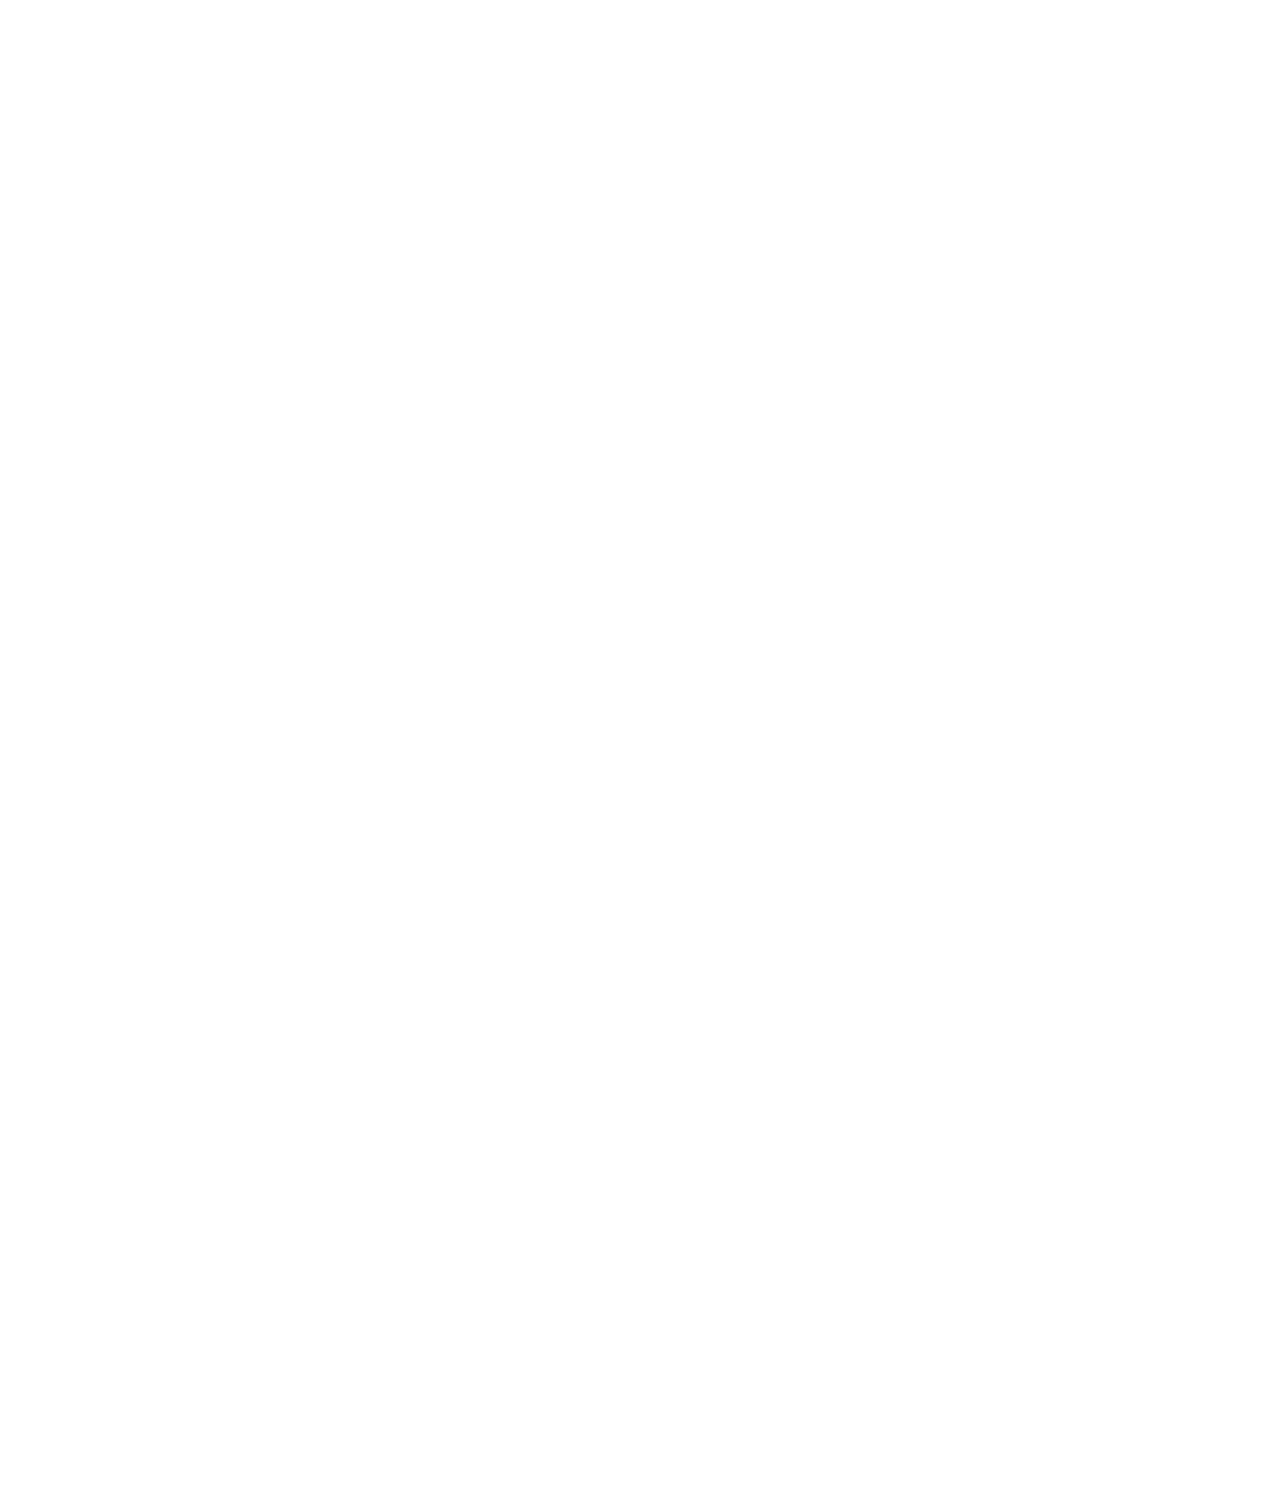
==== commit 6765e56c: "finish cta" ====
--- a/index.html
+++ b/index.html
@@ -213,6 +213,20 @@
           </div>
         </div>
       </div>
+
+      <!-- CTA -->
+      <div class="ctc">
+        <div class="content">
+          <div class="cta-text">
+            <h2 class="title-text">Take the next step toward your personal and professional goals with Lesson.</h2>
+            <p class="desc">Take the next step toward. Join now to receive personalized  and more recommendations from the full Coursera catalog.</p>
+            <p class="btn-cta">Join Now</p>  
+          </div>
+          <div class="cta-image">
+            <img src="./assets/img/cta.svg" alt="">
+          </div>
+        </div>
+      </div>
     </main>
   </body>
 </html>
--- a/assets/css/style.css
+++ b/assets/css/style.css
@@ -490,3 +490,46 @@
   background-color: #ffb900;
   margin-top: 35px;
 }
+
+/* CTA */
+
+.ctc {
+  margin-top: 140px;
+}
+
+.ctc .content {
+  display: flex;
+  justify-content: space-between;
+}
+
+.ctc .cta-text {
+  margin-top: 50px;
+}
+
+.ctc .cta-text .title-text {
+  width: 570px;
+  font-weight: 700;
+  font-size: 3.6rem;
+  line-height: 1.2;
+  font-family: "Sen";
+}
+
+.ctc .cta-text .desc {
+  margin-top: 20px;
+  font-weight: 400;
+  font-size: 1.6rem;
+  line-height: 1.3;
+  color: #5f5b53;
+  width: 570px;
+}
+
+.ctc .cta-text .btn-cta {
+  display: inline-block;
+  margin-top: 40px;
+  background-color: #ffb900;
+  padding: 20px 40px;
+  border-radius: 26px;
+  color: #fff;
+  font-weight: 600;
+  font-size: 1.6rem;
+}
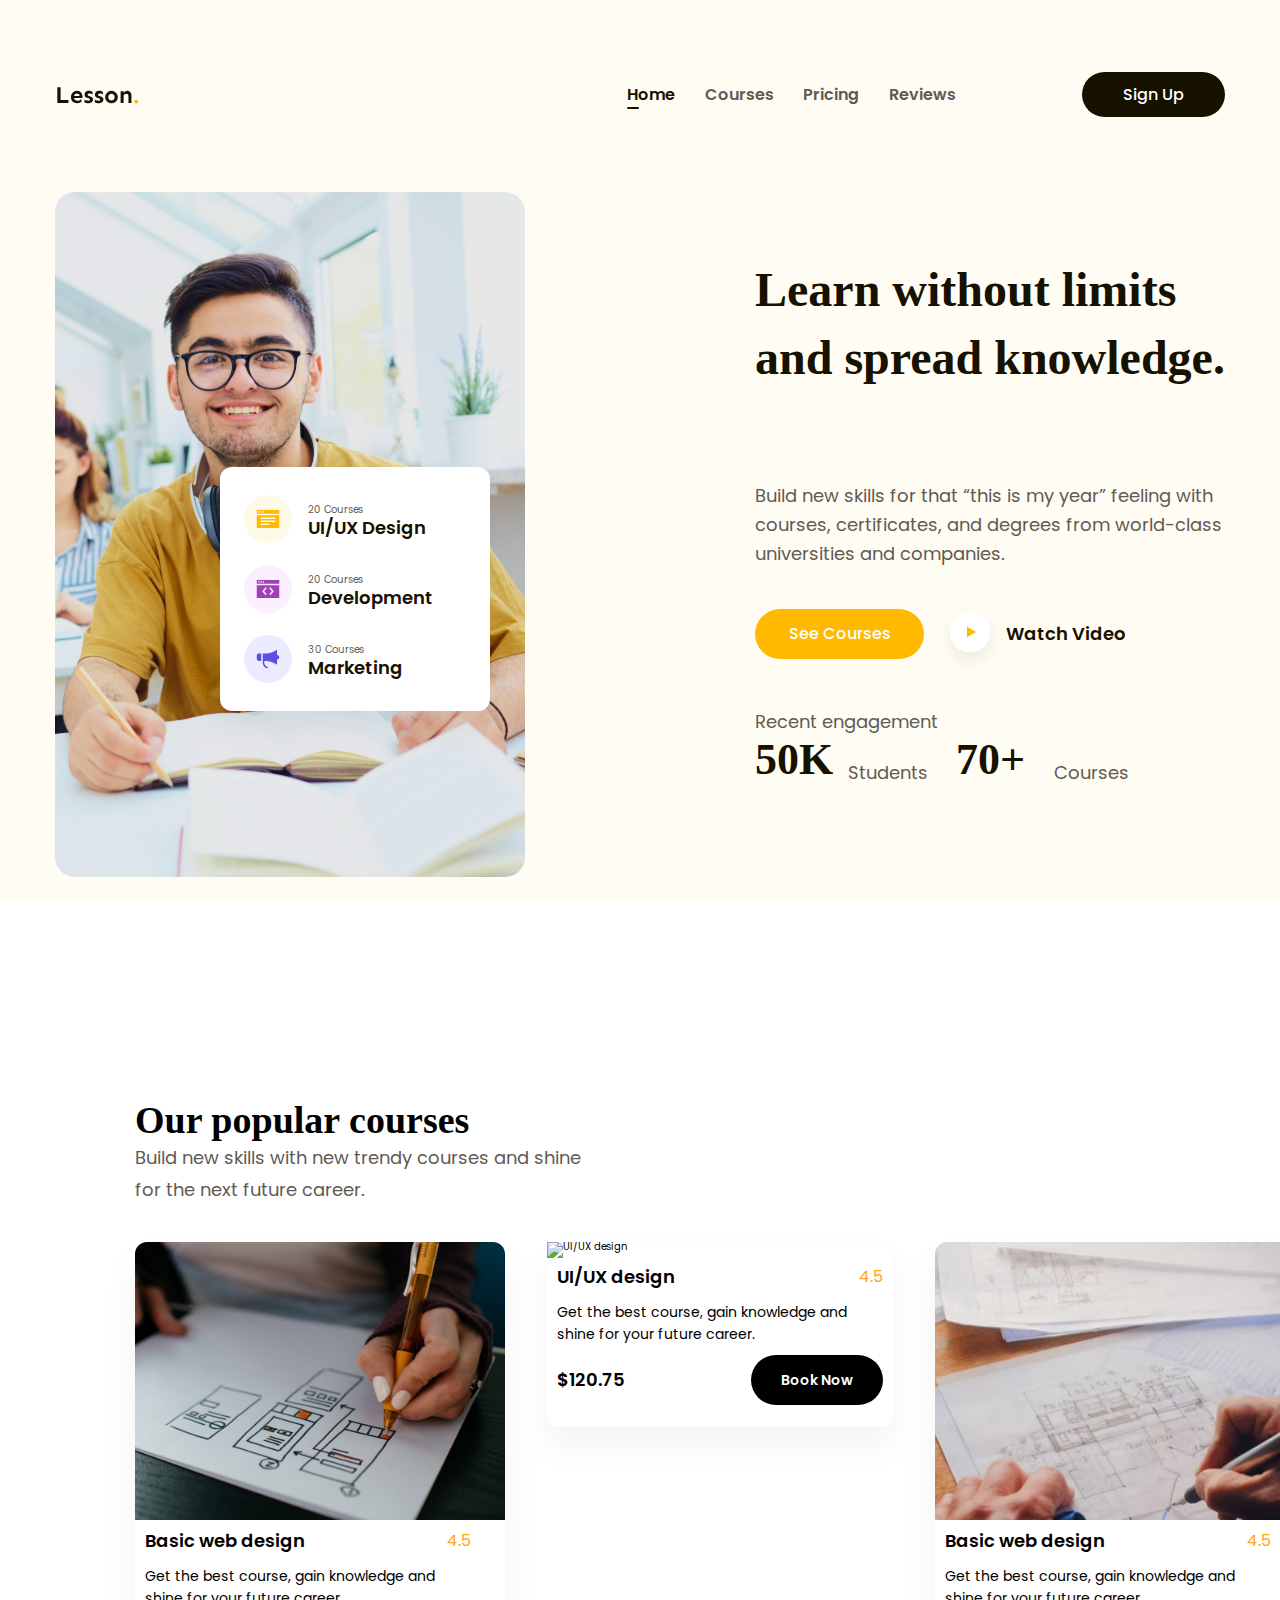
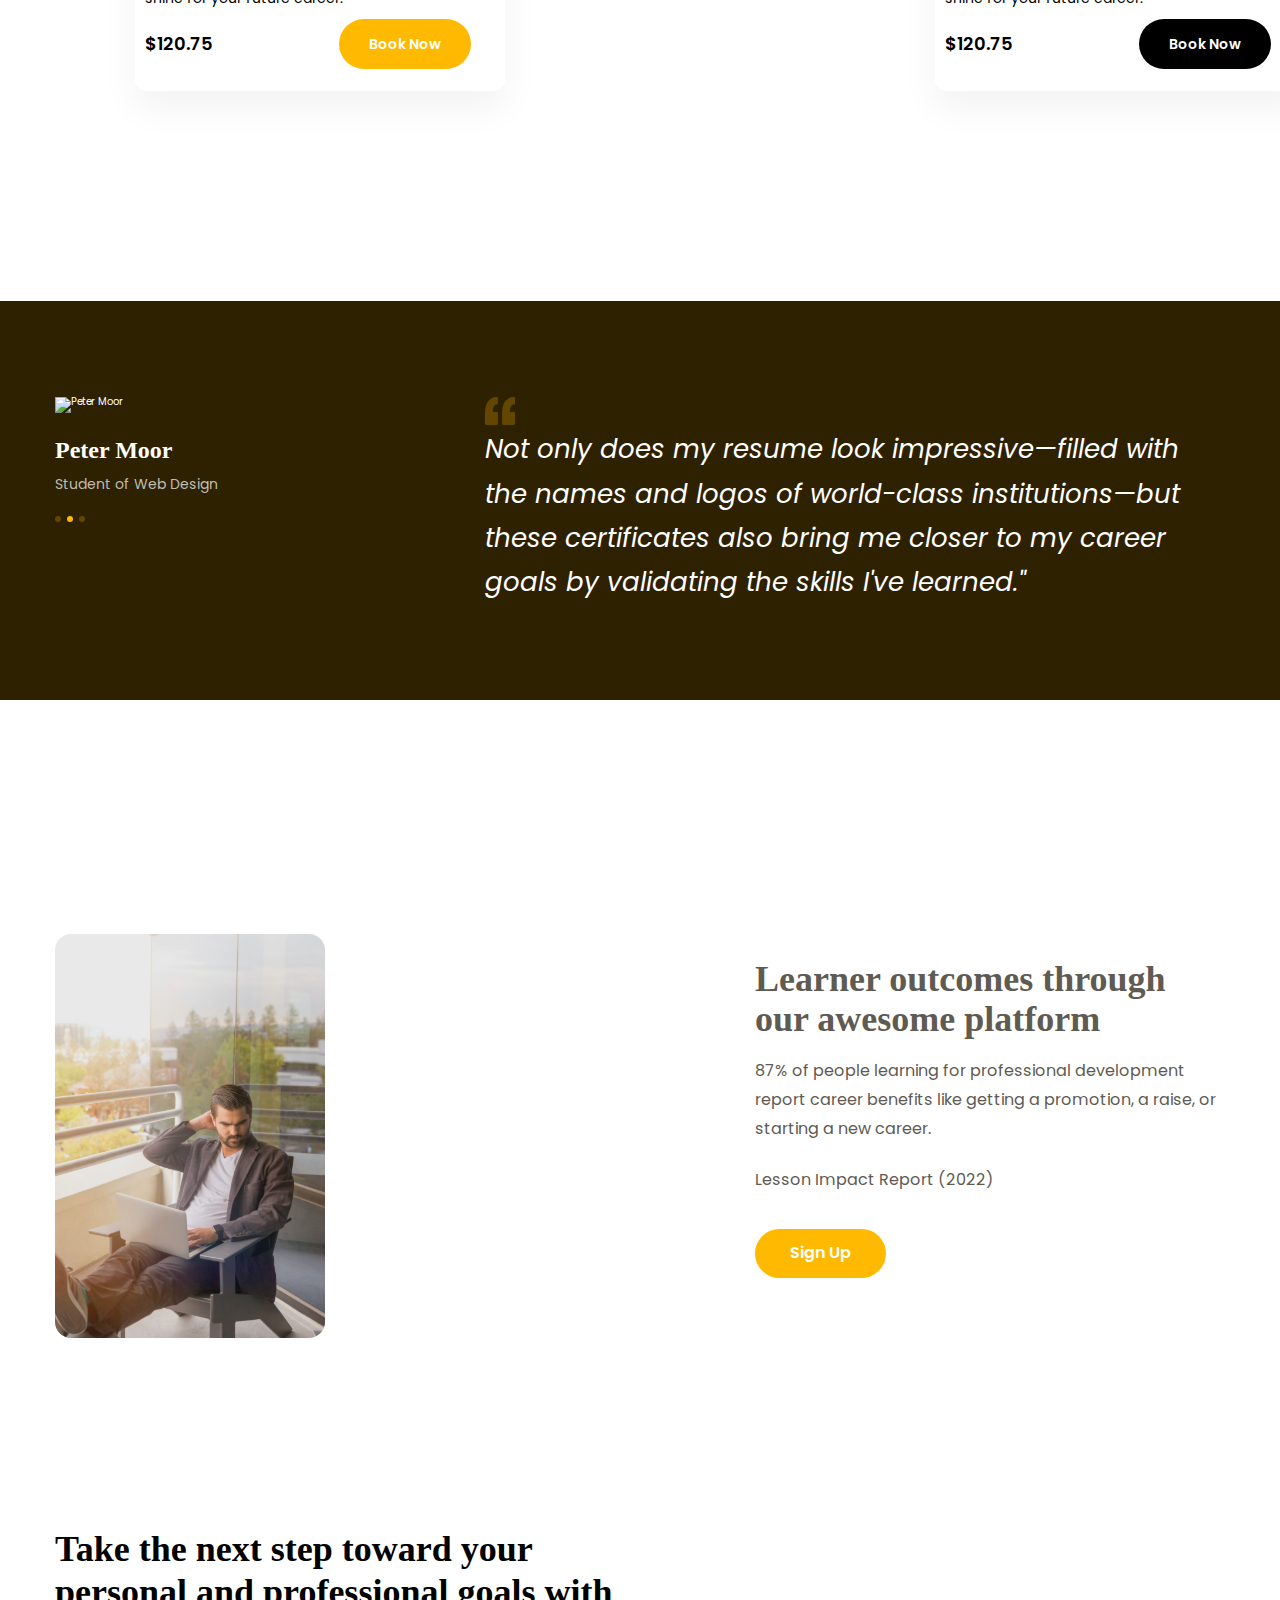
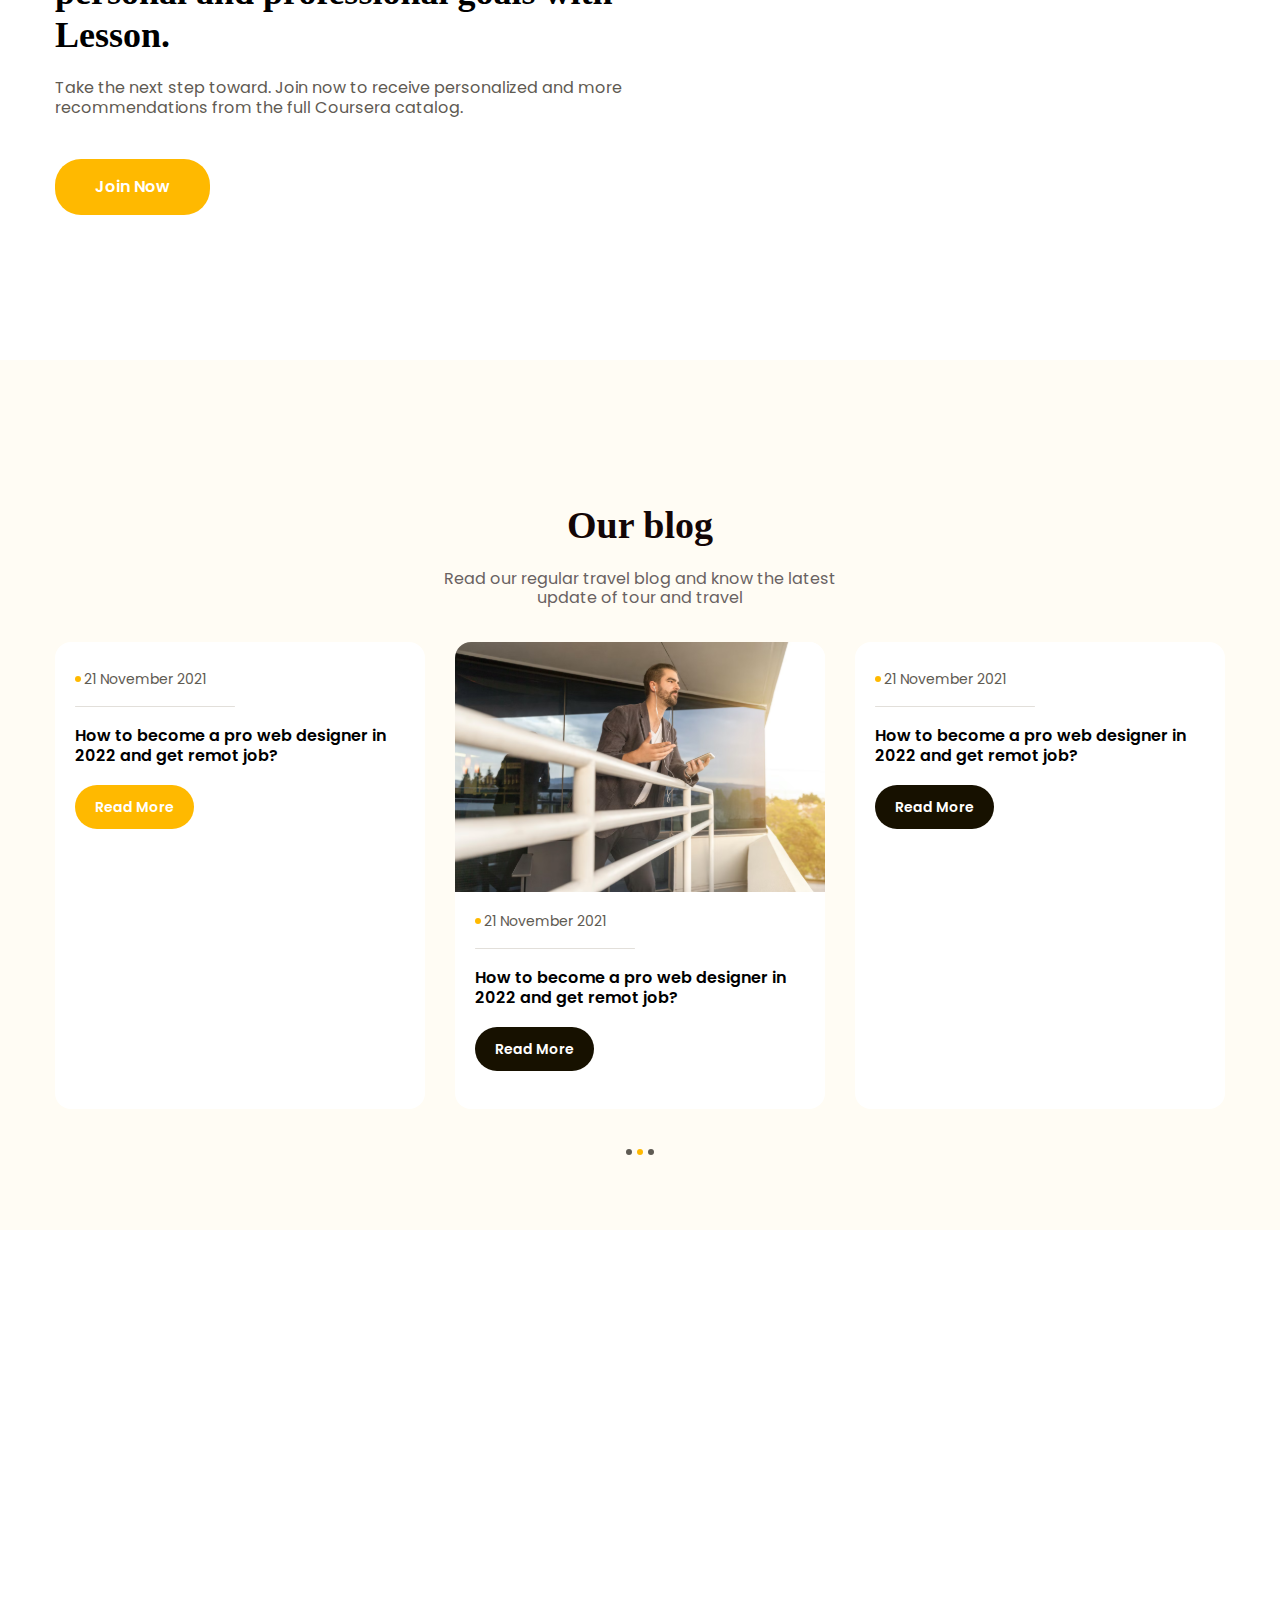
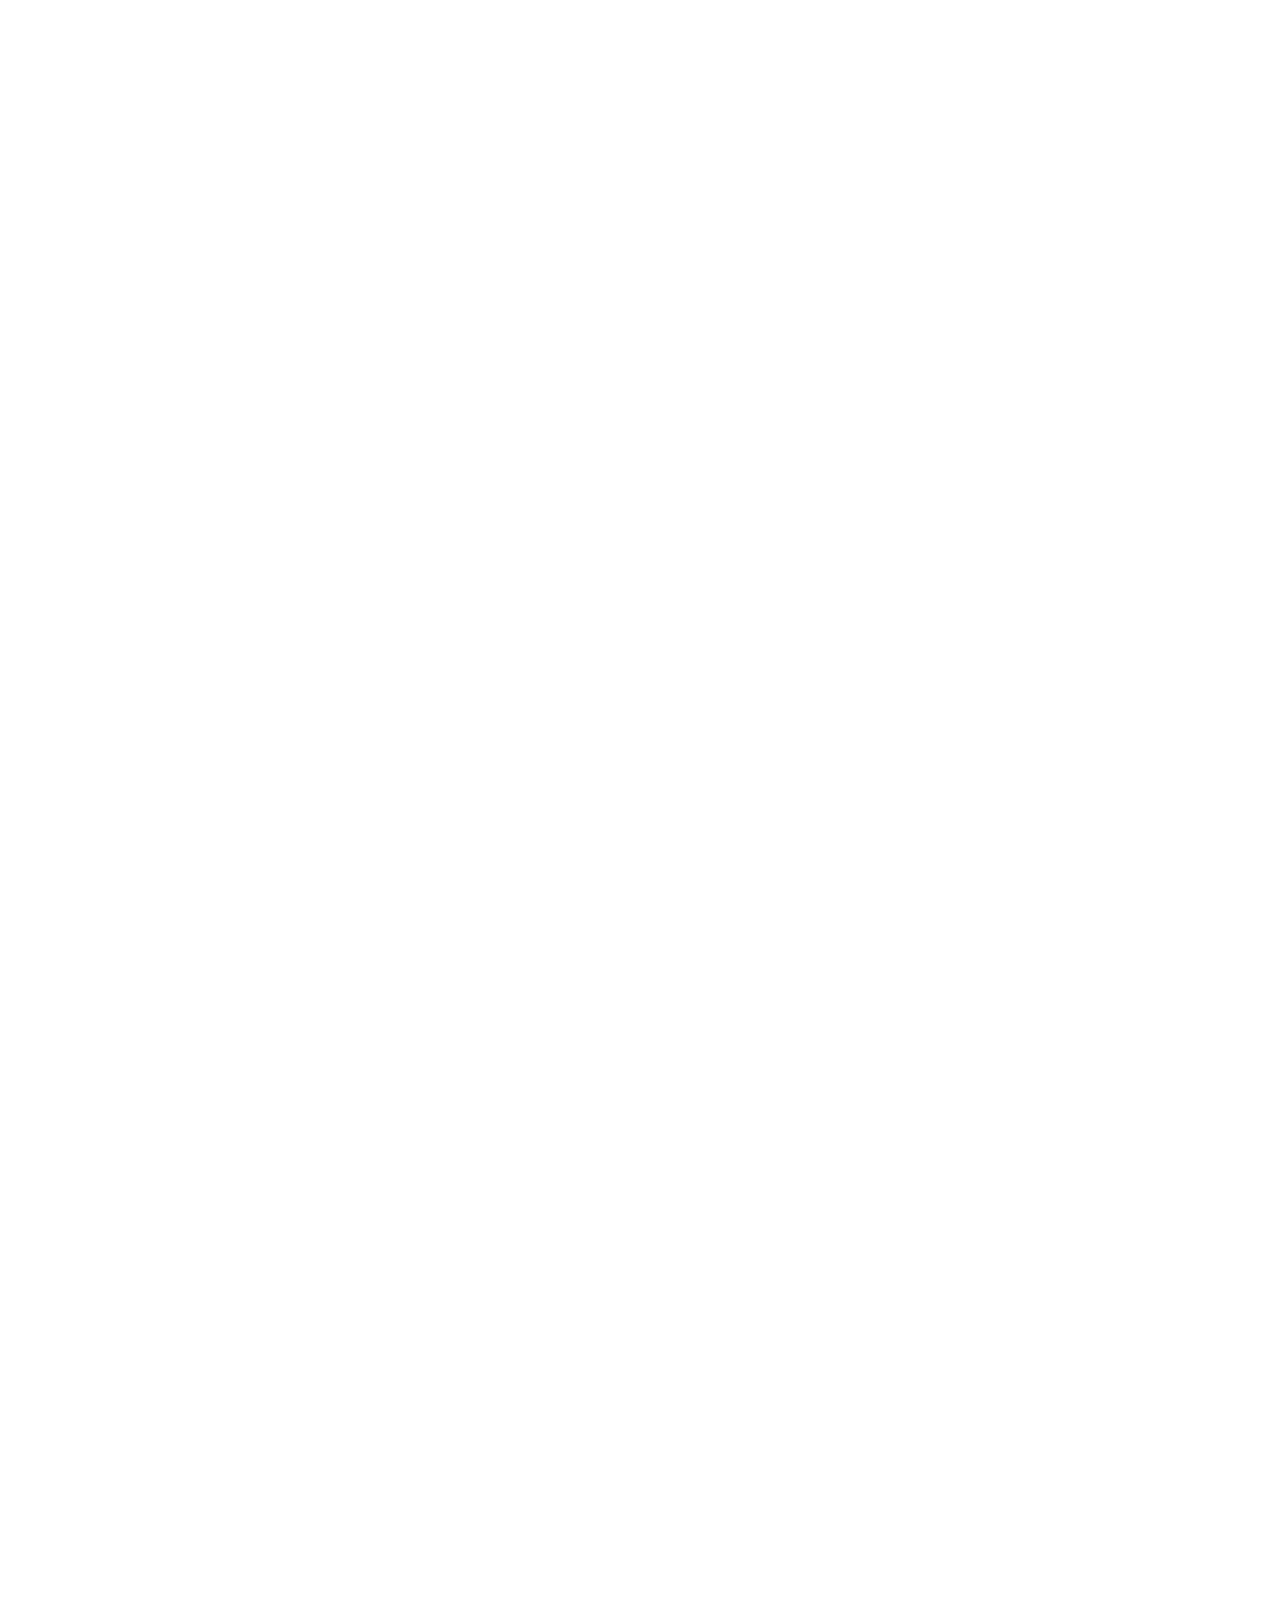
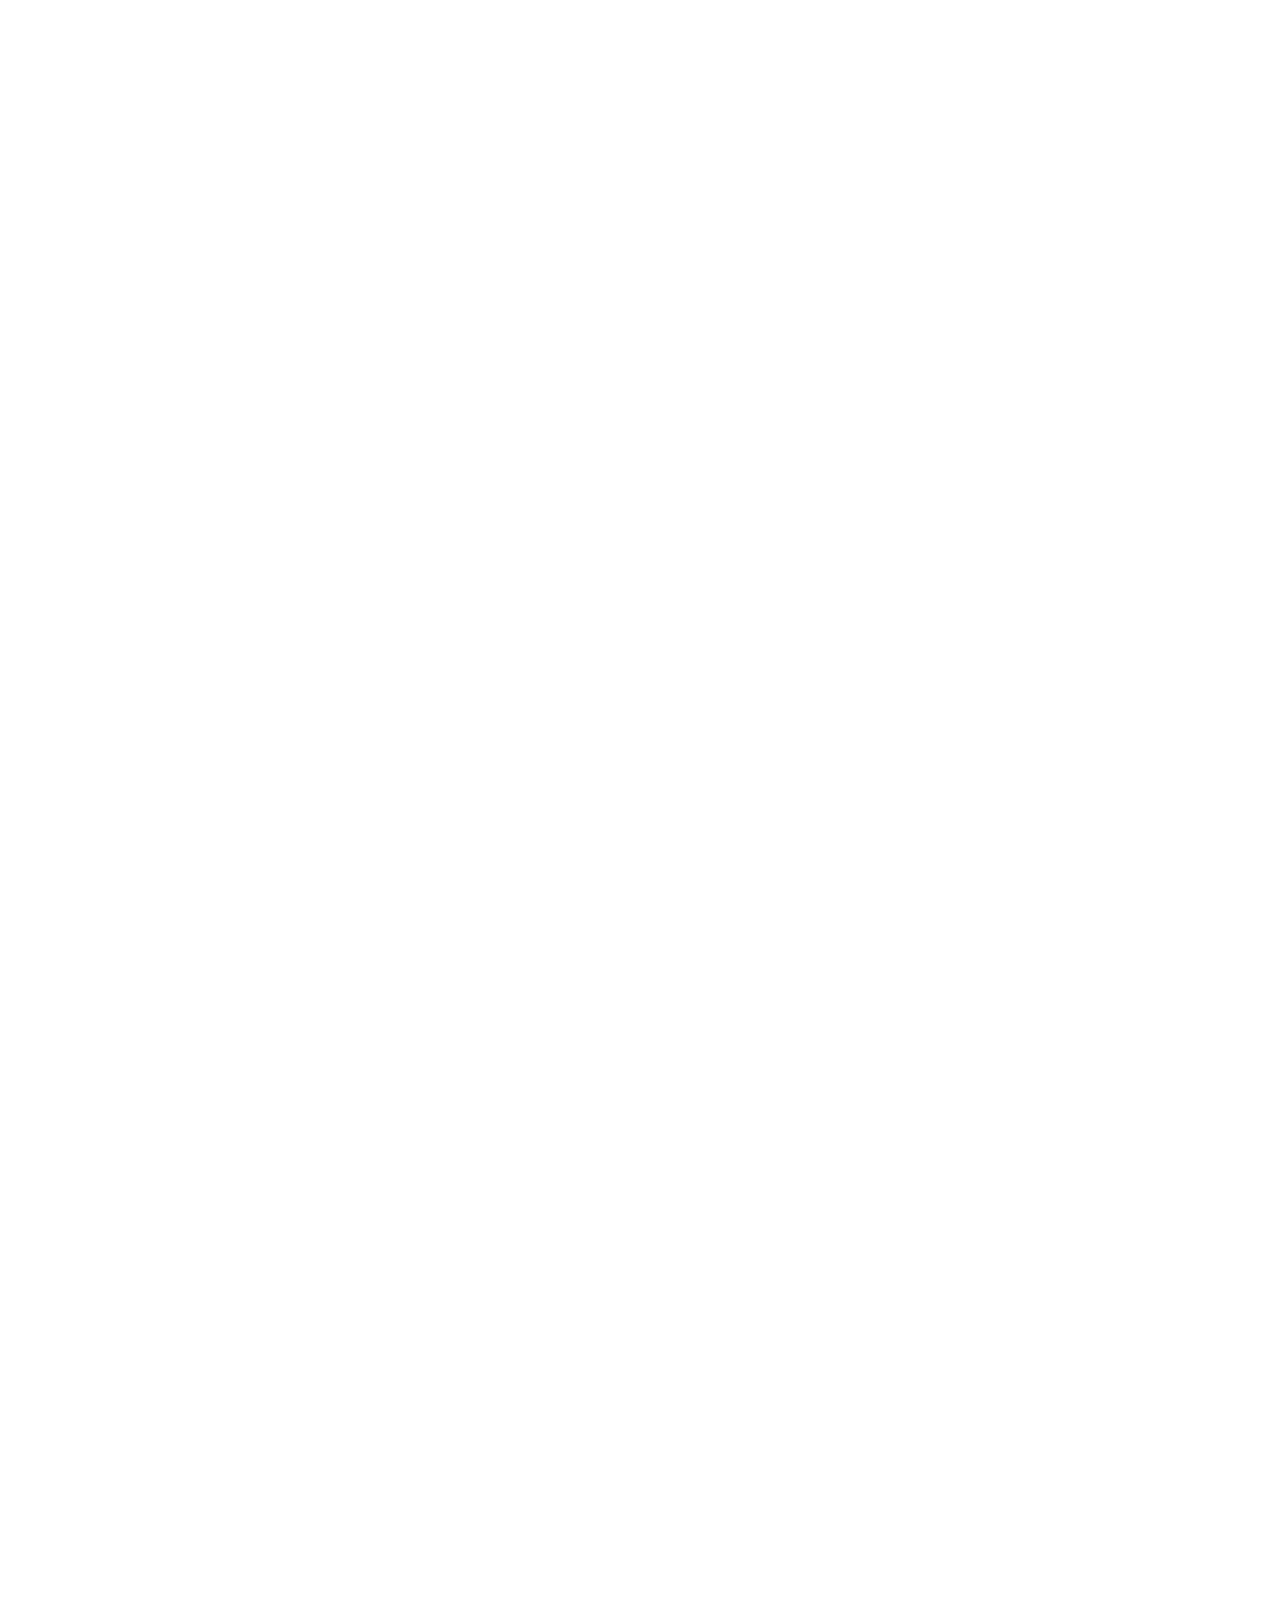
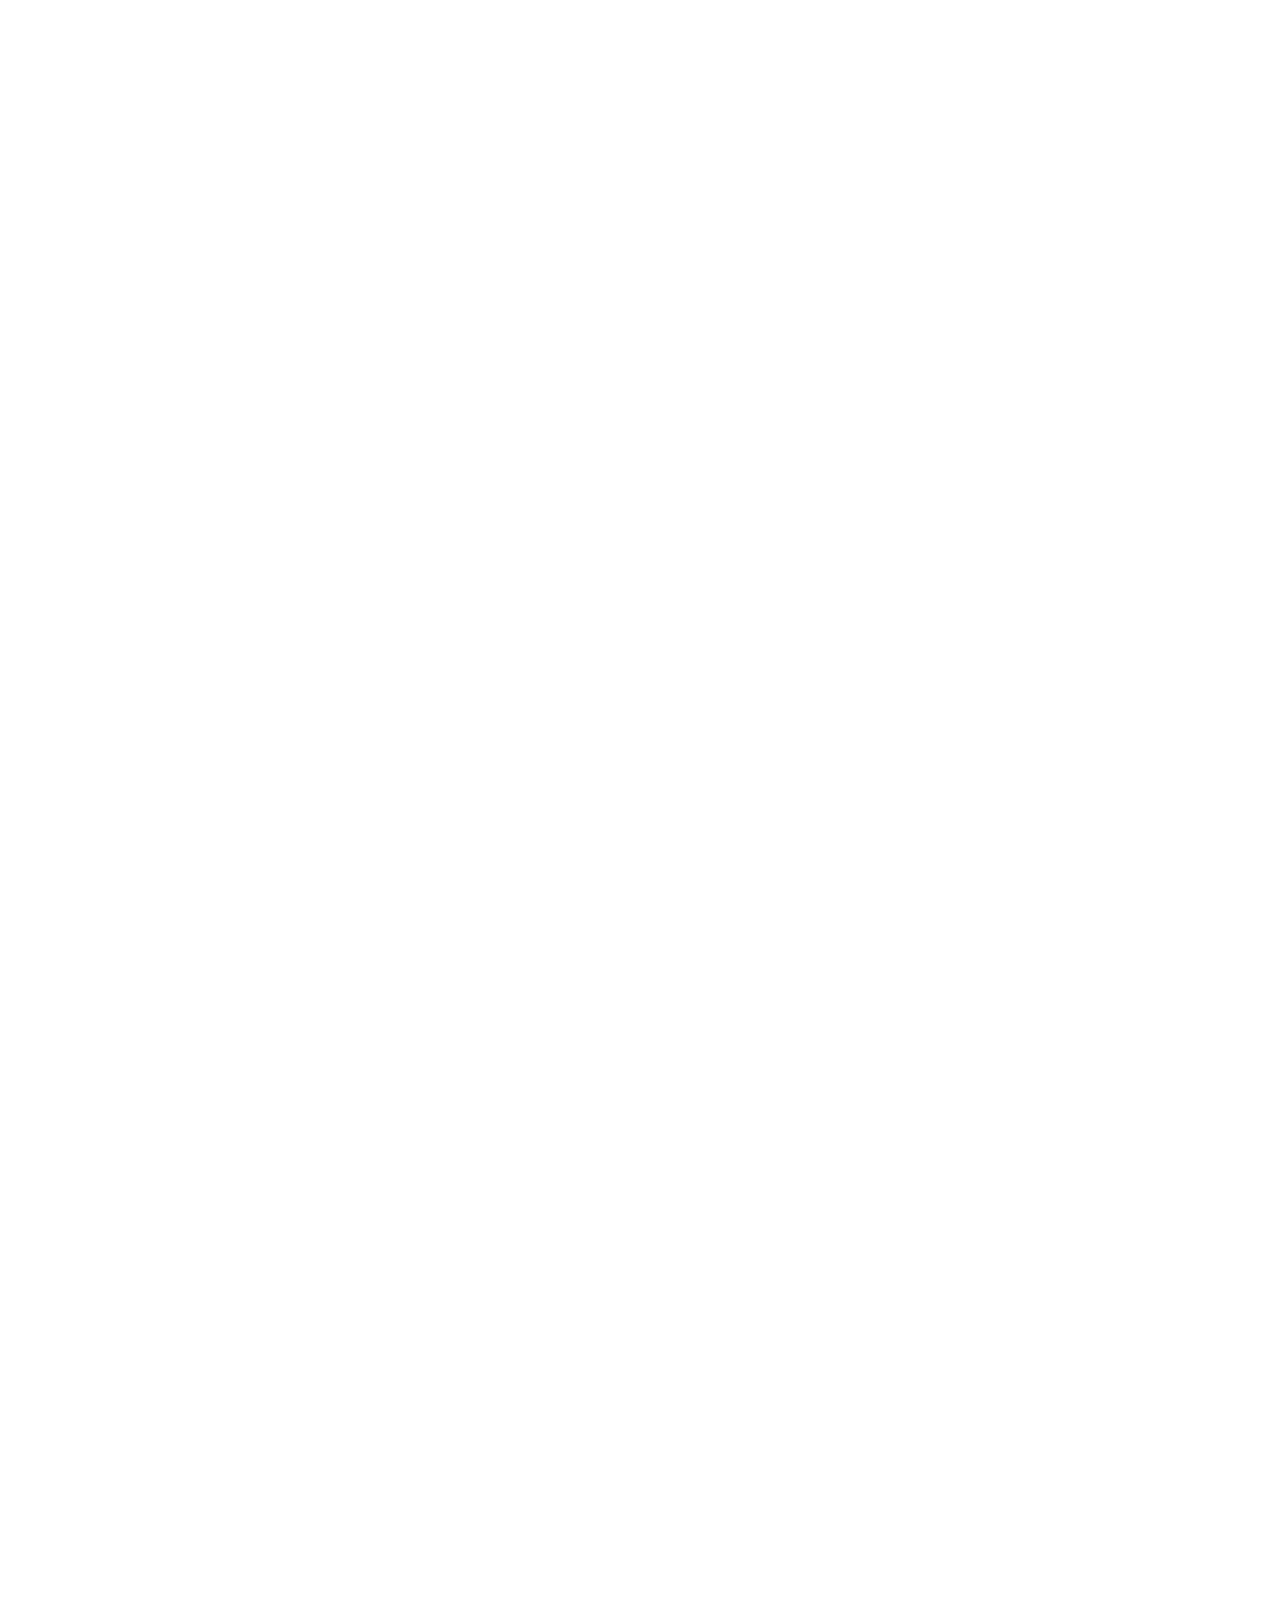
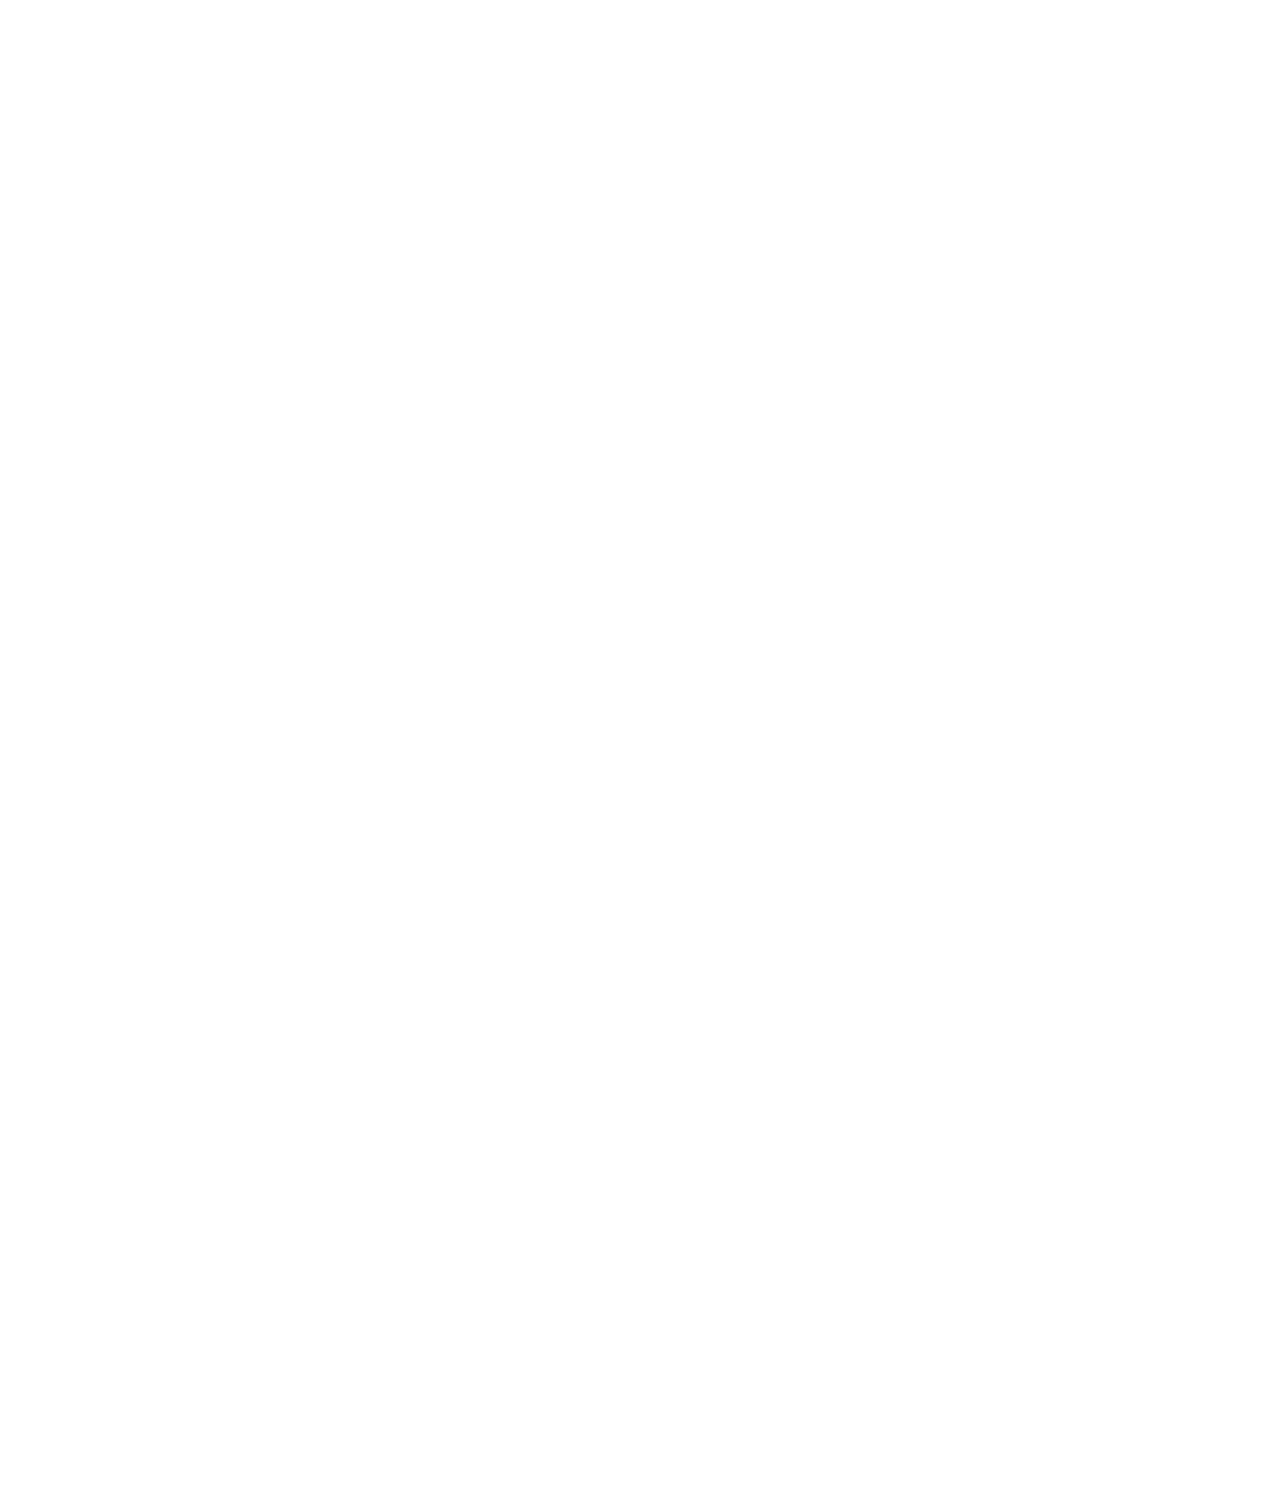
==== commit 3b883057: "finish bio" ====
--- a/index.html
+++ b/index.html
@@ -227,6 +227,48 @@
           </div>
         </div>
       </div>
+
+      <!-- Blog -->
+
+      <div class="bio">
+        <div class="blog">
+          <h2 class="title">Our blog</h2>
+          <p class="desc">Read our regular travel blog and know the latest update of tour and travel</p>
+        </div>
+        <div class="content">
+          <ul class="list-items">
+            <li class="item">
+              <img src="./assets/img/blog1.svg" alt="">
+              <div class="body">
+                <p class="date">21 November 2021</p>
+                <strong class="question">How to become a pro web designer in 2022 and get remot job?</strong>
+                <p class="btn-read">Read More</p>
+              </div>
+            </li>
+            <li class="item">
+              <img src="./assets/img/blog2.svg" alt="">
+              <div class="body">
+                <p class="date">21 November 2021</p>
+                <strong class="question">How to become a pro web designer in 2022 and get remot job?</strong>
+                <p class="btn-read">Read More</p>
+              </div>
+            </li>
+            <li class="item">
+              <img src="./assets/img/blog3.svg" alt="">
+              <div class="body">
+                <p class="date">21 November 2021</p>
+                <strong class="question">How to become a pro web designer in 2022 and get remot job?</strong>
+                <p class="btn-read">Read More</p>
+              </div>
+            </li>
+          </ul>
+        </div>
+        <ul class="next-pages">
+          <li><a class="dashed" href="!#"><p></p></a></li>
+          <li><a class="dashed" href="!#"><p></p></a></li>
+          <li><a class="dashed" href="!#"><p></p></a></li>
+        </ul>
+      </div>
     </main>
   </body>
 </html>
--- a/assets/css/style.css
+++ b/assets/css/style.css
@@ -495,6 +495,7 @@
 
 .ctc {
   margin-top: 140px;
+  margin-bottom: 145px;
 }
 
 .ctc .content {
@@ -533,3 +534,147 @@
   font-weight: 600;
   font-size: 1.6rem;
 }
+
+/* blog */
+
+.bio {
+  height: 870px;
+  background-color: #fffcf4;
+  padding-top: 145px;
+  /* width: 448px; */
+  width: 100%;
+}
+
+.bio .blog {
+  margin: auto;
+  text-align: center;
+  width: 448px;
+}
+
+.bio .blog .title {
+  font-family: "Sen";
+  font-weight: 700;
+  font-size: 3.8rem;
+  color: #130606;
+}
+
+.bio .blog .desc {
+  font-weight: 400;
+  font-size: 1.6rem;
+  line-height: 1.2;
+  color: #696262;
+  margin-top: 22px;
+  /* width: 448px; */
+  /* text-align: center; */
+}
+
+.bio .content .ul {
+  margin-top: 75px;
+  display: flex;
+  justify-content: space-between;
+  align-items: center;
+}
+
+.bio .ul .item {
+  width: 370px;
+  height: 467px;
+  border-radius: 16px;
+  background-color: #fff;
+}
+
+.bio .ul .item .body {
+  margin-top: 25px;
+  margin-left: 25px;
+}
+
+.bio .ul .item .date {
+  font-weight: 400;
+  font-size: 1.4rem;
+  color: #5f5b53;
+}
+
+.bio .content .list-items {
+  display: flex;
+  justify-content: space-between;
+}
+
+.bio .content .list-items .item {
+  width: 370px;
+  height: 467px;
+  border-radius: 16px;
+  background-color: #fff;
+}
+
+.bio .content .list-items .body {
+  margin: 20px 20px 0 20px;
+}
+
+.bio .content .list-items .body .date {
+  display: flex;
+  align-items: center;
+  font-weight: 400;
+  font-size: 1.4rem;
+  color: #5f5b53;
+  margin-bottom: 40px;
+}
+
+.bio .content .list-items .body .date:before {
+  content: "";
+  display: inline-block;
+  width: 6px;
+  height: 6px;
+  border-radius: 50%;
+  background-color: #ffb900;
+  margin-right: 3px;
+}
+
+.bio .content .list-items .body .question {
+  display: block;
+  font-weight: 600;
+  font-size: 1.6rem;
+  line-height: 1.2;
+  position: relative;
+}
+
+.bio .content .list-items .body .question::before {
+  position: absolute;
+  display: inline-block;
+  content: "";
+  height: 1px;
+  width: 160px;
+  border-radius: 0.5px;
+  background-color: #e2dfda;
+  top: -20px;
+}
+
+.bio .content .list-items .body .btn-read {
+  display: inline-block;
+  margin-top: 20px;
+  background-color: #171100;
+  padding: 15px 20px;
+  border-radius: 25px;
+  color: #fff;
+  font-weight: 600;
+  font-size: 1.4rem;
+}
+
+.bio .content .list-items li:nth-child(1) .body .btn-read {
+  background-color: #ffb900;
+}
+
+.bio .next-pages {
+  display: flex;
+  justify-content: center;
+  margin-top: 40px;
+}
+
+.bio .next-pages .dashed p{
+  width: 6px;
+  height: 6px;
+  background-color: #5F5B53;
+  border-radius: 50%;
+}
+.bio .next-pages li:nth-child(2) .dashed p{
+  background-color: #FFB900;
+  margin: 0px 5px 0px;
+}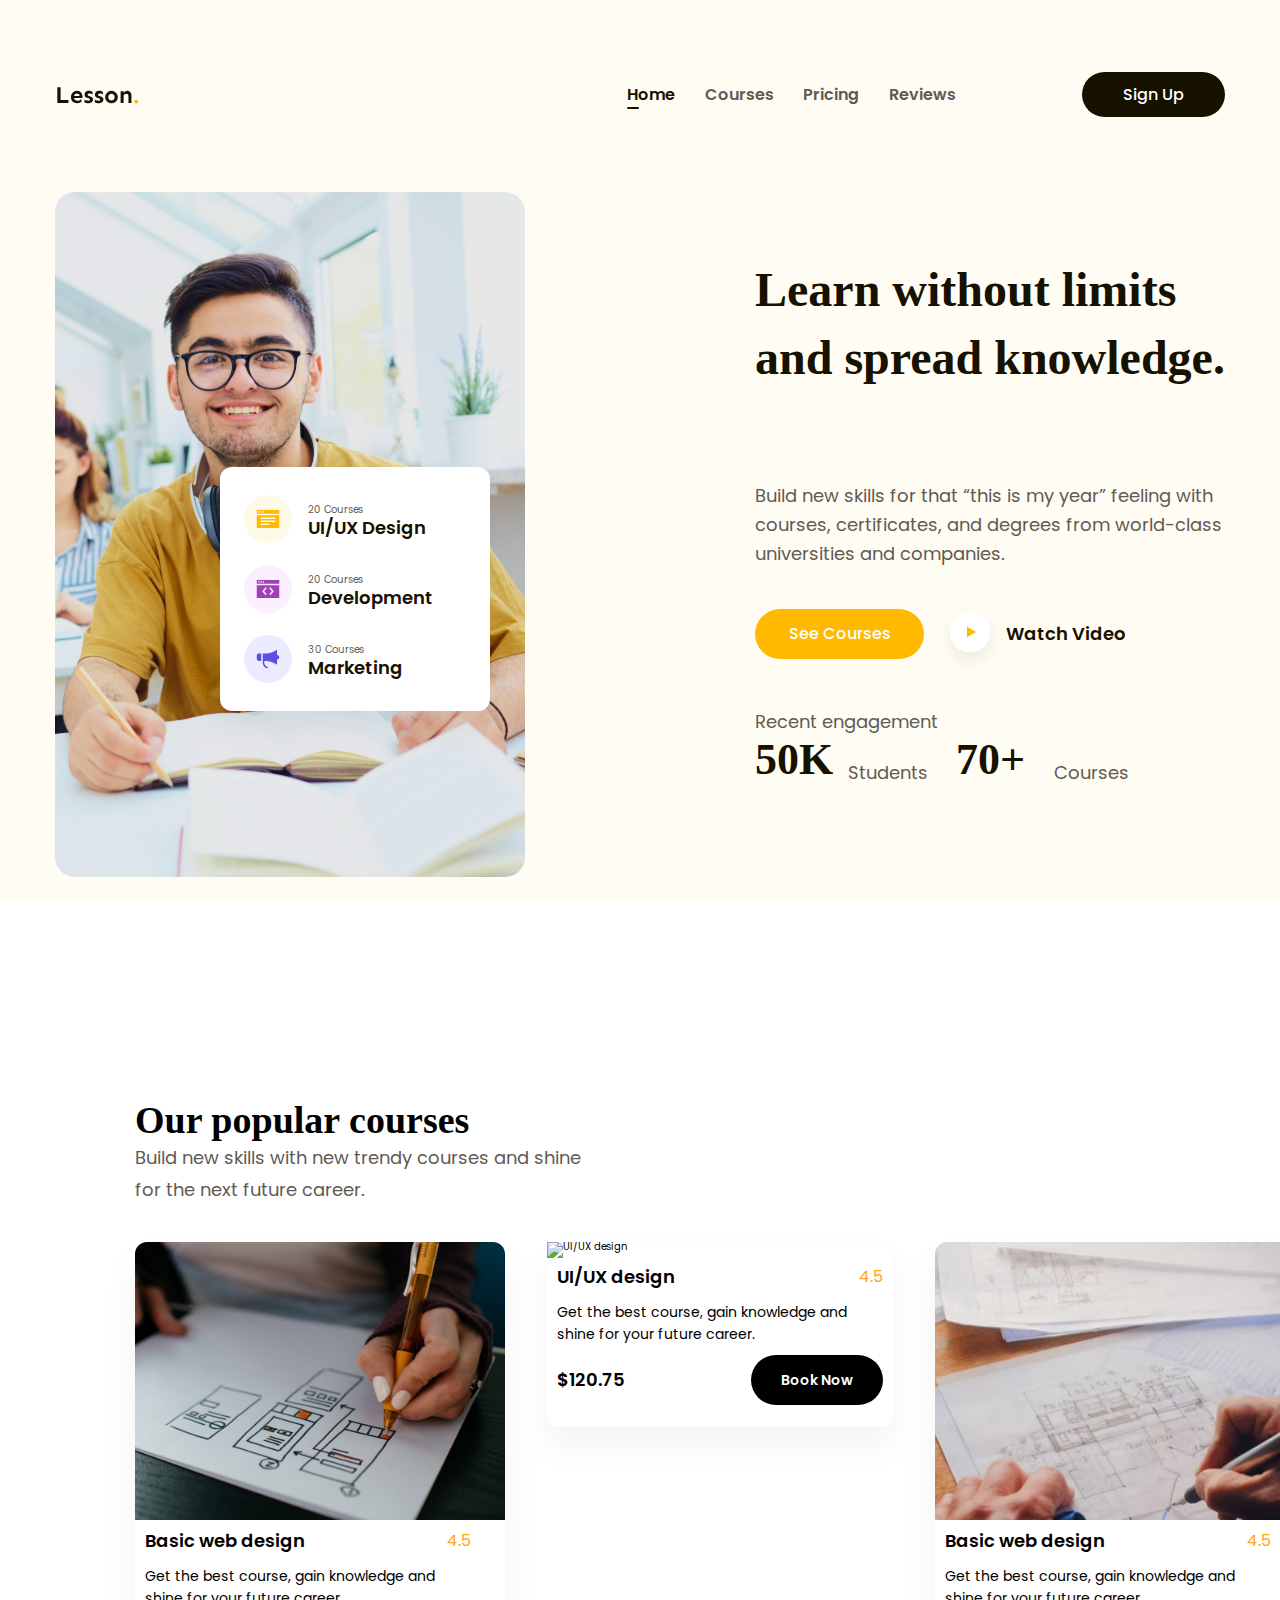
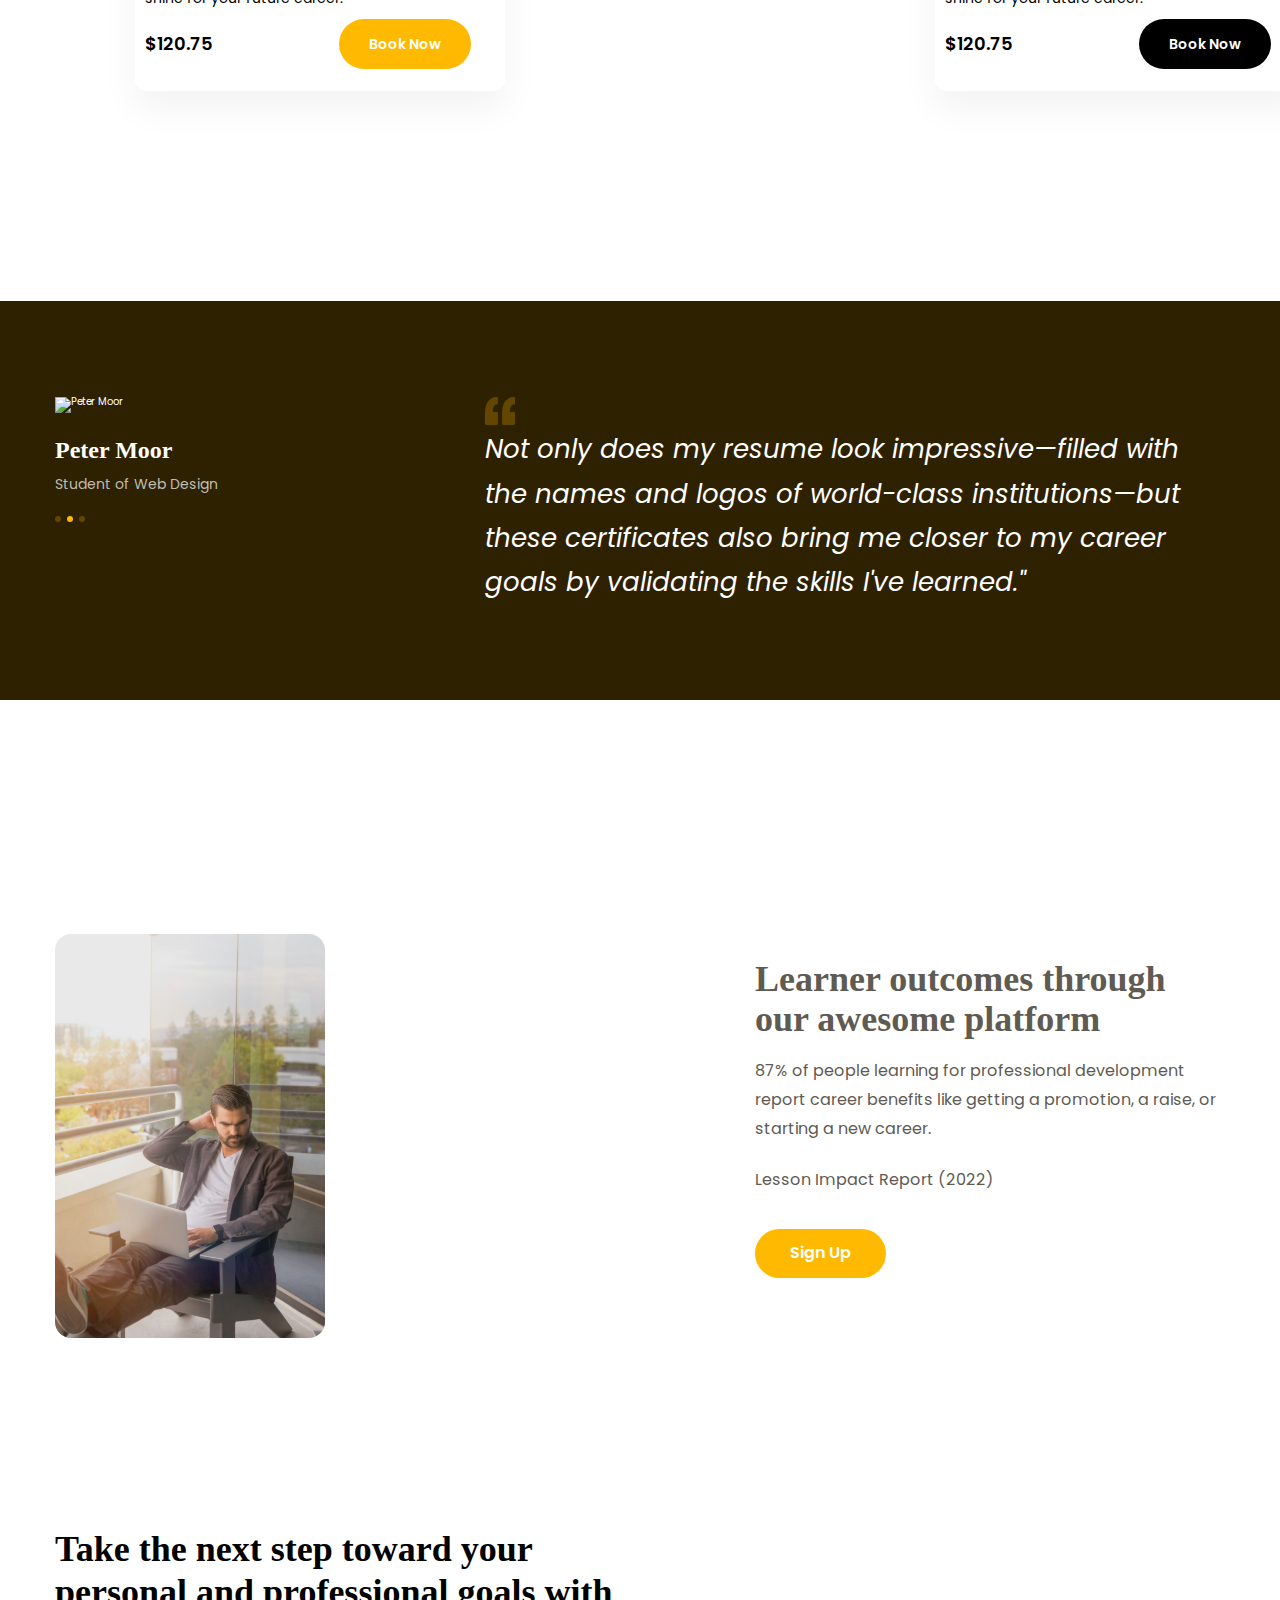
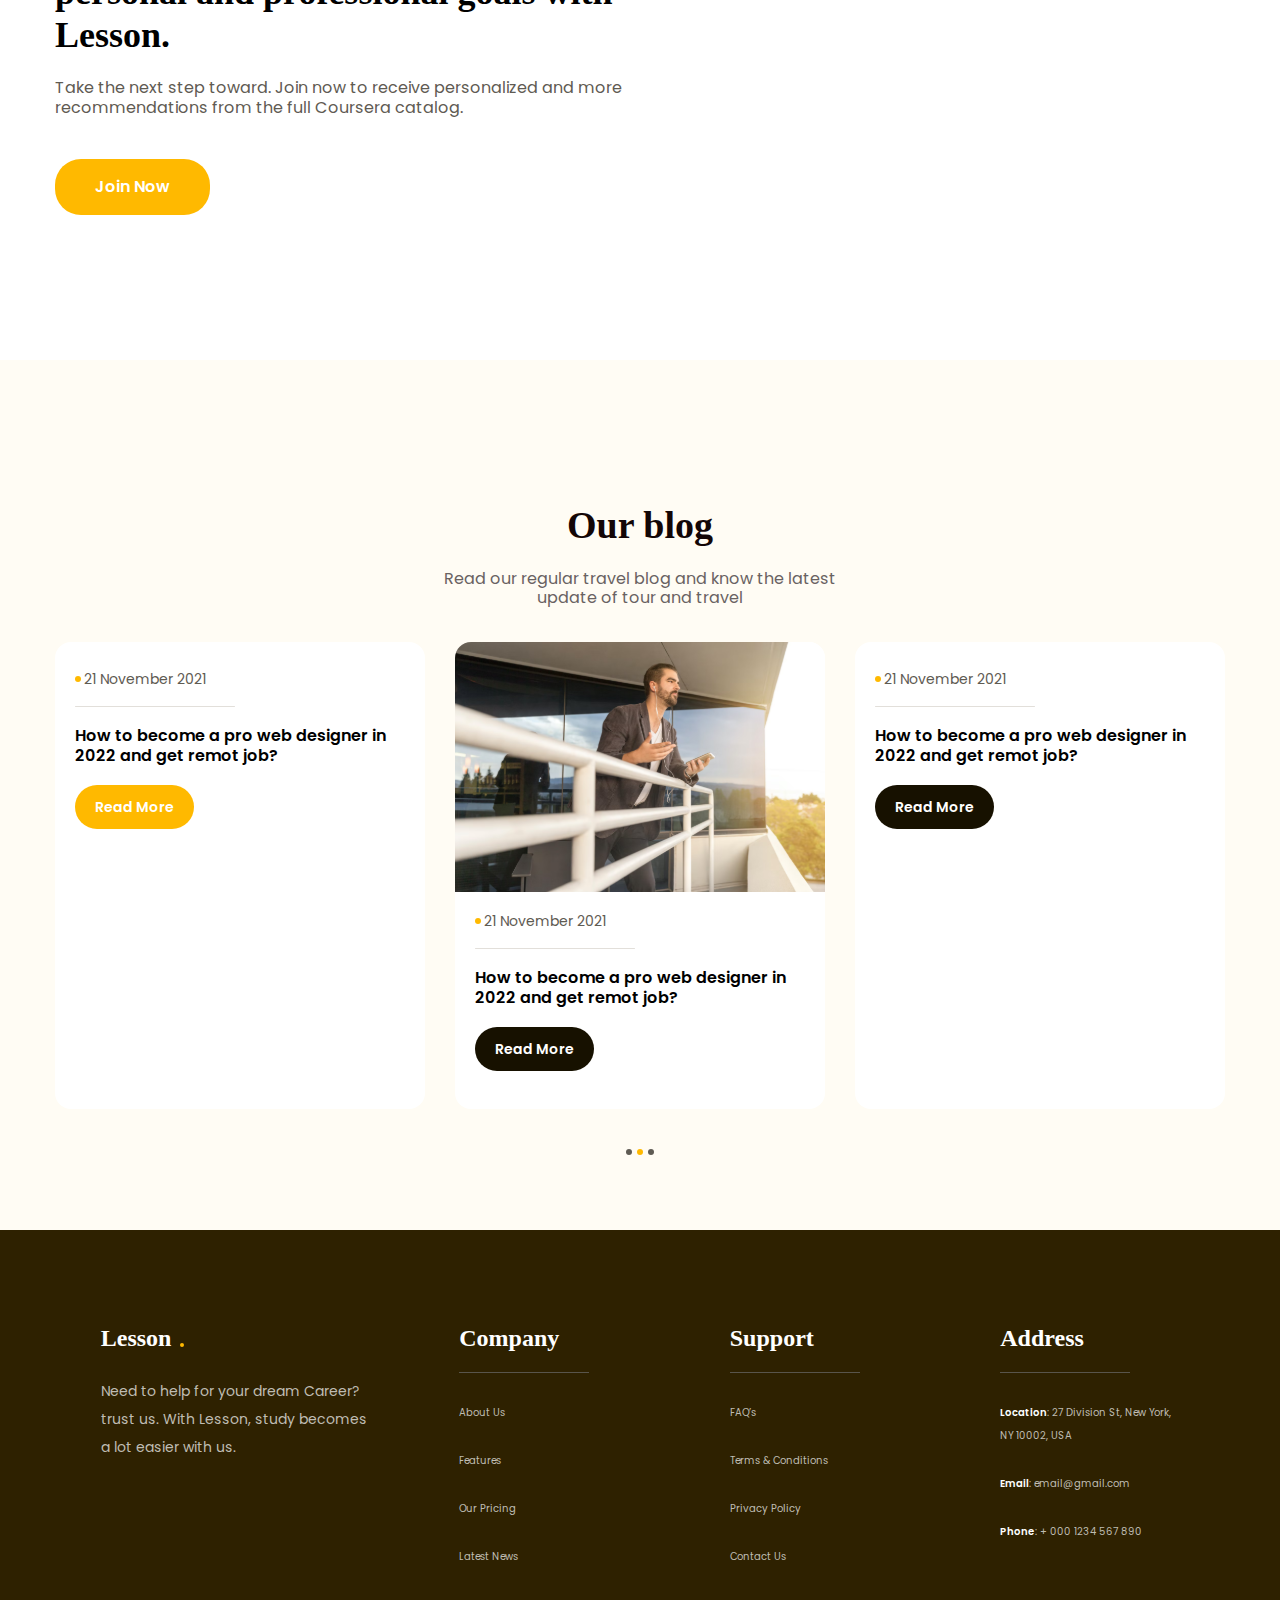
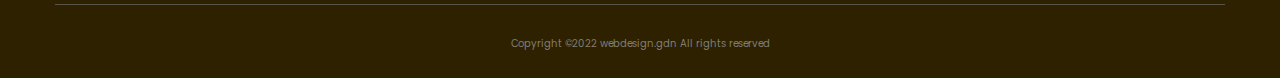
==== commit adf49755: "finish footer" ====
--- a/index.html
+++ b/index.html
@@ -93,7 +93,7 @@
       </div>
     </header>
 
-    <main style="height: 10000px">
+    <main>
       <div class="courses">
         <div class="content">
           
@@ -270,5 +270,50 @@
         </ul>
       </div>
     </main>
+
+    <footer>
+      <div class="footer">
+        <div class="content">
+          <div class="info"><p class="title title-course">Lesson</p>
+            <div class="body">
+              
+              <p class="text">Need to help for your dream Career? trust us. With Lesson, study becomes a lot easier with us.</p>
+              <div class="icon">
+                <i class="fa-brands fa-twitter"></i>
+                <i class="fa-brands fa-facebook-f"></i>
+                <i class="fa-brands fa-linkedin-in"></i>
+                <i class="fa-brands fa-instagram"></i>
+              </div>
+            </div>
+          </div>
+          <div class="info"><p class="title">Company</p>
+            <ul class="list-items">
+              <li>About Us</li>
+              <li>Features</li>
+              <li>Our Pricing</li>
+              <li>Latest News</li>
+            </ul>
+          </div>
+          <div class="info"><p class="title">Support</p>
+            <ul class="list-items">
+              <li>FAQ’s</li>
+              <li>Terms & Conditions</li>
+              <li>Privacy Policy</li>
+              <li>Contact Us</li>
+            </ul>
+          </div>
+          <div class="info"><p class="title">Address</p>
+            <ul class="list-items">
+              <li><span>Location</span>: 27 Division St, New York, NY 10002, USA</li>
+              <li><span>Email</span>: email@gmail.com</li>
+              <li><span>Phone</span>: + 000 1234 567 890</li>
+            </ul>
+          </div>
+        </div>
+        <div class="finish">
+          <p class="coppy-right">Copyright ©2022 webdesign.gdn All rights reserved</p>
+        </div>
+      </div>   
+    </footer>
   </body>
 </html>
--- a/assets/css/style.css
+++ b/assets/css/style.css
@@ -668,13 +668,118 @@
   margin-top: 40px;
 }
 
-.bio .next-pages .dashed p{
+.bio .next-pages .dashed p {
   width: 6px;
   height: 6px;
-  background-color: #5F5B53;
+  background-color: #5f5b53;
   border-radius: 50%;
 }
-.bio .next-pages li:nth-child(2) .dashed p{
-  background-color: #FFB900;
+.bio .next-pages li:nth-child(2) .dashed p {
+  background-color: #ffb900;
   margin: 0px 5px 0px;
-}+}
+
+/* footer */
+
+.footer {
+  width: 100%;
+  height: 448px;
+  background-color: #2e2100;
+}
+
+.footer .content {
+  display: flex;
+  justify-content: space-around;
+  margin-top: 0px;
+  padding-top: 95px;
+  color: #bfbcb2;
+}
+
+.footer .content .title {
+  position: relative;
+  color: #fff;
+  font-size: 2.4rem;
+  font-family: "Sen";
+}
+
+.footer .content .title-course::after {
+  content: "";
+  display: inline-block;
+  position: absolute;
+  bottom: 5px;
+  left: 79px;
+  width: 4px;
+  height: 4px;
+  border-radius: 50%;
+  background-color: #ffb900;
+}
+
+.footer .content .body {
+  width: 267px;
+}
+
+.footer .content .body .text{
+  margin-top: 25px;
+  font-weight: 400;
+  font-size: 1.4rem;
+  line-height: 2;
+  font-family: Poppins;
+}
+
+.footer .content .body .icon {
+  width: 111px;
+  display: flex;
+  justify-content: space-between;
+  margin-top: 25px;
+  color: #fff;
+  font-size: 1.4rem;
+}
+
+.footer .content .list-items {
+  display: block;
+  position: relative;
+  margin-top: 50px;
+  line-height: 2.3;
+}
+
+.footer .content .list-items::before {
+  content: "";
+  display: inline-block;
+  position: absolute;
+  top: -30px;
+  background-color: #59554B;
+  width: 130px;
+  height: 1px;
+}
+
+.footer .content .list-items li:nth-child(2),
+.footer .content .list-items li:nth-child(3) {
+  margin: 25px 0;
+}
+
+.footer .content .list-items:last-child li:first-child {
+  width: 179px;
+}
+
+.footer .content .list-items:last-child span {
+  font-weight: 600;
+  color: #fff;
+}
+.footer .finish {
+  display: flex;
+  justify-content: center;
+  margin-top: 70px;
+  color: #807D74;
+  position: relative;
+}
+.footer .finish::before {
+  content: "";
+  display: inline-block;
+  position: absolute;
+  top: -35px;
+  width: 1170px;
+  height: 1px;
+  background-color: #59554B;
+}
+
+
